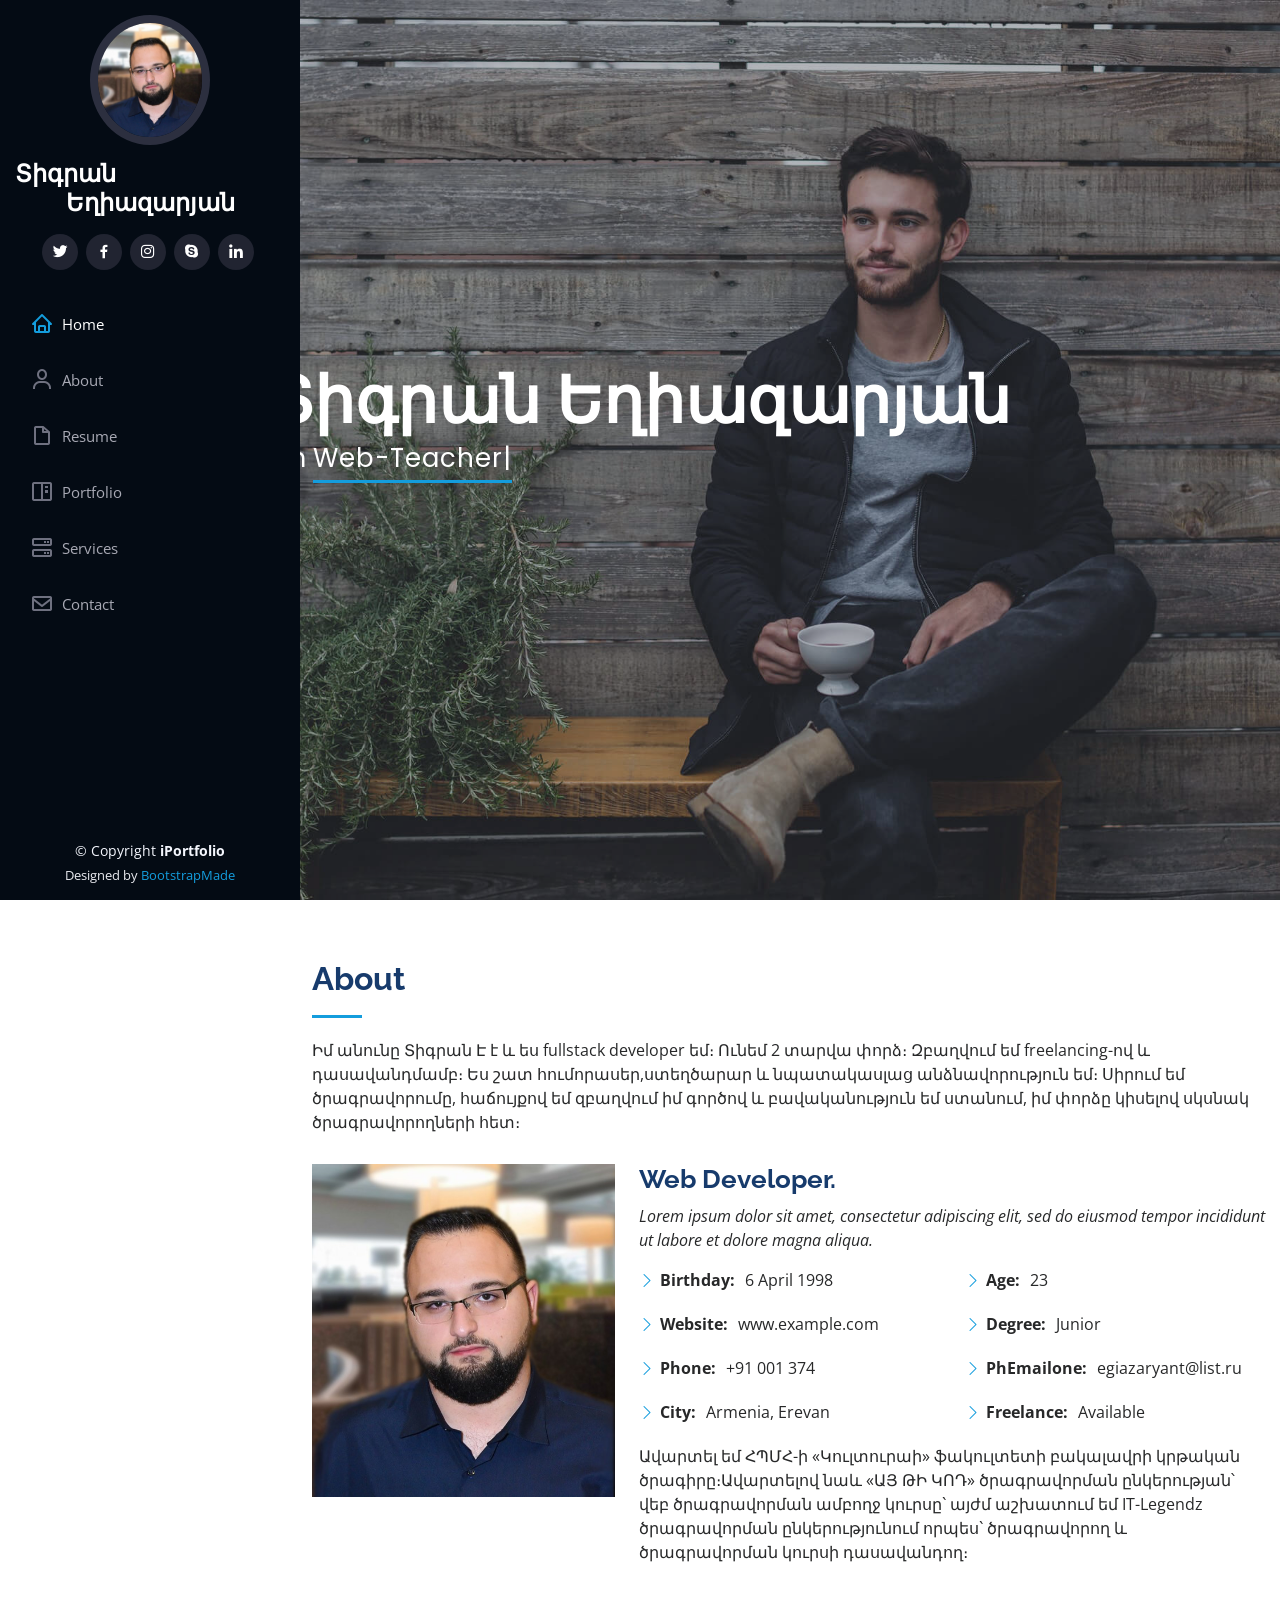
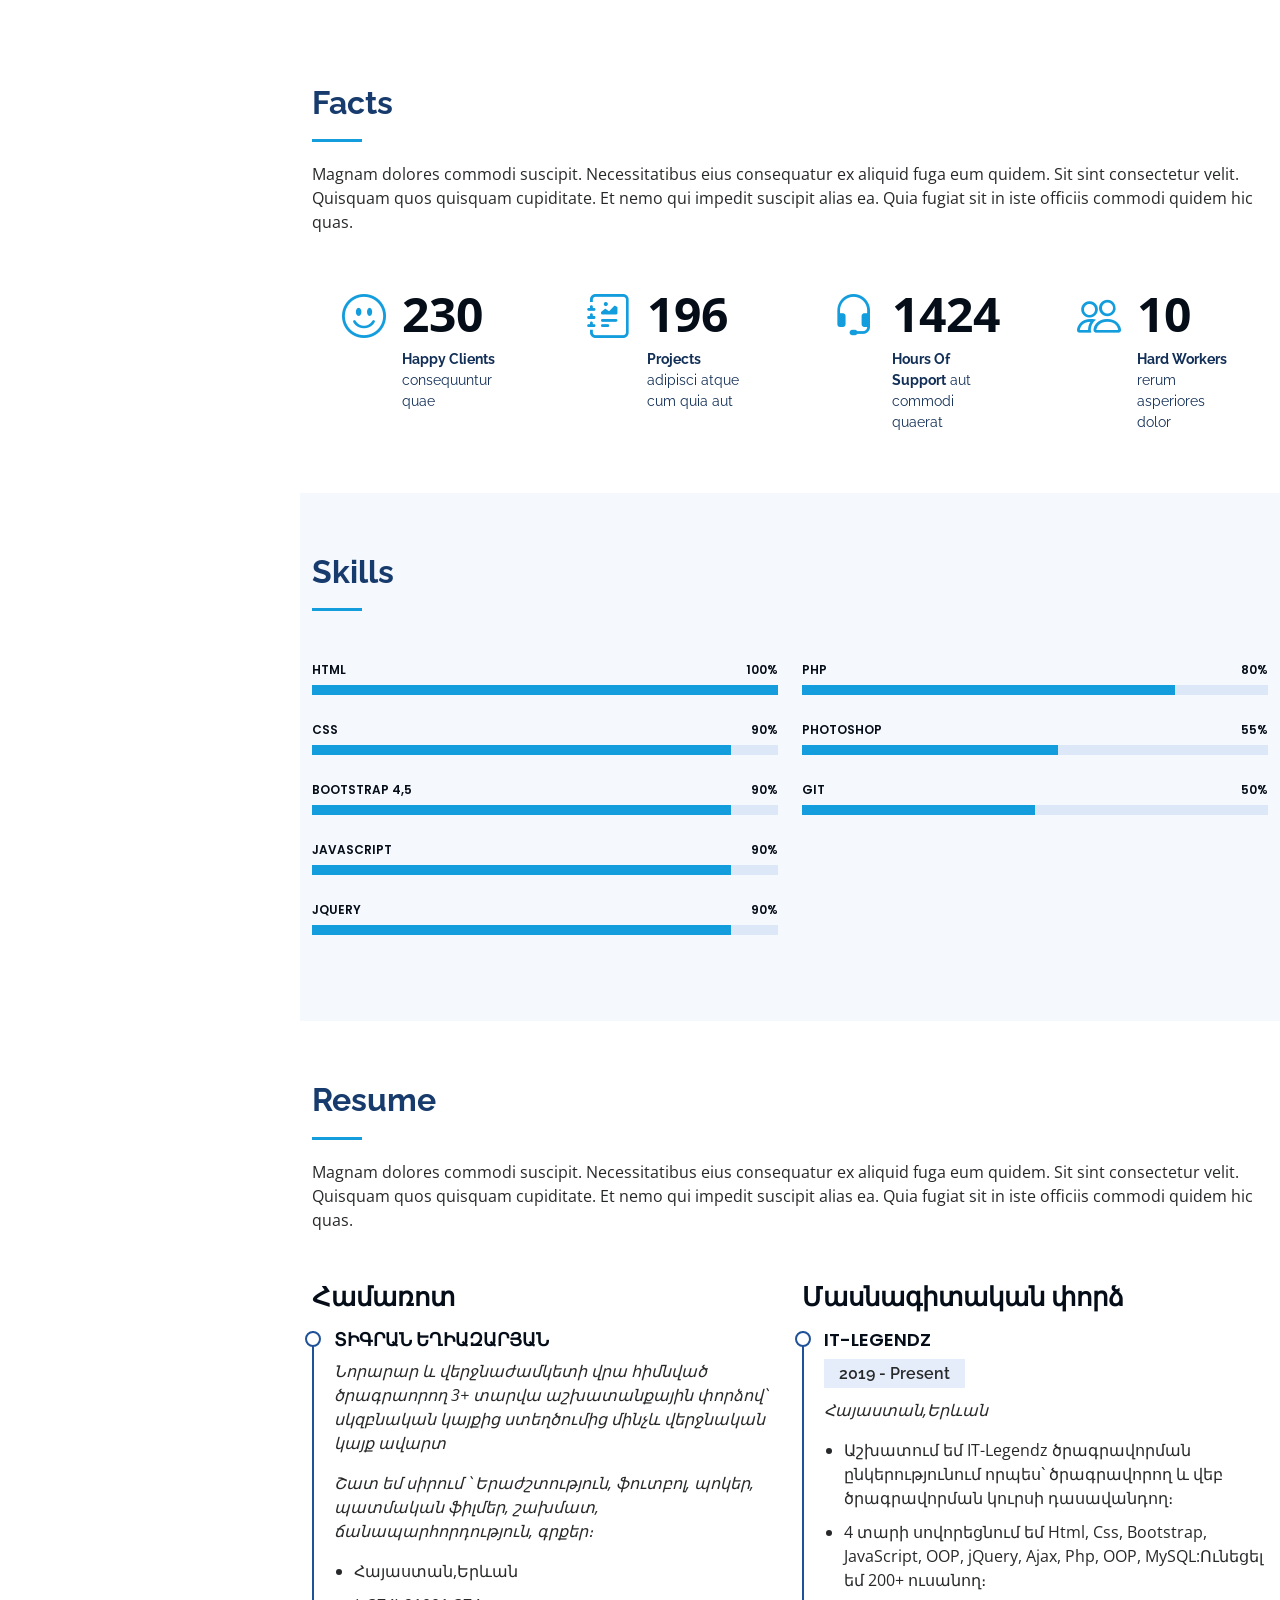
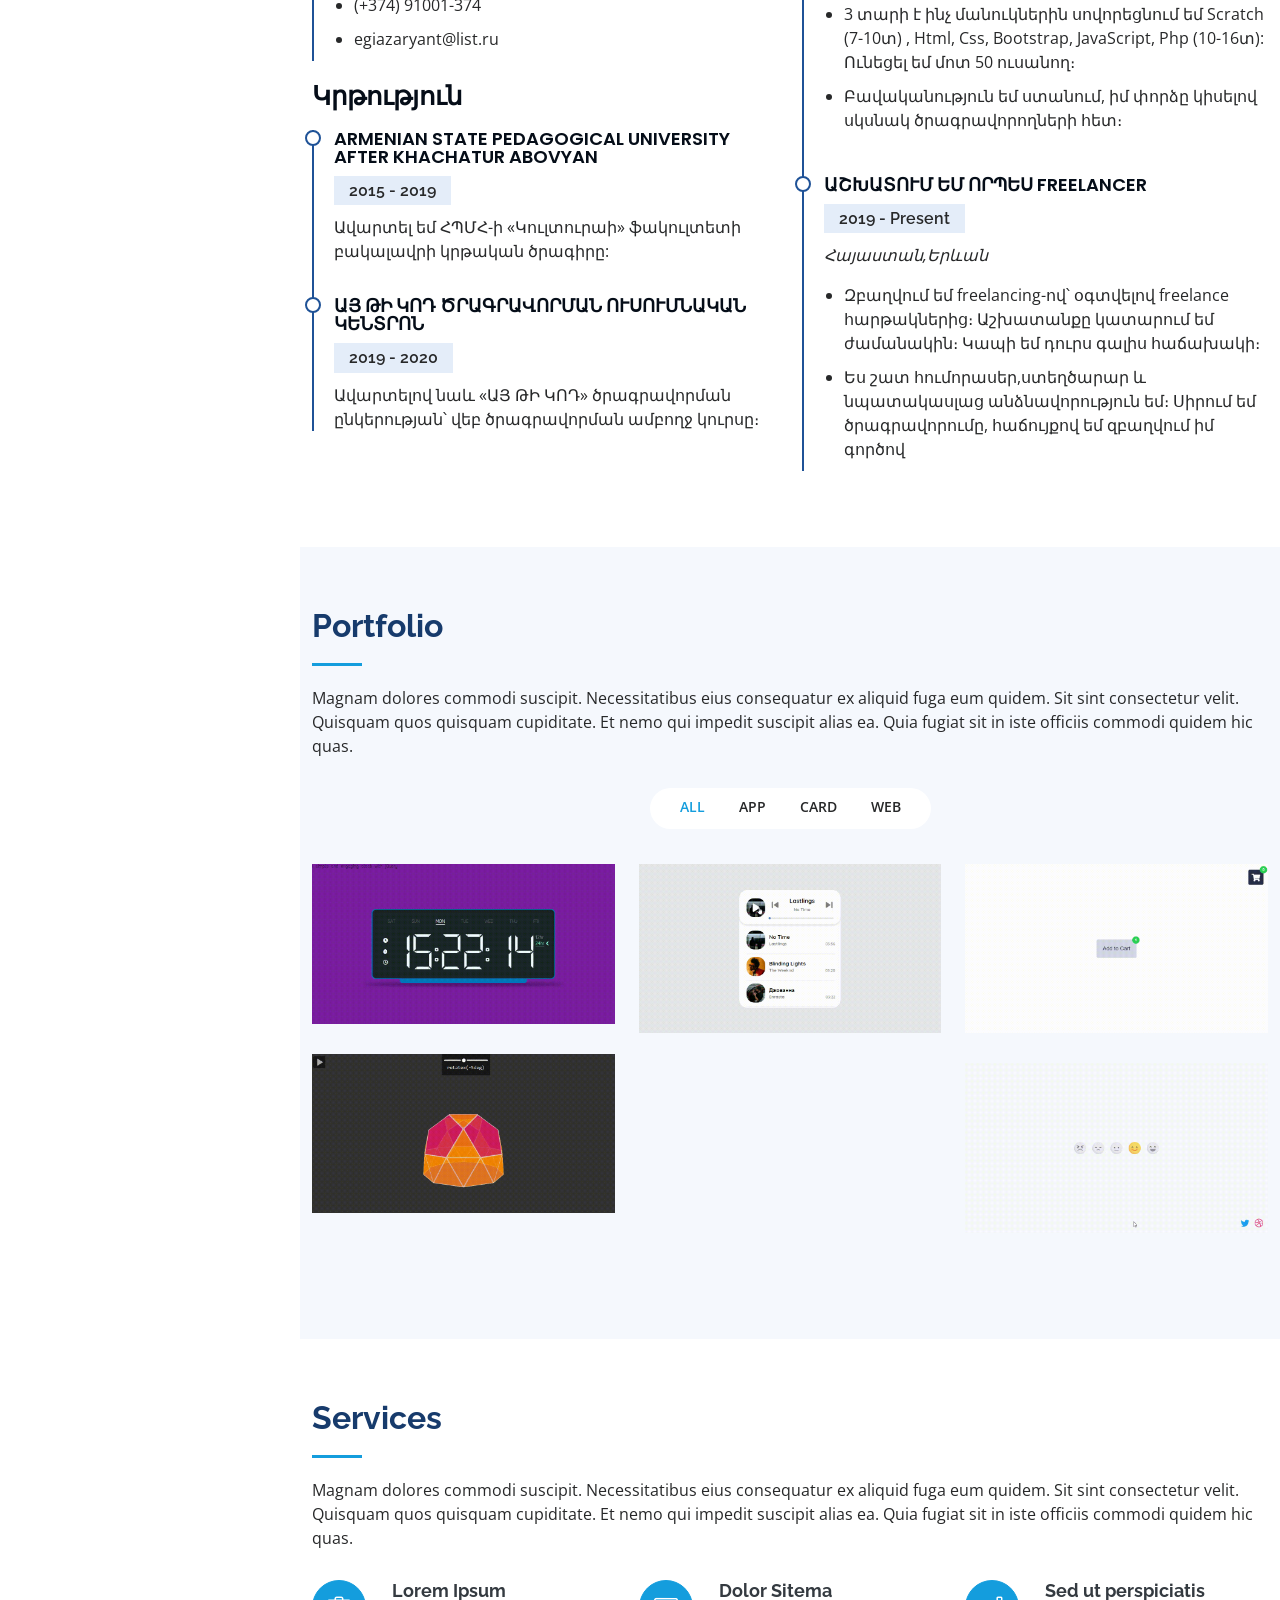
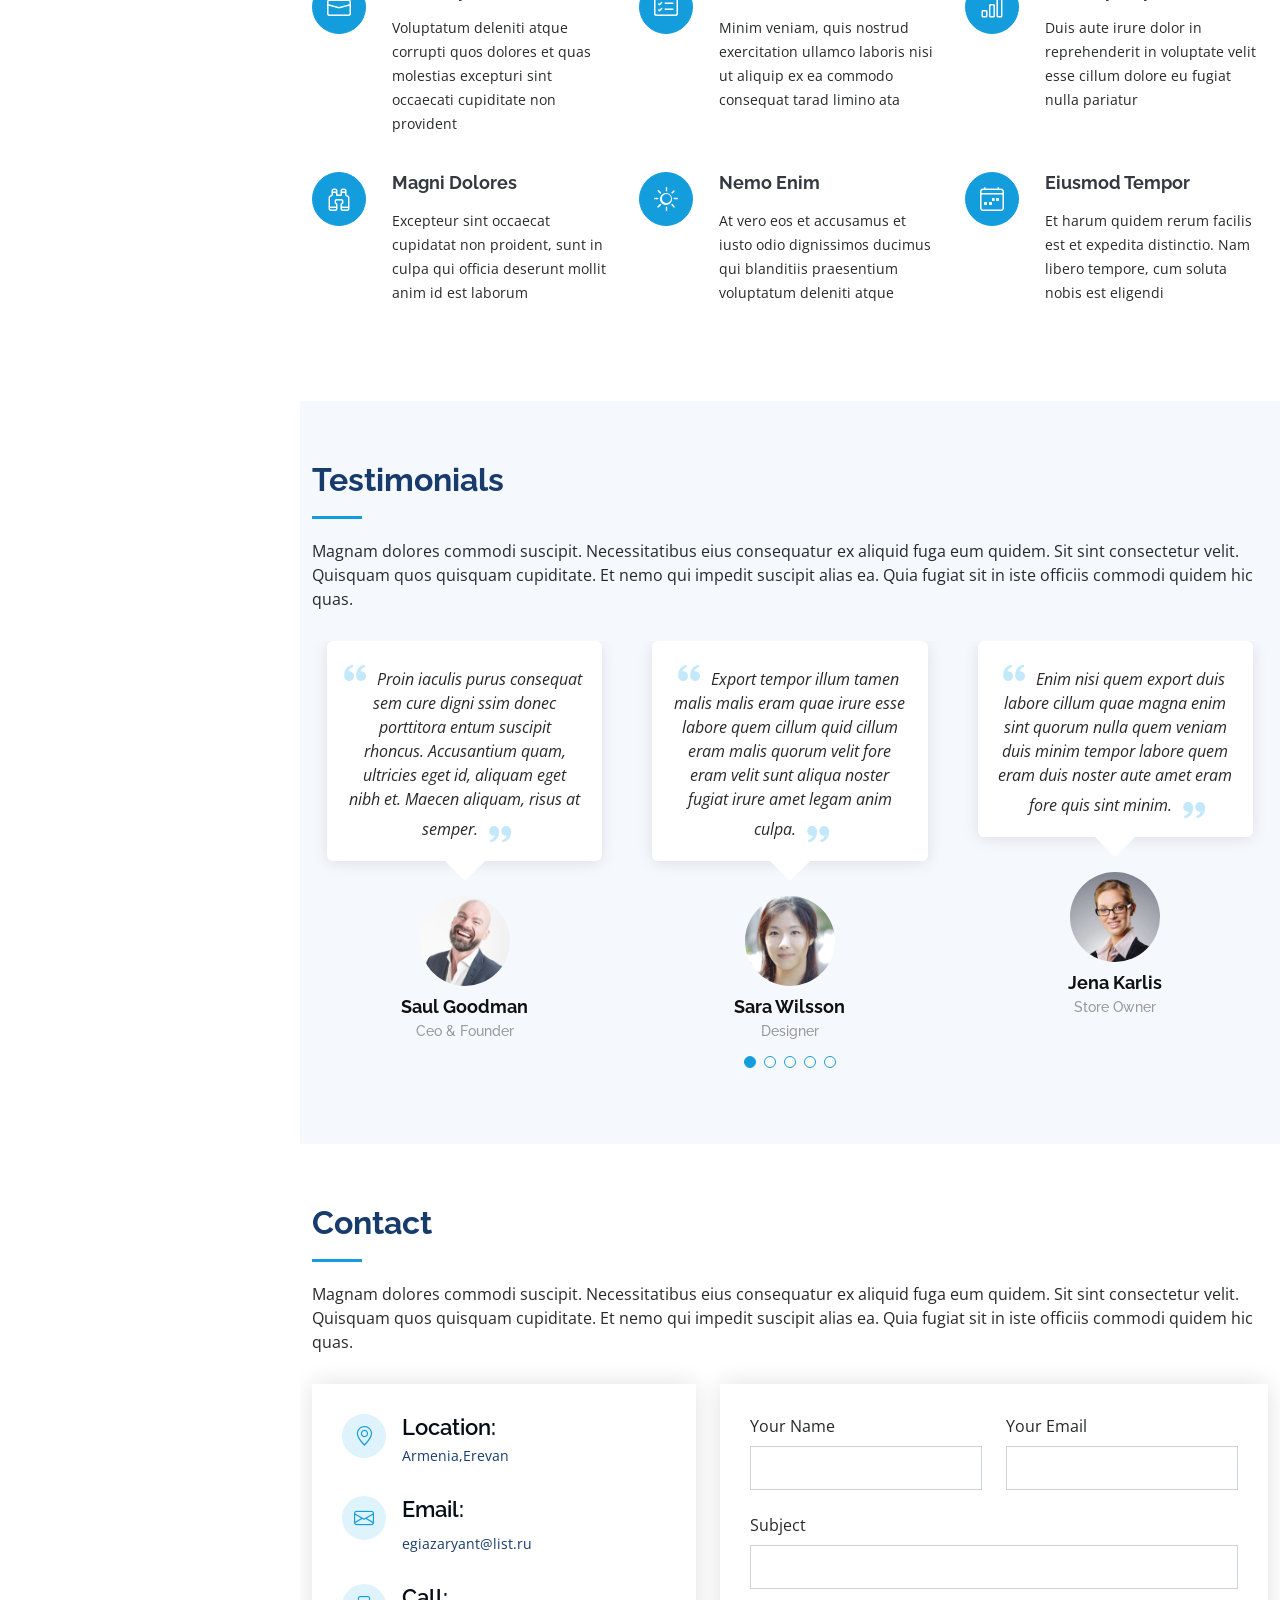
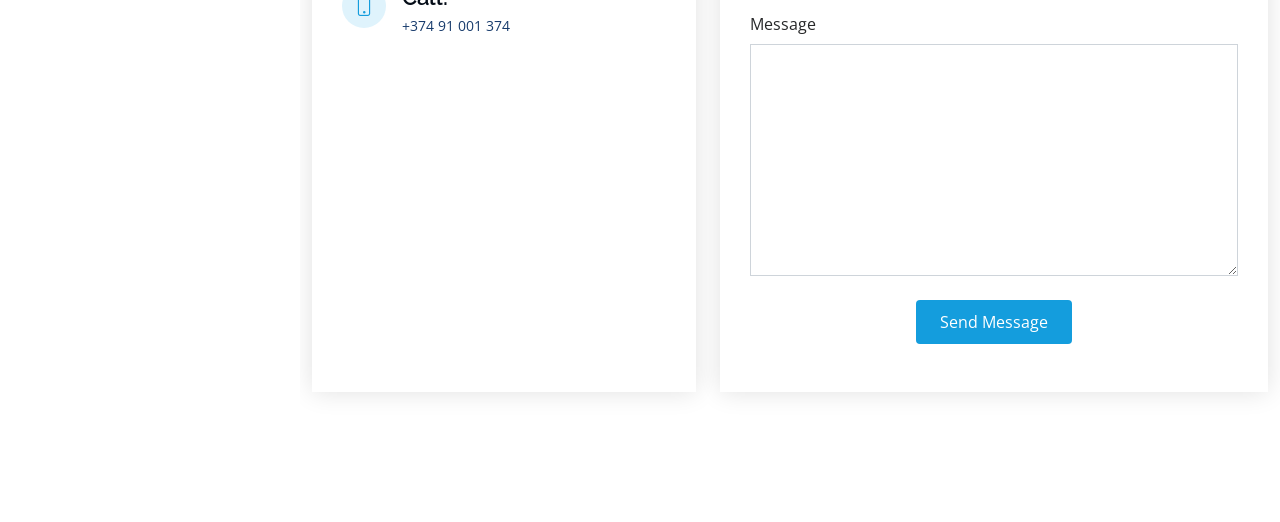
==== index.html @ 4b7f9ff1 "amenahin dzevy vor sarqel em mech kompov" ====
<!DOCTYPE html>
<html lang="en">

<head>
  <meta charset="utf-8">
  <meta content="width=device-width, initial-scale=1.0" name="viewport">

  <title>Տիգրան Եղիազարյան</title>
  <meta content="" name="description">
  <meta content="" name="keywords">

  <!-- Favicons -->
  <link href="assets/img/logo.png" rel="icon">
  <link href="assets/img/logo.png" rel="apple-touch-icon">

  <!-- Google Fonts -->
  <link href="https://fonts.googleapis.com/css?family=Open+Sans:300,300i,400,400i,600,600i,700,700i|Raleway:300,300i,400,400i,500,500i,600,600i,700,700i|Poppins:300,300i,400,400i,500,500i,600,600i,700,700i" rel="stylesheet">

  <!-- Vendor CSS Files -->
  <link href="assets/vendor/aos/aos.css" rel="stylesheet">
  <link href="assets/vendor/bootstrap/css/bootstrap.min.css" rel="stylesheet">
  <link rel="stylesheet" href="https://cdn.jsdelivr.net/npm/bootstrap-icons@1.7.1/font/bootstrap-icons.css">
  <link href="assets/vendor/boxicons/css/boxicons.min.css" rel="stylesheet">
  <link href="assets/vendor/glightbox/css/glightbox.min.css" rel="stylesheet">
  <link href="assets/vendor/swiper/swiper-bundle.min.css" rel="stylesheet">

  <!-- Template Main CSS File -->
  <link href="assets/css/style.css" rel="stylesheet">

  <!-- =======================================================
  * Template Name: iPortfolio - v3.6.0
  * Template URL: https://bootstrapmade.com/iportfolio-bootstrap-portfolio-websites-template/
  * Author: BootstrapMade.com
  * License: https://bootstrapmade.com/license/
  ======================================================== -->
</head>

<body>

  <!-- ======= Mobile nav toggle button ======= -->
  <i class="bi bi-list mobile-nav-toggle d-xl-none"></i>

  <!-- ======= Header ======= -->
  <header id="header">
    <div class="d-flex flex-column">

      <div class="profile">
        <img src="assets/img/profile-img.jpg" alt="" class="img-fluid rounded-circle">
        <h1 class="text-light"><a href="index.html">Տիգրան Եղիազարյան</a></h1>
        <div class="social-links mt-3 text-center">
          <a href="#" class="twitter"><i class="bx bxl-twitter"></i></a>
          <a href="#" class="facebook"><i class="bx bxl-facebook"></i></a>
          <a href="#" class="instagram"><i class="bx bxl-instagram"></i></a>
          <a href="#" class="google-plus"><i class="bx bxl-skype"></i></a>
          <a href="#" class="linkedin"><i class="bx bxl-linkedin"></i></a>
        </div>
      </div>

      <nav id="navbar" class="nav-menu navbar">
        <ul>
          <li><a href="#hero" class="nav-link scrollto active"><i class="bx bx-home"></i> <span>Home</span></a></li>
          <li><a href="#about" class="nav-link scrollto"><i class="bx bx-user"></i> <span>About</span></a></li>
          <li><a href="#resume" class="nav-link scrollto"><i class="bx bx-file-blank"></i> <span>Resume</span></a></li>
          <li><a href="#portfolio" class="nav-link scrollto"><i class="bx bx-book-content"></i> <span>Portfolio</span></a></li>
          <li><a href="#services" class="nav-link scrollto"><i class="bx bx-server"></i> <span>Services</span></a></li>
          <li><a href="#contact" class="nav-link scrollto"><i class="bx bx-envelope"></i> <span>Contact</span></a></li>
        </ul>
      </nav><!-- .nav-menu -->
    </div>
  </header><!-- End Header -->

  <!-- ======= Hero Section ======= -->
  <section id="hero" class="d-flex flex-column justify-content-center align-items-center">
    <div class="hero-container" data-aos="fade-in">
      <h1>Տիգրան Եղիազարյան</h1>
      <p>I'm <span class="typed" data-typed-items="Web-Teacher, Developer, Freelancer, Photographer"></span></p>
    </div>
  </section><!-- End Hero -->

  <main id="main">

    <!-- ======= About Section ======= -->
    <section id="about" class="about">
      <div class="container">

        <div class="section-title">
          <h2>About</h2>
          <p>
            Իմ անունը Տիգրան Է է և ես fullstack developer եմ։ Ունեմ 2 տարվա փորձ։ Զբաղվում եմ freelancing-ով և դասավանդմամբ։ Ես շատ հումորասեր,ստեղծարար և նպատակասլաց անձնավորություն եմ։ Սիրում եմ ծրագրավորումը, հաճույքով եմ զբաղվում իմ գործով և բավականություն եմ ստանում, իմ փորձը կիսելով սկսնակ ծրագրավորողների հետ։</p>
        </div>

        <div class="row">
          <div class="col-lg-4" data-aos="fade-right">
            <img src="assets/img/profile-img.jpg" class="img-fluid" alt="">
          </div>
          <div class="col-lg-8 pt-4 pt-lg-0 content" data-aos="fade-left">
            <h3>Web Developer.</h3>
            <p class="fst-italic">
              Lorem ipsum dolor sit amet, consectetur adipiscing elit, sed do eiusmod tempor incididunt ut labore et dolore
              magna aliqua.
            </p>
            <div class="row">
              <div class="col-lg-6">
                <ul>
                  <li><i class="bi bi-chevron-right"></i> <strong>Birthday:</strong> <span>6 April 1998</span></li>
                  <li><i class="bi bi-chevron-right"></i> <strong>Website:</strong> <span>www.example.com</span></li>
                  <li><i class="bi bi-chevron-right"></i> <strong>Phone:</strong> <span>+91 001 374</span></li>
                  <li><i class="bi bi-chevron-right"></i> <strong>City:</strong> <span>Armenia, Erevan</span></li>
                </ul>
              </div>
              <div class="col-lg-6">
                <ul>
                  <li><i class="bi bi-chevron-right"></i> <strong>Age:</strong> <span>23</span></li>
                  <li><i class="bi bi-chevron-right"></i> <strong>Degree:</strong> <span>Junior</span></li>
                  <li><i class="bi bi-chevron-right"></i> <strong>PhEmailone:</strong> <span>egiazaryant@list.ru</span></li>
                  <li><i class="bi bi-chevron-right"></i> <strong>Freelance:</strong> <span>Available</span></li>
                </ul>
              </div>
            </div>
            <p>
              Ավարտել եմ ՀՊՄՀ-ի &#171;Կուլտուրաի&#187; ֆակուլտետի բակալավրի կրթական ծրագիրը։Ավարտելով նաև &#171;ԱՅ ԹԻ ԿՈԴ&#187;
              ծրագրավորման ընկերության՝ վեբ ծրագրավորման ամբողջ կուրսը` այժմ աշխատում եմ IT-Legendz ծրագրավորման ընկերությունում որպես` ծրագրավորող
              և ծրագրավորման կուրսի դասավանդող։
            </p>
          </div>
        </div>

      </div>
    </section><!-- End About Section -->

    <!-- ======= Facts Section ======= -->
    <section id="facts" class="facts">
      <div class="container">

        <div class="section-title">
          <h2>Facts</h2>
          <p>Magnam dolores commodi suscipit. Necessitatibus eius consequatur ex aliquid fuga eum quidem. Sit sint consectetur velit. Quisquam quos quisquam cupiditate. Et nemo qui impedit suscipit alias ea. Quia fugiat sit in iste officiis commodi quidem hic quas.</p>
        </div>

        <div class="row no-gutters">

          <div class="col-lg-3 col-md-6 d-md-flex align-items-md-stretch" data-aos="fade-up">
            <div class="count-box">
              <i class="bi bi-emoji-smile"></i>
              <span data-purecounter-start="0" data-purecounter-end="230" data-purecounter-duration="1" class="purecounter"></span>
              <p><strong>Happy Clients</strong> consequuntur quae</p>
            </div>
          </div>

          <div class="col-lg-3 col-md-6 d-md-flex align-items-md-stretch" data-aos="fade-up" data-aos-delay="100">
            <div class="count-box">
              <i class="bi bi-journal-richtext"></i>
              <span data-purecounter-start="0" data-purecounter-end="200" data-purecounter-duration="1" class="purecounter"></span>
              <p><strong>Projects</strong> adipisci atque cum quia aut</p>
            </div>
          </div>

          <div class="col-lg-3 col-md-6 d-md-flex align-items-md-stretch" data-aos="fade-up" data-aos-delay="200">
            <div class="count-box">
              <i class="bi bi-headset"></i>
              <span data-purecounter-start="0" data-purecounter-end="1453" data-purecounter-duration="1" class="purecounter"></span>
              <p><strong>Hours Of Support</strong> aut commodi quaerat</p>
            </div>
          </div>

          <div class="col-lg-3 col-md-6 d-md-flex align-items-md-stretch" data-aos="fade-up" data-aos-delay="300">
            <div class="count-box">
              <i class="bi bi-people"></i>
              <span data-purecounter-start="0" data-purecounter-end="10" data-purecounter-duration="1" class="purecounter"></span>
              <p><strong>Hard Workers</strong> rerum asperiores dolor</p>
            </div>
          </div>

        </div>

      </div>
    </section><!-- End Facts Section -->

    <!-- ======= Skills Section ======= -->
    <section id="skills" class="skills section-bg">
      <div class="container">

        <div class="section-title">
          <h2>Skills</h2>
          <!-- <p>Magnam dolores commodi suscipit. Necessitatibus eius consequatur ex aliquid fuga eum quidem. Sit sint consectetur velit. Quisquam quos quisquam cupiditate. Et nemo qui impedit suscipit alias ea. Quia fugiat sit in iste officiis commodi quidem hic quas.</p> -->
        </div>

        <div class="row skills-content">

          <div class="col-lg-6" data-aos="fade-up">

            <div class="progress">
              <span class="skill">HTML <i class="val">100%</i></span>
              <div class="progress-bar-wrap">
                <div class="progress-bar" role="progressbar" aria-valuenow="100" aria-valuemin="0" aria-valuemax="100"></div>
              </div>
            </div>

            <div class="progress">
              <span class="skill">CSS <i class="val">90%</i></span>
              <div class="progress-bar-wrap">
                <div class="progress-bar" role="progressbar" aria-valuenow="90" aria-valuemin="0" aria-valuemax="100"></div>
              </div>
            </div>

            <div class="progress">
              <span class="skill">Bootstrap 4,5<i class="val">90%</i></span>
              <div class="progress-bar-wrap">
                <div class="progress-bar" role="progressbar" aria-valuenow="90" aria-valuemin="0" aria-valuemax="100"></div>
              </div>
            </div>

            <div class="progress">
              <span class="skill">JavaScript <i class="val">90%</i></span>
              <div class="progress-bar-wrap">
                <div class="progress-bar" role="progressbar" aria-valuenow="90" aria-valuemin="0" aria-valuemax="100"></div>
              </div>
            </div>

            <div class="progress">
              <span class="skill">JQuery<i class="val">90%</i></span>
              <div class="progress-bar-wrap">
                <div class="progress-bar" role="progressbar" aria-valuenow="90" aria-valuemin="0" aria-valuemax="100"></div>
              </div>
            </div>

          </div>

          <div class="col-lg-6" data-aos="fade-up" data-aos-delay="100">

            <div class="progress">
              <span class="skill">PHP <i class="val">80%</i></span>
              <div class="progress-bar-wrap">
                <div class="progress-bar" role="progressbar" aria-valuenow="80" aria-valuemin="0" aria-valuemax="100"></div>
              </div>
            </div>

            <!-- <div class="progress">
              <span class="skill">WordPress/CMS <i class="val">90%</i></span>
              <div class="progress-bar-wrap">
                <div class="progress-bar" role="progressbar" aria-valuenow="90" aria-valuemin="0" aria-valuemax="100"></div>
              </div>
            </div> -->

            <div class="progress">
              <span class="skill">Photoshop <i class="val">55%</i></span>
              <div class="progress-bar-wrap">
                <div class="progress-bar" role="progressbar" aria-valuenow="55" aria-valuemin="0" aria-valuemax="100"></div>
              </div>
            </div>

            <div class="progress">
              <span class="skill">GIT <i class="val">50%</i></span>
              <div class="progress-bar-wrap">
                <div class="progress-bar" role="progressbar" aria-valuenow="50" aria-valuemin="0" aria-valuemax="100"></div>
              </div>
            </div>

          </div>

        </div>

      </div>
    </section><!-- End Skills Section -->

    <!-- ======= Resume Section ======= -->
    <section id="resume" class="resume">
      <div class="container">

        <div class="section-title">
          <h2>Resume</h2>
          <p>Magnam dolores commodi suscipit. Necessitatibus eius consequatur ex aliquid fuga eum quidem. Sit sint consectetur velit. Quisquam quos quisquam cupiditate. Et nemo qui impedit suscipit alias ea. Quia fugiat sit in iste officiis commodi quidem hic quas.</p>
        </div>

        <div class="row">
          <div class="col-lg-6" data-aos="fade-up">
            <h3 class="resume-title">Համառոտ</h3>
            <div class="resume-item pb-0">
              <h4>Տիգրան Եղիազարյան</h4>
              <p><em>Նորարար և վերջնաժամկետի վրա հիմնված ծրագրաորող 3+ տարվա աշխատանքային փորձով՝ սկզբնական կայքից ստեղծումից մինչև վերջնական կայք ավարտ</em></p>
              <p><em>Շատ եմ սիրում ՝ Երաժշտություն, ֆուտբոլ, պոկեր, պատմական ֆիլմեր, շախմատ, ճանապարհորդություն, գրքեր։</em></p>
              
              <ul>
                <li>Հայաստան,Երևան</li>
                <li>(+374) 91001-374</li>
                <li>egiazaryant@list.ru</li>
              </ul>
            </div>

            <h3 class="resume-title">Կրթություն</h3>
            <div class="resume-item">
              <h4>ARMENIAN STATE PEDAGOGICAL UNIVERSITY AFTER KHACHATUR ABOVYAN</h4>
              <h5>2015 - 2019</h5>
              <p>Ավարտել եմ ՀՊՄՀ-ի &laquo;Կուլտուրաի&raquo; ֆակուլտետի բակալավրի կրթական ծրագիրը:</p>
            </div>
            <div class="resume-item">
              <h4>ԱՅ ԹԻ ԿՈԴ Ծրագրավորման ուսումնական կենտրոն</h4>
              <h5>2019 - 2020</h5>
              <p>Ավարտելով նաև &laquo;ԱՅ ԹԻ ԿՈԴ&raquo; ծրագրավորման ընկերության՝ վեբ ծրագրավորման ամբողջ կուրսը։</p>
            </div>
          </div>
          <div class="col-lg-6" data-aos="fade-up" data-aos-delay="100">
            <h3 class="resume-title">Մասնագիտական փորձ</h3>
            <div class="resume-item">
              <h4>IT-Legendz</h4>
              <h5>2019 - Present</h5>
              <p><em>Հայաստան,Երևան</em></p>
              <ul>
                <li>Աշխատում եմ IT-Legendz ծրագրավորման ընկերությունում որպես` ծրագրավորող և վեբ ծրագրավորման կուրսի դասավանդող։</li>
                <li>4 տարի սովորեցնում եմ Html, Css, Bootstrap, JavaScript, OOP, jQuery, Ajax, Php, OOP, MySQL:Ունեցել եմ 200+ ուսանող։ </li>
                <li>3 տարի է ինչ մանուկներին սովորեցնում եմ Scratch (7-10տ) , Html, Css, Bootstrap, JavaScript, Php (10-16տ): Ունեցել եմ մոտ 50 ուսանող։</li>
                <li>Բավականություն եմ ստանում, իմ փորձը կիսելով սկսնակ ծրագրավորողների հետ։</li>
              </ul>
            </div>
            <div class="resume-item">
              <h4>Աշխատում եմ որպես Freelancer</h4>
              <h5>2019 - Present</h5>
              <p><em>Հայաստան,Երևան</em></p>
              <ul>
                <li>Զբաղվում եմ freelancing-ով՝ օգտվելով freelance հարթակներից։ Աշխատանքը կատարում եմ ժամանակին։ Կապի եմ դուրս գալիս հաճախակի։</li>
                <li>Ես շատ հումորասեր,ստեղծարար և նպատակասլաց անձնավորություն եմ։ Սիրում եմ ծրագրավորումը, հաճույքով եմ զբաղվում իմ գործով</li>
              </ul>
            </div>
          </div>
        </div>

      </div>
    </section><!-- End Resume Section -->

    <!-- ======= Portfolio Section ======= -->
    <section id="portfolio" class="portfolio section-bg">
      <div class="container">

        <div class="section-title">
          <h2>Portfolio</h2>
          <p>Magnam dolores commodi suscipit. Necessitatibus eius consequatur ex aliquid fuga eum quidem. Sit sint consectetur velit. Quisquam quos quisquam cupiditate. Et nemo qui impedit suscipit alias ea. Quia fugiat sit in iste officiis commodi quidem hic quas.</p>
        </div>

        <div class="row" data-aos="fade-up">
          <div class="col-lg-12 d-flex justify-content-center">
            <ul id="portfolio-flters">
              <li data-filter="*" class="filter-active">All</li>
              <li data-filter=".filter-app">App</li>
              <li data-filter=".filter-card">Card</li>
              <li data-filter=".filter-web">Web</li>
            </ul>
          </div>
        </div>

        <div class="row portfolio-container" data-aos="fade-up" data-aos-delay="100">

          <div class="col-lg-4 col-md-6 portfolio-item filter-app">
            <div class="portfolio-wrap">
              <img src="assets/img/portfolio/video.gif" class="img-fluid" alt="">
              <div class="portfolio-links">
                <a href="assets/img/portfolio/portfolio-1.jpg" data-gallery="portfolioGallery" class="portfolio-lightbox" title="App 1"><i class="bx bx-plus"></i></a>
                <a href="portfolio-details.html" title="More Details"><i class="bx bx-link"></i></a>
              </div>
            </div>
          </div>

          <div class="col-lg-4 col-md-6 portfolio-item filter-web">
            <div class="portfolio-wrap">
              <img src="assets/img/portfolio/pleyer.gif" class="img-fluid" alt="">
              <div class="portfolio-links">
                <a href="assets/img/portfolio/portfolio-2.jpg" data-gallery="portfolioGallery" class="portfolio-lightbox" title="Web 3"><i class="bx bx-plus"></i></a>
                <a href="portfolio-details.html" title="More Details"><i class="bx bx-link"></i></a>
              </div>
            </div>
          </div>

          <div class="col-lg-4 col-md-6 portfolio-item filter-app">
            <div class="portfolio-wrap">
              <img src="assets/img/portfolio/add card.gif" class="img-fluid" alt="">
              <div class="portfolio-links">
                <a href="assets/img/portfolio/portfolio-3.jpg" data-gallery="portfolioGallery" class="portfolio-lightbox" title="App 2"><i class="bx bx-plus"></i></a>
                <a href="portfolio-details.html" title="More Details"><i class="bx bx-link"></i></a>
              </div>
            </div>
          </div>

          <div class="col-lg-4 col-md-6 portfolio-item filter-card">
            <div class="portfolio-wrap">
              <img src="assets/img/portfolio/shape .gif" class="img-fluid" alt="">
              <div class="portfolio-links">
                <a href="assets/img/portfolio/portfolio-4.jpg" data-gallery="portfolioGallery" class="portfolio-lightbox" title="Card 2"><i class="bx bx-plus"></i></a>
                <a href="portfolio-details.html" title="More Details"><i class="bx bx-link"></i></a>
              </div>
            </div>
          </div>

          <div class="col-lg-4 col-md-6 portfolio-item filter-web">
            <div class="portfolio-wrap">
              <img src="assets/img/portfolio/cursor.gif" class="img-fluid" alt="">
              <div class="portfolio-links">
                <a href="assets/img/portfolio/portfolio-5.jpg" data-gallery="portfolioGallery" class="portfolio-lightbox" title="Web 2"><i class="bx bx-plus"></i></a>
                <a href="portfolio-details.html" title="More Details"><i class="bx bx-link"></i></a>
              </div>
            </div>
          </div>

          <div class="col-lg-4 col-md-6 portfolio-item filter-app">
            <div class="portfolio-wrap">
              <img src="assets/img/portfolio/reaction .gif" class="img-fluid" alt="">
              <div class="portfolio-links">
                <a href="assets/img/portfolio/portfolio-6.jpg" data-gallery="portfolioGallery" class="portfolio-lightbox" title="App 3"><i class="bx bx-plus"></i></a>
                <a href="portfolio-details.html" title="More Details"><i class="bx bx-link"></i></a>
              </div>
            </div>
          </div>

          <div class="col-lg-4 col-md-6 portfolio-item filter-card">
            <div class="portfolio-wrap">
              <img src="assets/img/portfolio/portfolio-7.jpg" class="img-fluid" alt="">
              <div class="portfolio-links">
                <a href="assets/img/portfolio/portfolio-7.jpg" data-gallery="portfolioGallery" class="portfolio-lightbox" title="Card 1"><i class="bx bx-plus"></i></a>
                <a href="portfolio-details.html" title="More Details"><i class="bx bx-link"></i></a>
              </div>
            </div>
          </div>

          <div class="col-lg-4 col-md-6 portfolio-item filter-card">
            <div class="portfolio-wrap">
              <img src="assets/img/portfolio/portfolio-8.jpg" class="img-fluid" alt="">
              <div class="portfolio-links">
                <a href="assets/img/portfolio/portfolio-8.jpg" data-gallery="portfolioGallery" class="portfolio-lightbox" title="Card 3"><i class="bx bx-plus"></i></a>
                <a href="portfolio-details.html" title="More Details"><i class="bx bx-link"></i></a>
              </div>
            </div>
          </div>

          <div class="col-lg-4 col-md-6 portfolio-item filter-web">
            <div class="portfolio-wrap">
              <img src="assets/img/portfolio/portfolio-9.jpg" class="img-fluid" alt="">
              <div class="portfolio-links">
                <a href="assets/img/portfolio/portfolio-9.jpg" data-gallery="portfolioGallery" class="portfolio-lightbox" title="Web 3"><i class="bx bx-plus"></i></a>
                <a href="portfolio-details.html" title="More Details"><i class="bx bx-link"></i></a>
              </div>
            </div>
          </div>

        </div>

      </div>
    </section><!-- End Portfolio Section -->

    <!-- ======= Services Section ======= -->
    <section id="services" class="services">
      <div class="container">

        <div class="section-title">
          <h2>Services</h2>
          <p>Magnam dolores commodi suscipit. Necessitatibus eius consequatur ex aliquid fuga eum quidem. Sit sint consectetur velit. Quisquam quos quisquam cupiditate. Et nemo qui impedit suscipit alias ea. Quia fugiat sit in iste officiis commodi quidem hic quas.</p>
        </div>

        <div class="row">
          <div class="col-lg-4 col-md-6 icon-box" data-aos="fade-up">
            <div class="icon"><i class="bi bi-briefcase"></i></div>
            <h4 class="title"><a href="">Lorem Ipsum</a></h4>
            <p class="description">Voluptatum deleniti atque corrupti quos dolores et quas molestias excepturi sint occaecati cupiditate non provident</p>
          </div>
          <div class="col-lg-4 col-md-6 icon-box" data-aos="fade-up" data-aos-delay="100">
            <div class="icon"><i class="bi bi-card-checklist"></i></div>
            <h4 class="title"><a href="">Dolor Sitema</a></h4>
            <p class="description">Minim veniam, quis nostrud exercitation ullamco laboris nisi ut aliquip ex ea commodo consequat tarad limino ata</p>
          </div>
          <div class="col-lg-4 col-md-6 icon-box" data-aos="fade-up" data-aos-delay="200">
            <div class="icon"><i class="bi bi-bar-chart"></i></div>
            <h4 class="title"><a href="">Sed ut perspiciatis</a></h4>
            <p class="description">Duis aute irure dolor in reprehenderit in voluptate velit esse cillum dolore eu fugiat nulla pariatur</p>
          </div>
          <div class="col-lg-4 col-md-6 icon-box" data-aos="fade-up" data-aos-delay="300">
            <div class="icon"><i class="bi bi-binoculars"></i></div>
            <h4 class="title"><a href="">Magni Dolores</a></h4>
            <p class="description">Excepteur sint occaecat cupidatat non proident, sunt in culpa qui officia deserunt mollit anim id est laborum</p>
          </div>
          <div class="col-lg-4 col-md-6 icon-box" data-aos="fade-up" data-aos-delay="400">
            <div class="icon"><i class="bi bi-brightness-high"></i></div>
            <h4 class="title"><a href="">Nemo Enim</a></h4>
            <p class="description">At vero eos et accusamus et iusto odio dignissimos ducimus qui blanditiis praesentium voluptatum deleniti atque</p>
          </div>
          <div class="col-lg-4 col-md-6 icon-box" data-aos="fade-up" data-aos-delay="500">
            <div class="icon"><i class="bi bi-calendar4-week"></i></div>
            <h4 class="title"><a href="">Eiusmod Tempor</a></h4>
            <p class="description">Et harum quidem rerum facilis est et expedita distinctio. Nam libero tempore, cum soluta nobis est eligendi</p>
          </div>
        </div>

      </div>
    </section><!-- End Services Section -->

    <!-- ======= Testimonials Section ======= -->
    <section id="testimonials" class="testimonials section-bg">
      <div class="container">

        <div class="section-title">
          <h2>Testimonials</h2>
          <p>Magnam dolores commodi suscipit. Necessitatibus eius consequatur ex aliquid fuga eum quidem. Sit sint consectetur velit. Quisquam quos quisquam cupiditate. Et nemo qui impedit suscipit alias ea. Quia fugiat sit in iste officiis commodi quidem hic quas.</p>
        </div>

        <div class="testimonials-slider swiper" data-aos="fade-up" data-aos-delay="100">
          <div class="swiper-wrapper">

            <div class="swiper-slide">
              <div class="testimonial-item" data-aos="fade-up">
                <p>
                  <i class="bx bxs-quote-alt-left quote-icon-left"></i>
                  Proin iaculis purus consequat sem cure digni ssim donec porttitora entum suscipit rhoncus. Accusantium quam, ultricies eget id, aliquam eget nibh et. Maecen aliquam, risus at semper.
                  <i class="bx bxs-quote-alt-right quote-icon-right"></i>
                </p>
                <img src="assets/img/testimonials/testimonials-1.jpg" class="testimonial-img" alt="">
                <h3>Saul Goodman</h3>
                <h4>Ceo &amp; Founder</h4>
              </div>
            </div><!-- End testimonial item -->

            <div class="swiper-slide">
              <div class="testimonial-item" data-aos="fade-up" data-aos-delay="100">
                <p>
                  <i class="bx bxs-quote-alt-left quote-icon-left"></i>
                  Export tempor illum tamen malis malis eram quae irure esse labore quem cillum quid cillum eram malis quorum velit fore eram velit sunt aliqua noster fugiat irure amet legam anim culpa.
                  <i class="bx bxs-quote-alt-right quote-icon-right"></i>
                </p>
                <img src="assets/img/testimonials/testimonials-2.jpg" class="testimonial-img" alt="">
                <h3>Sara Wilsson</h3>
                <h4>Designer</h4>
              </div>
            </div><!-- End testimonial item -->

            <div class="swiper-slide">
              <div class="testimonial-item" data-aos="fade-up" data-aos-delay="200">
                <p>
                  <i class="bx bxs-quote-alt-left quote-icon-left"></i>
                  Enim nisi quem export duis labore cillum quae magna enim sint quorum nulla quem veniam duis minim tempor labore quem eram duis noster aute amet eram fore quis sint minim.
                  <i class="bx bxs-quote-alt-right quote-icon-right"></i>
                </p>
                <img src="assets/img/testimonials/testimonials-3.jpg" class="testimonial-img" alt="">
                <h3>Jena Karlis</h3>
                <h4>Store Owner</h4>
              </div>
            </div><!-- End testimonial item -->

            <div class="swiper-slide">
              <div class="testimonial-item" data-aos="fade-up" data-aos-delay="300">
                <p>
                  <i class="bx bxs-quote-alt-left quote-icon-left"></i>
                  Fugiat enim eram quae cillum dolore dolor amet nulla culpa multos export minim fugiat minim velit minim dolor enim duis veniam ipsum anim magna sunt elit fore quem dolore labore illum veniam.
                  <i class="bx bxs-quote-alt-right quote-icon-right"></i>
                </p>
                <img src="assets/img/testimonials/testimonials-4.jpg" class="testimonial-img" alt="">
                <h3>Matt Brandon</h3>
                <h4>Freelancer</h4>
              </div>
            </div><!-- End testimonial item -->

            <div class="swiper-slide">
              <div class="testimonial-item" data-aos="fade-up" data-aos-delay="400">
                <p>
                  <i class="bx bxs-quote-alt-left quote-icon-left"></i>
                  Quis quorum aliqua sint quem legam fore sunt eram irure aliqua veniam tempor noster veniam enim culpa labore duis sunt culpa nulla illum cillum fugiat legam esse veniam culpa fore nisi cillum quid.
                  <i class="bx bxs-quote-alt-right quote-icon-right"></i>
                </p>
                <img src="assets/img/testimonials/testimonials-5.jpg" class="testimonial-img" alt="">
                <h3>John Larson</h3>
                <h4>Entrepreneur</h4>
              </div>
            </div><!-- End testimonial item -->

          </div>
          <div class="swiper-pagination"></div>
        </div>

      </div>
    </section><!-- End Testimonials Section -->

    <!-- ======= Contact Section ======= -->
    <section id="contact" class="contact">
      <div class="container">

        <div class="section-title">
          <h2>Contact</h2>
          <p>Magnam dolores commodi suscipit. Necessitatibus eius consequatur ex aliquid fuga eum quidem. Sit sint consectetur velit. Quisquam quos quisquam cupiditate. Et nemo qui impedit suscipit alias ea. Quia fugiat sit in iste officiis commodi quidem hic quas.</p>
        </div>

        <div class="row" data-aos="fade-in">

          <div class="col-lg-5 d-flex align-items-stretch">
            <div class="info">
              <div class="address">
                <i class="bi bi-geo-alt"></i>
                <h4>Location:</h4>
                <p>Armenia,Erevan</p>
              </div>

              <div class="email">
                <i class="bi bi-envelope"></i>
                <h4>Email:</h4>
                <p>egiazaryant@list.ru</p>
              </div>

              <div class="phone">
                <i class="bi bi-phone"></i>
                <h4>Call:</h4>
                <p>+374 91 001 374</p>
              </div>

              <iframe src="https://www.google.com/maps/embed?pb=!1m14!1m8!1m3!1d12097.433213460943!2d-74.0062269!3d40.7101282!3m2!1i1024!2i768!4f13.1!3m3!1m2!1s0x0%3A0xb89d1fe6bc499443!2sDowntown+Conference+Center!5e0!3m2!1smk!2sbg!4v1539943755621" frameborder="0" style="border:0; width: 100%; height: 290px;" allowfullscreen></iframe>
            </div>

          </div>

          <div class="col-lg-7 mt-5 mt-lg-0 d-flex align-items-stretch">
            <form action="forms/contact.php" method="post" role="form" class="php-email-form">
              <div class="row">
                <div class="form-group col-md-6">
                  <label for="name">Your Name</label>
                  <input type="text" name="name" class="form-control" id="name" required>
                </div>
                <div class="form-group col-md-6">
                  <label for="name">Your Email</label>
                  <input type="email" class="form-control" name="email" id="email" required>
                </div>
              </div>
              <div class="form-group">
                <label for="name">Subject</label>
                <input type="text" class="form-control" name="subject" id="subject" required>
              </div>
              <div class="form-group">
                <label for="name">Message</label>
                <textarea class="form-control" name="message" rows="10" required></textarea>
              </div>
              <div class="my-3">
                <div class="loading">Loading</div>
                <div class="error-message"></div>
                <div class="sent-message">Your message has been sent. Thank you!</div>
              </div>
              <div class="text-center"><button type="submit">Send Message</button></div>
            </form>
          </div>

        </div>

      </div>
    </section><!-- End Contact Section -->

  </main><!-- End #main -->

  <!-- ======= Footer ======= -->
  <footer id="footer">
    <div class="container">
      <div class="copyright">
        &copy; Copyright <strong><span>iPortfolio</span></strong>
      </div>
      <div class="credits">
        <!-- All the links in the footer should remain intact. -->
        <!-- You can delete the links only if you purchased the pro version. -->
        <!-- Licensing information: https://bootstrapmade.com/license/ -->
        <!-- Purchase the pro version with working PHP/AJAX contact form: https://bootstrapmade.com/iportfolio-bootstrap-portfolio-websites-template/ -->
        Designed by <a href="https://bootstrapmade.com/">BootstrapMade</a>
      </div>
    </div>
  </footer><!-- End  Footer -->

  <a href="#" class="back-to-top d-flex align-items-center justify-content-center"><i class="bi bi-arrow-up-short"></i></a>

  <!-- Vendor JS Files -->
  <script src="assets/vendor/aos/aos.js"></script>
  <script src="assets/vendor/bootstrap/js/bootstrap.bundle.min.js"></script>
  <script src="assets/vendor/glightbox/js/glightbox.min.js"></script>
  <script src="assets/vendor/isotope-layout/isotope.pkgd.min.js"></script>
  <script src="assets/vendor/php-email-form/validate.js"></script>
  <script src="assets/vendor/purecounter/purecounter.js"></script>
  <script src="assets/vendor/swiper/swiper-bundle.min.js"></script>
  <script src="assets/vendor/typed.js/typed.min.js"></script>
  <script src="assets/vendor/waypoints/noframework.waypoints.js"></script>

  <!-- Template Main JS File -->
  <script src="assets/js/main.js"></script>

</body>

</html>
---- assets/css/style.css ----
/**
* Template Name: iPortfolio - v3.6.0
* Template URL: https://bootstrapmade.com/iportfolio-bootstrap-portfolio-websites-template/
* Author: BootstrapMade.com
* License: https://bootstrapmade.com/license/
*/

/*--------------------------------------------------------------
# General
--------------------------------------------------------------*/
body {
  font-family: "Open Sans", sans-serif;
  color: #272829;
}

a {
  color: #149ddd;
  text-decoration: none;
}

a:hover {
  color: #37b3ed;
  text-decoration: none;
}

h1, h2, h3, h4, h5, h6 {
  font-family: "Raleway", sans-serif;
}

/*--------------------------------------------------------------
# Back to top button
--------------------------------------------------------------*/
.back-to-top {
  position: fixed;
  visibility: hidden;
  opacity: 0;
  right: 15px;
  bottom: 15px;
  z-index: 996;
  background: #149ddd;
  width: 40px;
  height: 40px;
  border-radius: 50px;
  transition: all 0.4s;
}
.back-to-top i {
  font-size: 28px;
  color: #fff;
  line-height: 0;
}
.back-to-top:hover {
  background: #2eafec;
  color: #fff;
}
.back-to-top.active {
  visibility: visible;
  opacity: 1;
}

/*--------------------------------------------------------------
# Header
--------------------------------------------------------------*/
#header {
  position: fixed;
  top: 0;
  left: 0;
  bottom: 0;
  width: 300px;
  transition: all ease-in-out 0.5s;
  z-index: 9997;
  transition: all 0.5s;
  padding: 0 15px;
  background: #040b14;
  overflow-y: auto;
}
#header .profile img {
  margin: 15px auto;
  display: block;
  width: 120px;
  border: 8px solid #2c2f3f;
}
#header .profile h1 {
  font-size: 24px;
  margin: 0;
  padding: 0;
  font-weight: 600;
  -moz-text-align-last: center;
  text-align-last: center;
  font-family: "Poppins", sans-serif;
}
#header .profile h1 a, #header .profile h1 a:hover {
  color: #fff;
  text-decoration: none;
}
#header .profile .social-links a {
  font-size: 18px;
  display: inline-block;
  background: #212431;
  color: #fff;
  line-height: 1;
  padding: 8px 0;
  margin-right: 4px;
  border-radius: 50%;
  text-align: center;
  width: 36px;
  height: 36px;
  transition: 0.3s;
}
#header .profile .social-links a:hover {
  background: #149ddd;
  color: #fff;
  text-decoration: none;
}

#main {
  margin-left: 300px;
}

@media (max-width: 1199px) {
  #header {
    left: -300px;
  }

  #main {
    margin-left: 0;
  }
}
/*--------------------------------------------------------------
# Navigation Menu
--------------------------------------------------------------*/
/* Desktop Navigation */
.nav-menu {
  padding: 30px 0 0 0;
}
.nav-menu * {
  margin: 0;
  padding: 0;
  list-style: none;
}
.nav-menu > ul > li {
  position: relative;
  white-space: nowrap;
}
.nav-menu a, .nav-menu a:focus {
  display: flex;
  align-items: center;
  color: #a8a9b4;
  padding: 12px 15px;
  margin-bottom: 8px;
  transition: 0.3s;
  font-size: 15px;
}
.nav-menu a i, .nav-menu a:focus i {
  font-size: 24px;
  padding-right: 8px;
  color: #6f7180;
}
.nav-menu a:hover, .nav-menu .active, .nav-menu .active:focus, .nav-menu li:hover > a {
  text-decoration: none;
  color: #fff;
}
.nav-menu a:hover i, .nav-menu .active i, .nav-menu .active:focus i, .nav-menu li:hover > a i {
  color: #149ddd;
}

/* Mobile Navigation */
.mobile-nav-toggle {
  position: fixed;
  right: 15px;
  top: 15px;
  z-index: 9998;
  border: 0;
  font-size: 24px;
  transition: all 0.4s;
  outline: none !important;
  background-color: #149ddd;
  color: #fff;
  width: 40px;
  height: 40px;
  display: inline-flex;
  align-items: center;
  justify-content: center;
  line-height: 0;
  border-radius: 50px;
  cursor: pointer;
}

.mobile-nav-active {
  overflow: hidden;
}
.mobile-nav-active #header {
  left: 0;
}

/*--------------------------------------------------------------
# Hero Section
--------------------------------------------------------------*/
#hero {
  width: 100%;
  height: 100vh;
  background: url("../img/hero-bg.jpg") top center;
  background-size: cover;
}
#hero:before {
  content: "";
  background: rgba(5, 13, 24, 0.3);
  position: absolute;
  bottom: 0;
  top: 0;
  left: 0;
  right: 0;
  z-index: 1;
}
#hero .hero-container {
  position: relative;
  z-index: 2;
  min-width: 300px;
}
#hero h1 {
  margin: 0 0 10px 0;
  font-size: 64px;
  font-weight: 700;
  line-height: 56px;
  color: #fff;
}
#hero p {
  color: #fff;
  margin-bottom: 50px;
  font-size: 26px;
  font-family: "Poppins", sans-serif;
}
#hero p span {
  color: #fff;
  padding-bottom: 4px;
  letter-spacing: 1px;
  border-bottom: 3px solid #149ddd;
}
@media (min-width: 1024px) {
  #hero {
    background-attachment: fixed;
  }
}
@media (max-width: 768px) {
  #hero h1 {
    font-size: 28px;
    line-height: 36px;
  }
  #hero h2 {
    font-size: 18px;
    line-height: 24px;
    margin-bottom: 30px;
  }
}

/*--------------------------------------------------------------
# Sections General
--------------------------------------------------------------*/
section {
  padding: 60px 0;
  overflow: hidden;
}

.section-bg {
  background: #f5f8fd;
}

.section-title {
  padding-bottom: 30px;
}
.section-title h2 {
  font-size: 32px;
  font-weight: bold;
  margin-bottom: 20px;
  padding-bottom: 20px;
  position: relative;
  color: #173b6c;
}
.section-title h2::after {
  content: "";
  position: absolute;
  display: block;
  width: 50px;
  height: 3px;
  background: #149ddd;
  bottom: 0;
  left: 0;
}
.section-title p {
  margin-bottom: 0;
}

/*--------------------------------------------------------------
# About
--------------------------------------------------------------*/
.about .content h3 {
  font-weight: 700;
  font-size: 26px;
  color: #173b6c;
}
.about .content ul {
  list-style: none;
  padding: 0;
}
.about .content ul li {
  margin-bottom: 20px;
  display: flex;
  align-items: center;
}
.about .content ul strong {
  margin-right: 10px;
}
.about .content ul i {
  font-size: 16px;
  margin-right: 5px;
  color: #149ddd;
  line-height: 0;
}
.about .content p:last-child {
  margin-bottom: 0;
}

/*--------------------------------------------------------------
# Facts
--------------------------------------------------------------*/
.facts {
  padding-bottom: 30px;
}
.facts .count-box {
  padding: 30px;
  width: 100%;
}
.facts .count-box i {
  display: block;
  font-size: 44px;
  color: #149ddd;
  float: left;
  line-height: 0;
}
.facts .count-box span {
  font-size: 48px;
  line-height: 40px;
  display: block;
  font-weight: 700;
  color: #050d18;
  margin-left: 60px;
}
.facts .count-box p {
  padding: 15px 0 0 0;
  margin: 0 0 0 60px;
  font-family: "Raleway", sans-serif;
  font-size: 14px;
  color: #122f57;
}
.facts .count-box a {
  font-weight: 600;
  display: block;
  margin-top: 20px;
  color: #122f57;
  font-size: 15px;
  font-family: "Poppins", sans-serif;
  transition: ease-in-out 0.3s;
}
.facts .count-box a:hover {
  color: #1f5297;
}

/*--------------------------------------------------------------
# Akills
--------------------------------------------------------------*/
.skills .progress {
  height: 60px;
  display: block;
  background: none;
  border-radius: 0;
}
.skills .progress .skill {
  padding: 0;
  margin: 0 0 6px 0;
  text-transform: uppercase;
  display: block;
  font-weight: 600;
  font-family: "Poppins", sans-serif;
  color: #050d18;
}
.skills .progress .skill .val {
  float: right;
  font-style: normal;
}
.skills .progress-bar-wrap {
  background: #dce8f8;
  height: 10px;
}
.skills .progress-bar {
  width: 1px;
  height: 10px;
  transition: 0.9s;
  background-color: #149ddd;
}

/*--------------------------------------------------------------
# Resume
--------------------------------------------------------------*/
.resume .resume-title {
  font-size: 26px;
  font-weight: 700;
  margin-top: 20px;
  margin-bottom: 20px;
  color: #050d18;
}
.resume .resume-item {
  padding: 0 0 20px 20px;
  margin-top: -2px;
  border-left: 2px solid #1f5297;
  position: relative;
}
.resume .resume-item h4 {
  line-height: 18px;
  font-size: 18px;
  font-weight: 600;
  text-transform: uppercase;
  font-family: "Poppins", sans-serif;
  color: #050d18;
  margin-bottom: 10px;
}
.resume .resume-item h5 {
  font-size: 16px;
  background: #e4edf9;
  padding: 5px 15px;
  display: inline-block;
  font-weight: 600;
  margin-bottom: 10px;
}
.resume .resume-item ul {
  padding-left: 20px;
}
.resume .resume-item ul li {
  padding-bottom: 10px;
}
.resume .resume-item:last-child {
  padding-bottom: 0;
}
.resume .resume-item::before {
  content: "";
  position: absolute;
  width: 16px;
  height: 16px;
  border-radius: 50px;
  left: -9px;
  top: 0;
  background: #fff;
  border: 2px solid #1f5297;
}

/*--------------------------------------------------------------
# Portfolio
--------------------------------------------------------------*/
.portfolio .portfolio-item {
  margin-bottom: 30px;
}
.portfolio #portfolio-flters {
  padding: 0;
  margin: 0 auto 35px auto;
  list-style: none;
  text-align: center;
  background: #fff;
  border-radius: 50px;
  padding: 2px 15px;
}
.portfolio #portfolio-flters li {
  cursor: pointer;
  display: inline-block;
  padding: 10px 15px 8px 15px;
  font-size: 14px;
  font-weight: 600;
  line-height: 1;
  text-transform: uppercase;
  color: #272829;
  margin-bottom: 5px;
  transition: all 0.3s ease-in-out;
}
.portfolio #portfolio-flters li:hover, .portfolio #portfolio-flters li.filter-active {
  color: #149ddd;
}
.portfolio #portfolio-flters li:last-child {
  margin-right: 0;
}
.portfolio .portfolio-wrap {
  transition: 0.3s;
  position: relative;
  overflow: hidden;
  z-index: 1;
}
.portfolio .portfolio-wrap::before {
  content: "";
  background: rgba(255, 255, 255, 0.5);
  position: absolute;
  left: 0;
  right: 0;
  top: 0;
  bottom: 0;
  transition: all ease-in-out 0.3s;
  z-index: 2;
  opacity: 0;
}
.portfolio .portfolio-wrap .portfolio-links {
  opacity: 1;
  left: 0;
  right: 0;
  bottom: -60px;
  z-index: 3;
  position: absolute;
  transition: all ease-in-out 0.3s;
  display: flex;
  justify-content: center;
}
.portfolio .portfolio-wrap .portfolio-links a {
  color: #fff;
  font-size: 28px;
  text-align: center;
  background: rgba(20, 157, 221, 0.75);
  transition: 0.3s;
  width: 50%;
}
.portfolio .portfolio-wrap .portfolio-links a:hover {
  background: rgba(20, 157, 221, 0.95);
}
.portfolio .portfolio-wrap .portfolio-links a + a {
  border-left: 1px solid #37b3ed;
}
.portfolio .portfolio-wrap:hover::before {
  top: 0;
  left: 0;
  right: 0;
  bottom: 0;
  opacity: 1;
}
.portfolio .portfolio-wrap:hover .portfolio-links {
  opacity: 1;
  bottom: 0;
}

/*--------------------------------------------------------------
# Portfolio Details
--------------------------------------------------------------*/
.portfolio-details {
  padding-top: 40px;
}
.portfolio-details .portfolio-details-slider img {
  width: 100%;
}
.portfolio-details .portfolio-details-slider .swiper-pagination {
  margin-top: 20px;
  position: relative;
}
.portfolio-details .portfolio-details-slider .swiper-pagination .swiper-pagination-bullet {
  width: 12px;
  height: 12px;
  background-color: #fff;
  opacity: 1;
  border: 1px solid #149ddd;
}
.portfolio-details .portfolio-details-slider .swiper-pagination .swiper-pagination-bullet-active {
  background-color: #149ddd;
}
.portfolio-details .portfolio-info {
  padding: 30px;
  box-shadow: 0px 0 30px rgba(5, 13, 24, 0.08);
}
.portfolio-details .portfolio-info h3 {
  font-size: 22px;
  font-weight: 700;
  margin-bottom: 20px;
  padding-bottom: 20px;
  border-bottom: 1px solid #eee;
}
.portfolio-details .portfolio-info ul {
  list-style: none;
  padding: 0;
  font-size: 15px;
}
.portfolio-details .portfolio-info ul li + li {
  margin-top: 10px;
}
.portfolio-details .portfolio-description {
  padding-top: 30px;
}
.portfolio-details .portfolio-description h2 {
  font-size: 26px;
  font-weight: 700;
  margin-bottom: 20px;
}
.portfolio-details .portfolio-description p {
  padding: 0;
}

/*--------------------------------------------------------------
# Services
--------------------------------------------------------------*/
.services .icon-box {
  margin-bottom: 20px;
}
.services .icon {
  float: left;
  display: flex;
  align-items: center;
  justify-content: center;
  width: 54px;
  height: 54px;
  background: #149ddd;
  border-radius: 50%;
  transition: 0.5s;
  border: 1px solid #149ddd;
}
.services .icon i {
  color: #fff;
  font-size: 24px;
  line-height: 0;
}
.services .icon-box:hover .icon {
  background: #fff;
}
.services .icon-box:hover .icon i {
  color: #149ddd;
}
.services .title {
  margin-left: 80px;
  font-weight: 700;
  margin-bottom: 15px;
  font-size: 18px;
}
.services .title a {
  color: #343a40;
}
.services .title a:hover {
  color: #149ddd;
}
.services .description {
  margin-left: 80px;
  line-height: 24px;
  font-size: 14px;
}

/*--------------------------------------------------------------
# Testimonials
--------------------------------------------------------------*/
.testimonials .testimonials-carousel, .testimonials .testimonials-slider {
  overflow: hidden;
}
.testimonials .testimonial-item {
  box-sizing: content-box;
  text-align: center;
  min-height: 320px;
}
.testimonials .testimonial-item .testimonial-img {
  width: 90px;
  border-radius: 50%;
  margin: 0 auto;
}
.testimonials .testimonial-item h3 {
  font-size: 18px;
  font-weight: bold;
  margin: 10px 0 5px 0;
  color: #111;
}
.testimonials .testimonial-item h4 {
  font-size: 14px;
  color: #999;
  margin: 0;
}
.testimonials .testimonial-item .quote-icon-left, .testimonials .testimonial-item .quote-icon-right {
  color: #c3e8fa;
  font-size: 26px;
}
.testimonials .testimonial-item .quote-icon-left {
  display: inline-block;
  left: -5px;
  position: relative;
}
.testimonials .testimonial-item .quote-icon-right {
  display: inline-block;
  right: -5px;
  position: relative;
  top: 10px;
}
.testimonials .testimonial-item p {
  font-style: italic;
  margin: 0 15px 15px 15px;
  padding: 20px;
  background: #fff;
  position: relative;
  margin-bottom: 35px;
  border-radius: 6px;
  box-shadow: 0px 2px 15px rgba(0, 0, 0, 0.1);
}
.testimonials .testimonial-item p::after {
  content: "";
  width: 0;
  height: 0;
  border-top: 20px solid #fff;
  border-right: 20px solid transparent;
  border-left: 20px solid transparent;
  position: absolute;
  bottom: -20px;
  left: calc(50% - 20px);
}
.testimonials .swiper-pagination {
  margin-top: 20px;
  position: relative;
}
.testimonials .swiper-pagination .swiper-pagination-bullet {
  width: 12px;
  height: 12px;
  background-color: #fff;
  opacity: 1;
  border: 1px solid #149ddd;
}
.testimonials .swiper-pagination .swiper-pagination-bullet-active {
  background-color: #149ddd;
}

/*--------------------------------------------------------------
# Contact
--------------------------------------------------------------*/
.contact {
  padding-bottom: 130px;
}
.contact .info {
  padding: 30px;
  background: #fff;
  width: 100%;
  box-shadow: 0 0 24px 0 rgba(0, 0, 0, 0.12);
}
.contact .info i {
  font-size: 20px;
  color: #149ddd;
  float: left;
  width: 44px;
  height: 44px;
  background: #dff3fc;
  display: flex;
  justify-content: center;
  align-items: center;
  border-radius: 50px;
  transition: all 0.3s ease-in-out;
}
.contact .info h4 {
  padding: 0 0 0 60px;
  font-size: 22px;
  font-weight: 600;
  margin-bottom: 5px;
  color: #050d18;
}
.contact .info p {
  padding: 0 0 10px 60px;
  margin-bottom: 20px;
  font-size: 14px;
  color: #173b6c;
}
.contact .info .email p {
  padding-top: 5px;
}
.contact .info .social-links {
  padding-left: 60px;
}
.contact .info .social-links a {
  font-size: 18px;
  display: inline-block;
  background: #333;
  color: #fff;
  line-height: 1;
  padding: 8px 0;
  border-radius: 50%;
  text-align: center;
  width: 36px;
  height: 36px;
  transition: 0.3s;
  margin-right: 10px;
}
.contact .info .social-links a:hover {
  background: #149ddd;
  color: #fff;
}
.contact .info .email:hover i, .contact .info .address:hover i, .contact .info .phone:hover i {
  background: #149ddd;
  color: #fff;
}
.contact .php-email-form {
  width: 100%;
  padding: 30px;
  background: #fff;
  box-shadow: 0 0 24px 0 rgba(0, 0, 0, 0.12);
}
.contact .php-email-form .form-group {
  padding-bottom: 8px;
}
.contact .php-email-form .validate {
  display: none;
  color: red;
  margin: 0 0 15px 0;
  font-weight: 400;
  font-size: 13px;
}
.contact .php-email-form .error-message {
  display: none;
  color: #fff;
  background: #ed3c0d;
  text-align: left;
  padding: 15px;
  font-weight: 600;
}
.contact .php-email-form .error-message br + br {
  margin-top: 25px;
}
.contact .php-email-form .sent-message {
  display: none;
  color: #fff;
  background: #18d26e;
  text-align: center;
  padding: 15px;
  font-weight: 600;
}
.contact .php-email-form .loading {
  display: none;
  background: #fff;
  text-align: center;
  padding: 15px;
}
.contact .php-email-form .loading:before {
  content: "";
  display: inline-block;
  border-radius: 50%;
  width: 24px;
  height: 24px;
  margin: 0 10px -6px 0;
  border: 3px solid #18d26e;
  border-top-color: #eee;
  -webkit-animation: animate-loading 1s linear infinite;
  animation: animate-loading 1s linear infinite;
}
.contact .php-email-form .form-group {
  margin-bottom: 15px;
}
.contact .php-email-form label {
  padding-bottom: 8px;
}
.contact .php-email-form input, .contact .php-email-form textarea {
  border-radius: 0;
  box-shadow: none;
  font-size: 14px;
}
.contact .php-email-form input {
  height: 44px;
}
.contact .php-email-form textarea {
  padding: 10px 15px;
}
.contact .php-email-form button[type=submit] {
  background: #149ddd;
  border: 0;
  padding: 10px 24px;
  color: #fff;
  transition: 0.4s;
  border-radius: 4px;
}
.contact .php-email-form button[type=submit]:hover {
  background: #37b3ed;
}
@-webkit-keyframes animate-loading {
  0% {
    transform: rotate(0deg);
  }
  100% {
    transform: rotate(360deg);
  }
}
@keyframes animate-loading {
  0% {
    transform: rotate(0deg);
  }
  100% {
    transform: rotate(360deg);
  }
}

/*--------------------------------------------------------------
# Breadcrumbs
--------------------------------------------------------------*/
.breadcrumbs {
  padding: 20px 0;
  background: #f9f9f9;
}
.breadcrumbs h2 {
  font-size: 26px;
  font-weight: 300;
}
.breadcrumbs ol {
  display: flex;
  flex-wrap: wrap;
  list-style: none;
  padding: 0;
  margin: 0;
  font-size: 15px;
}
.breadcrumbs ol li + li {
  padding-left: 10px;
}
.breadcrumbs ol li + li::before {
  display: inline-block;
  padding-right: 10px;
  color: #0e2442;
  content: "/";
}
@media (max-width: 768px) {
  .breadcrumbs .d-flex {
    display: block !important;
  }
  .breadcrumbs ol {
    display: block;
  }
  .breadcrumbs ol li {
    display: inline-block;
  }
}

/*--------------------------------------------------------------
# Footer
--------------------------------------------------------------*/
#footer {
  padding: 15px;
  color: #f4f6fd;
  font-size: 14px;
  position: fixed;
  left: 0;
  bottom: 0;
  width: 300px;
  z-index: 9999;
  background: #040b14;
}
#footer .copyright {
  text-align: center;
}
#footer .credits {
  padding-top: 5px;
  text-align: center;
  font-size: 13px;
  color: #eaebf0;
}
@media (max-width: 1199px) {
  #footer {
    position: static;
    width: auto;
    padding-right: 20px 15px;
  }
}
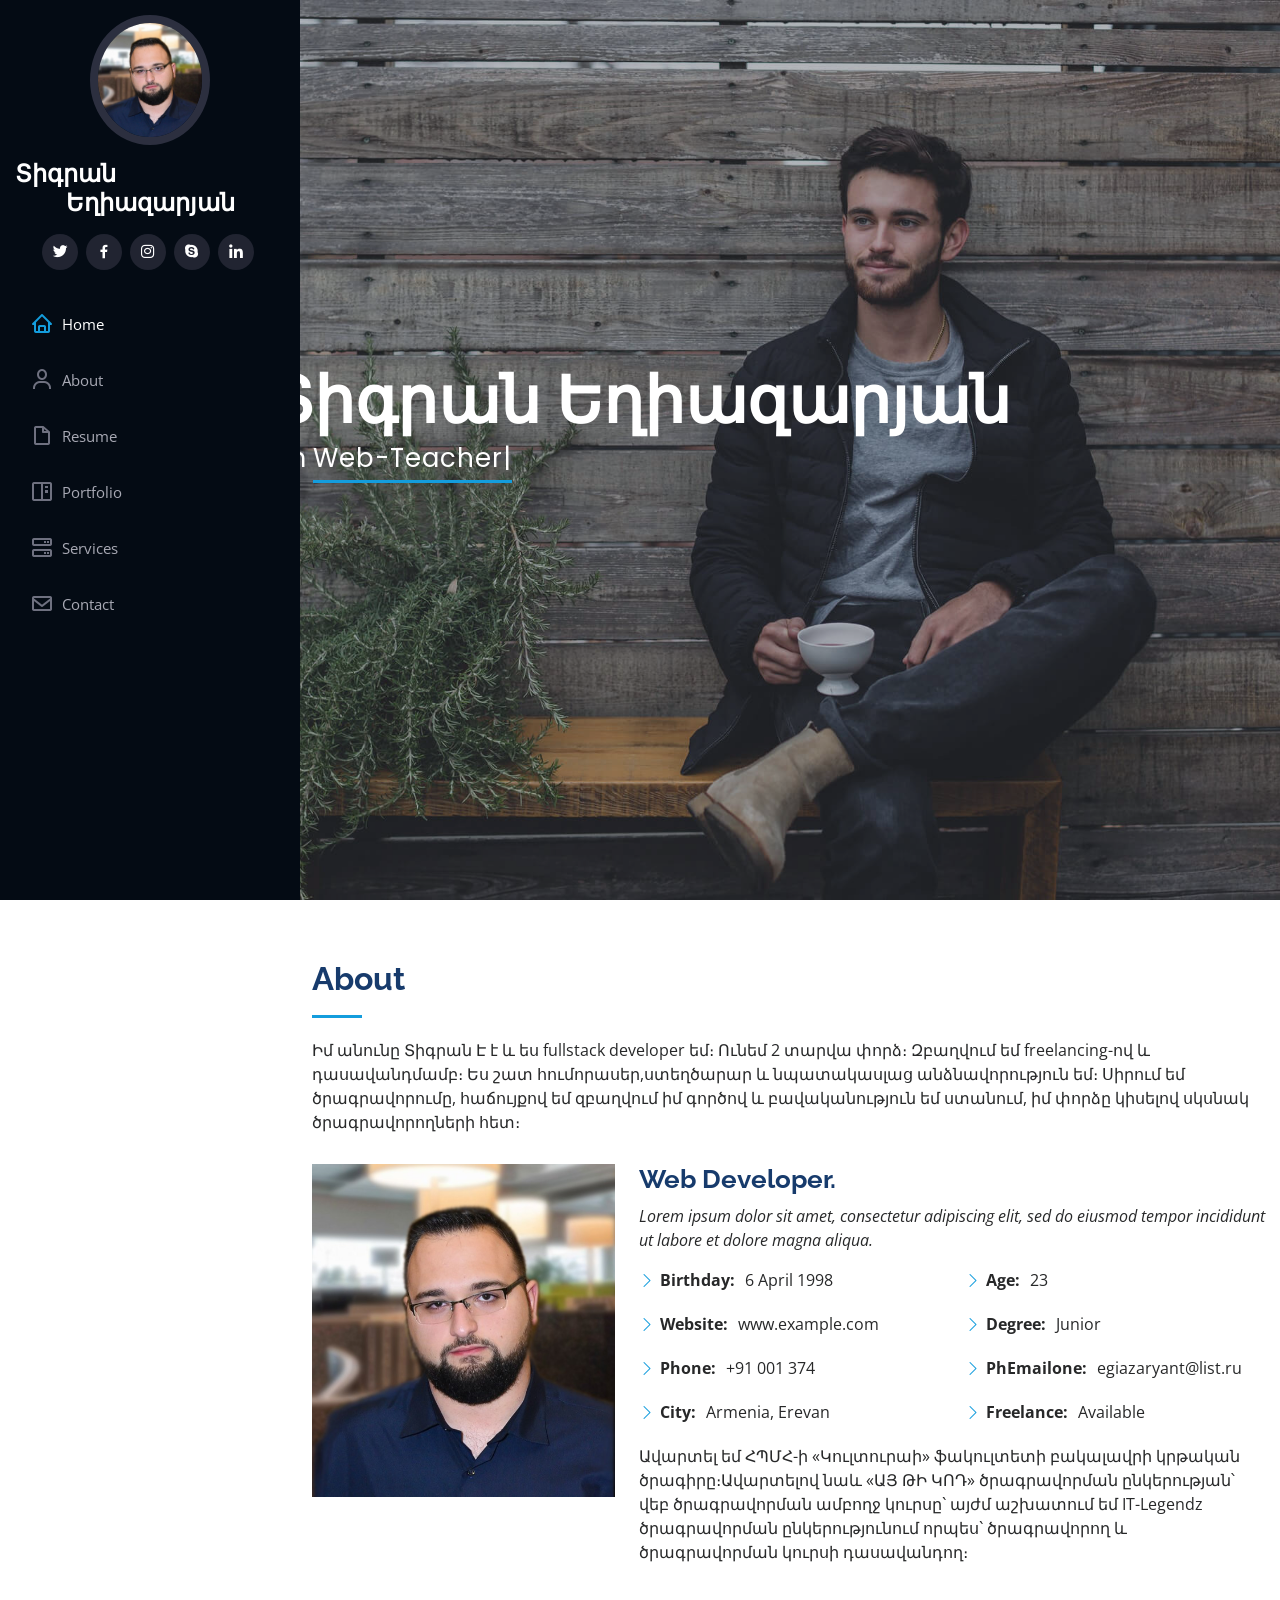
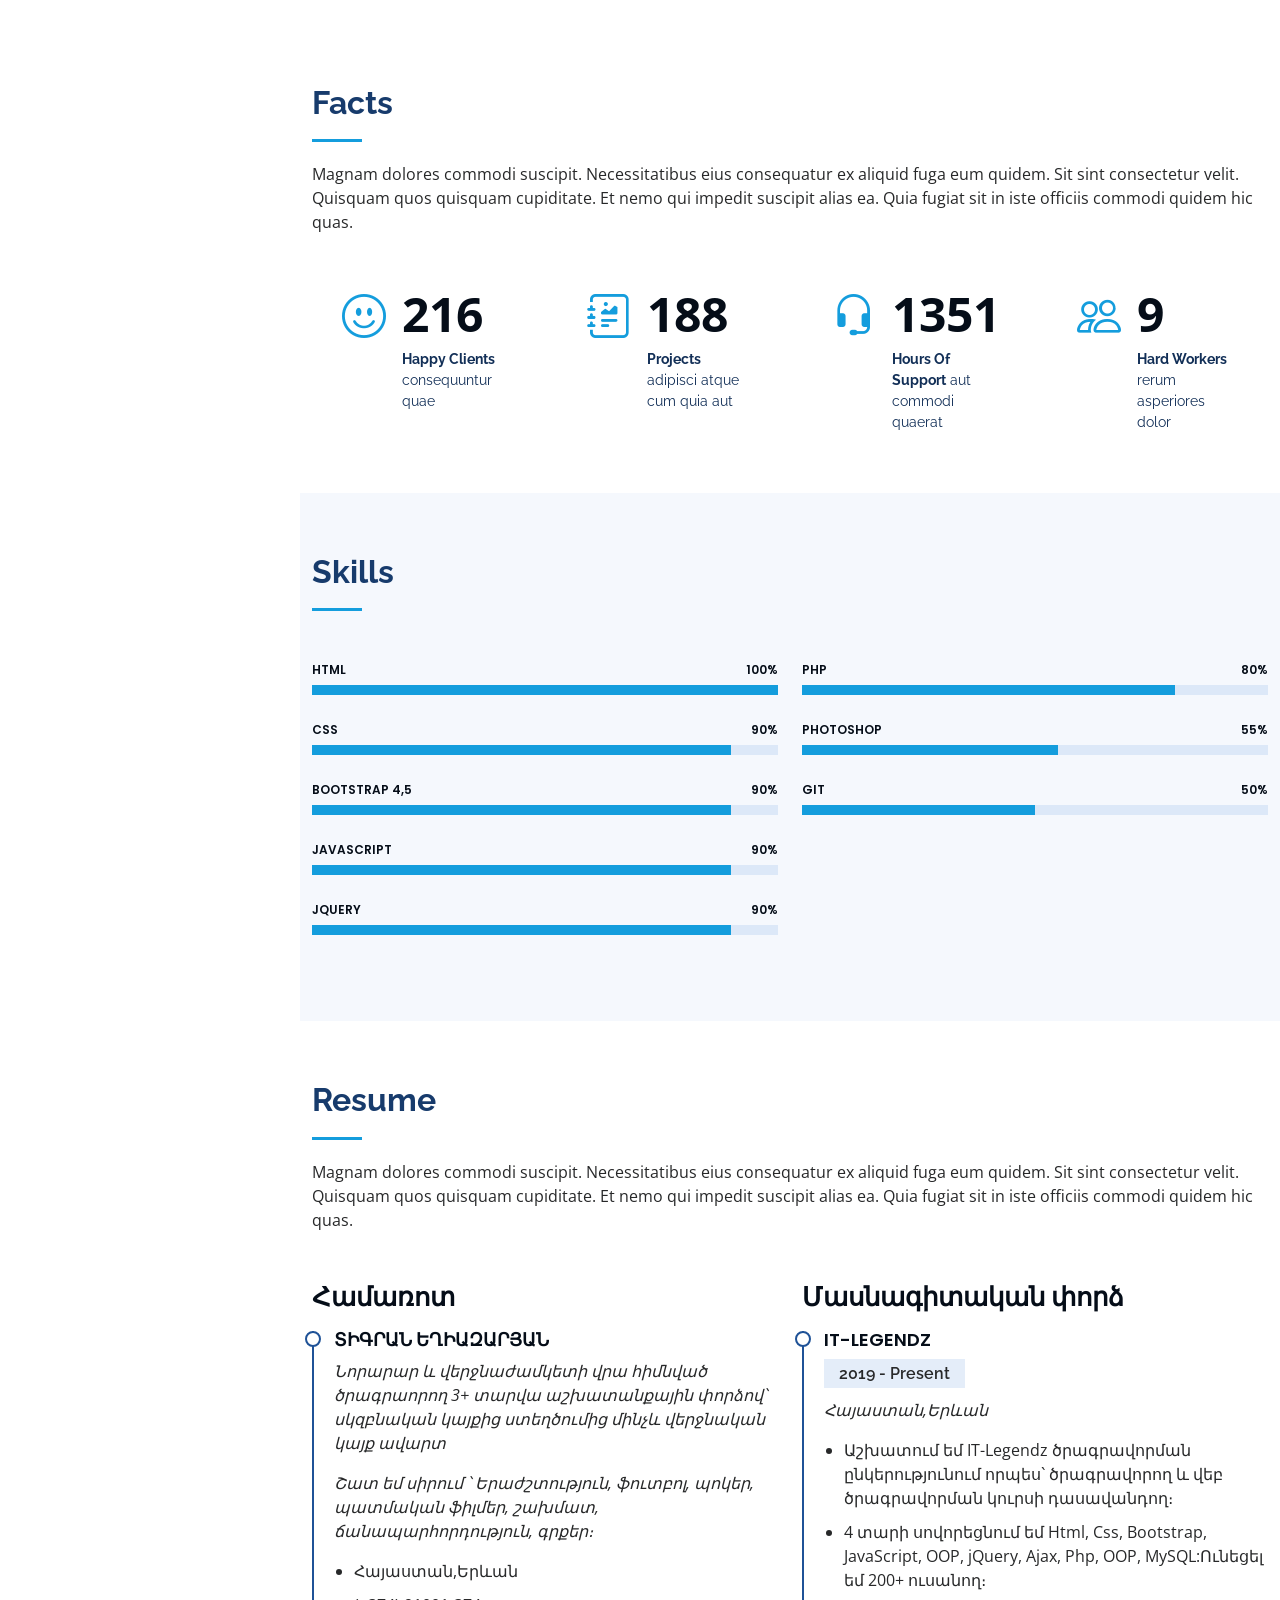
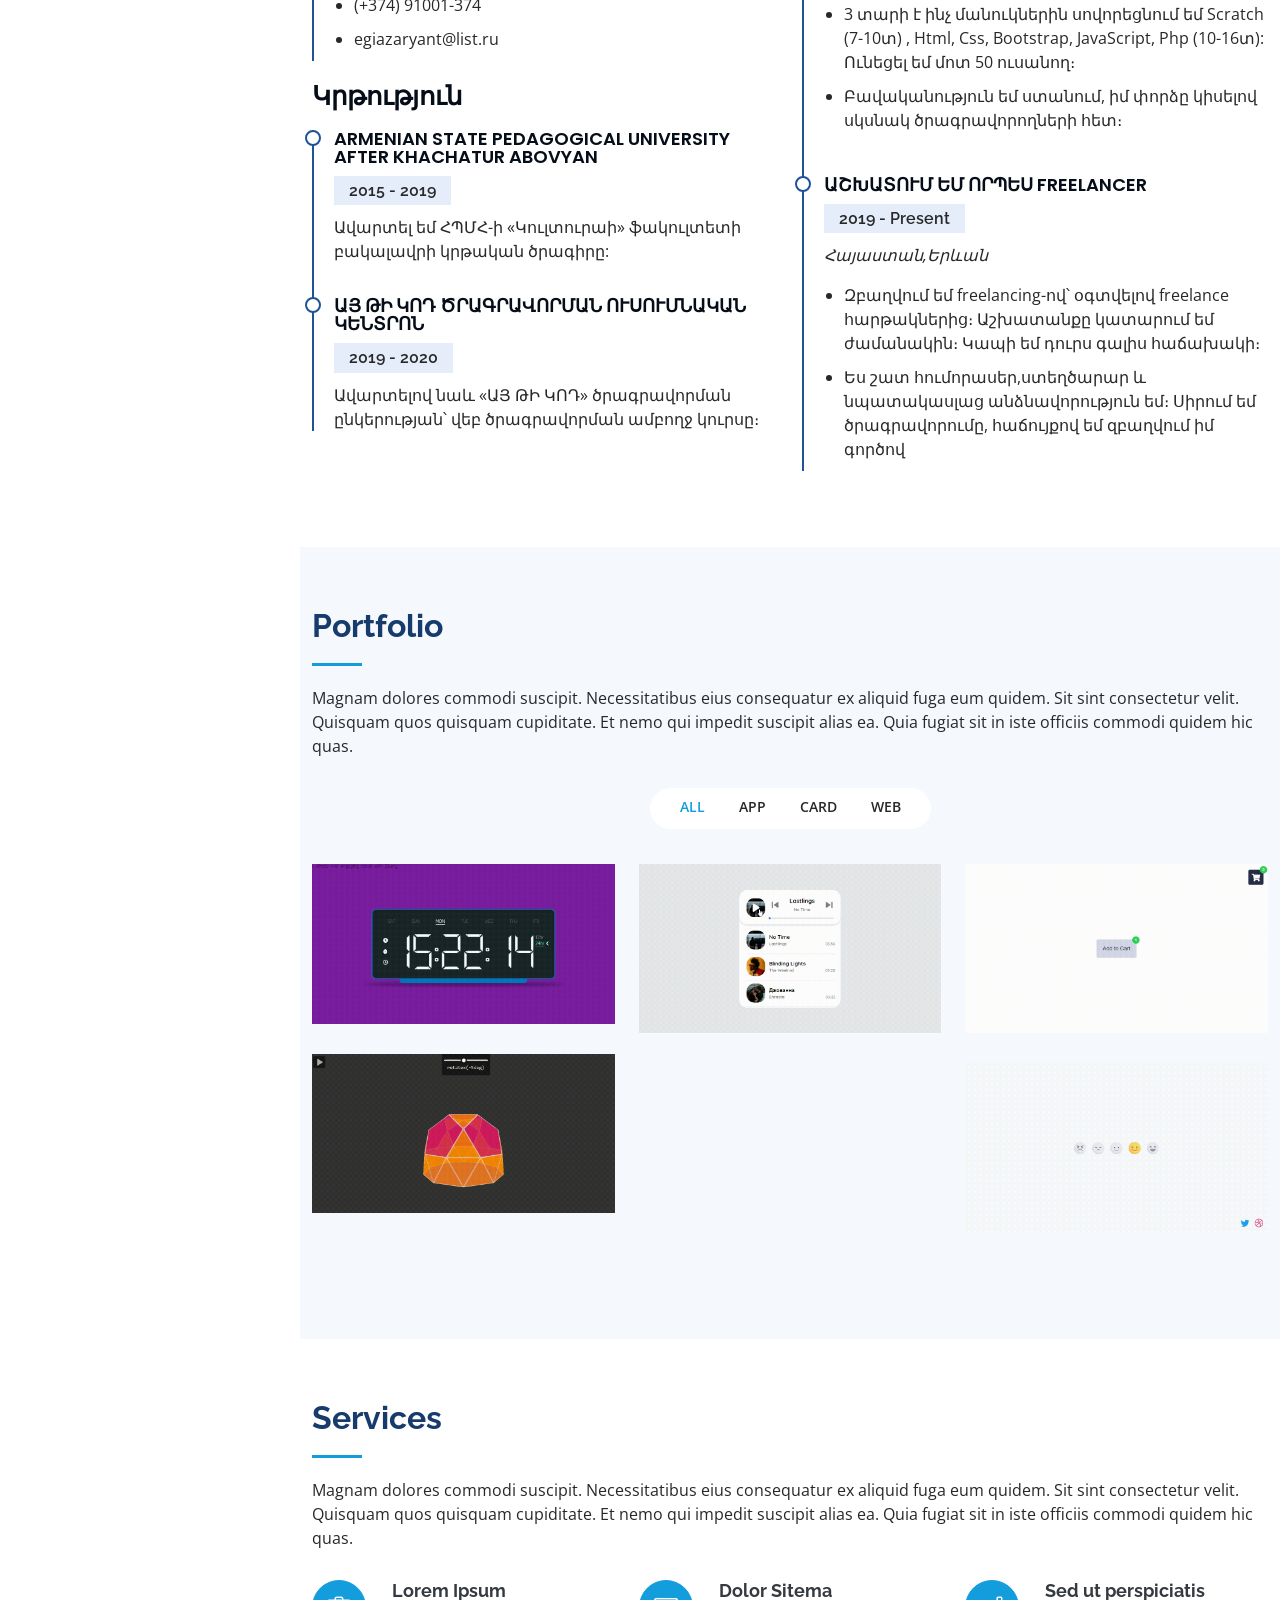
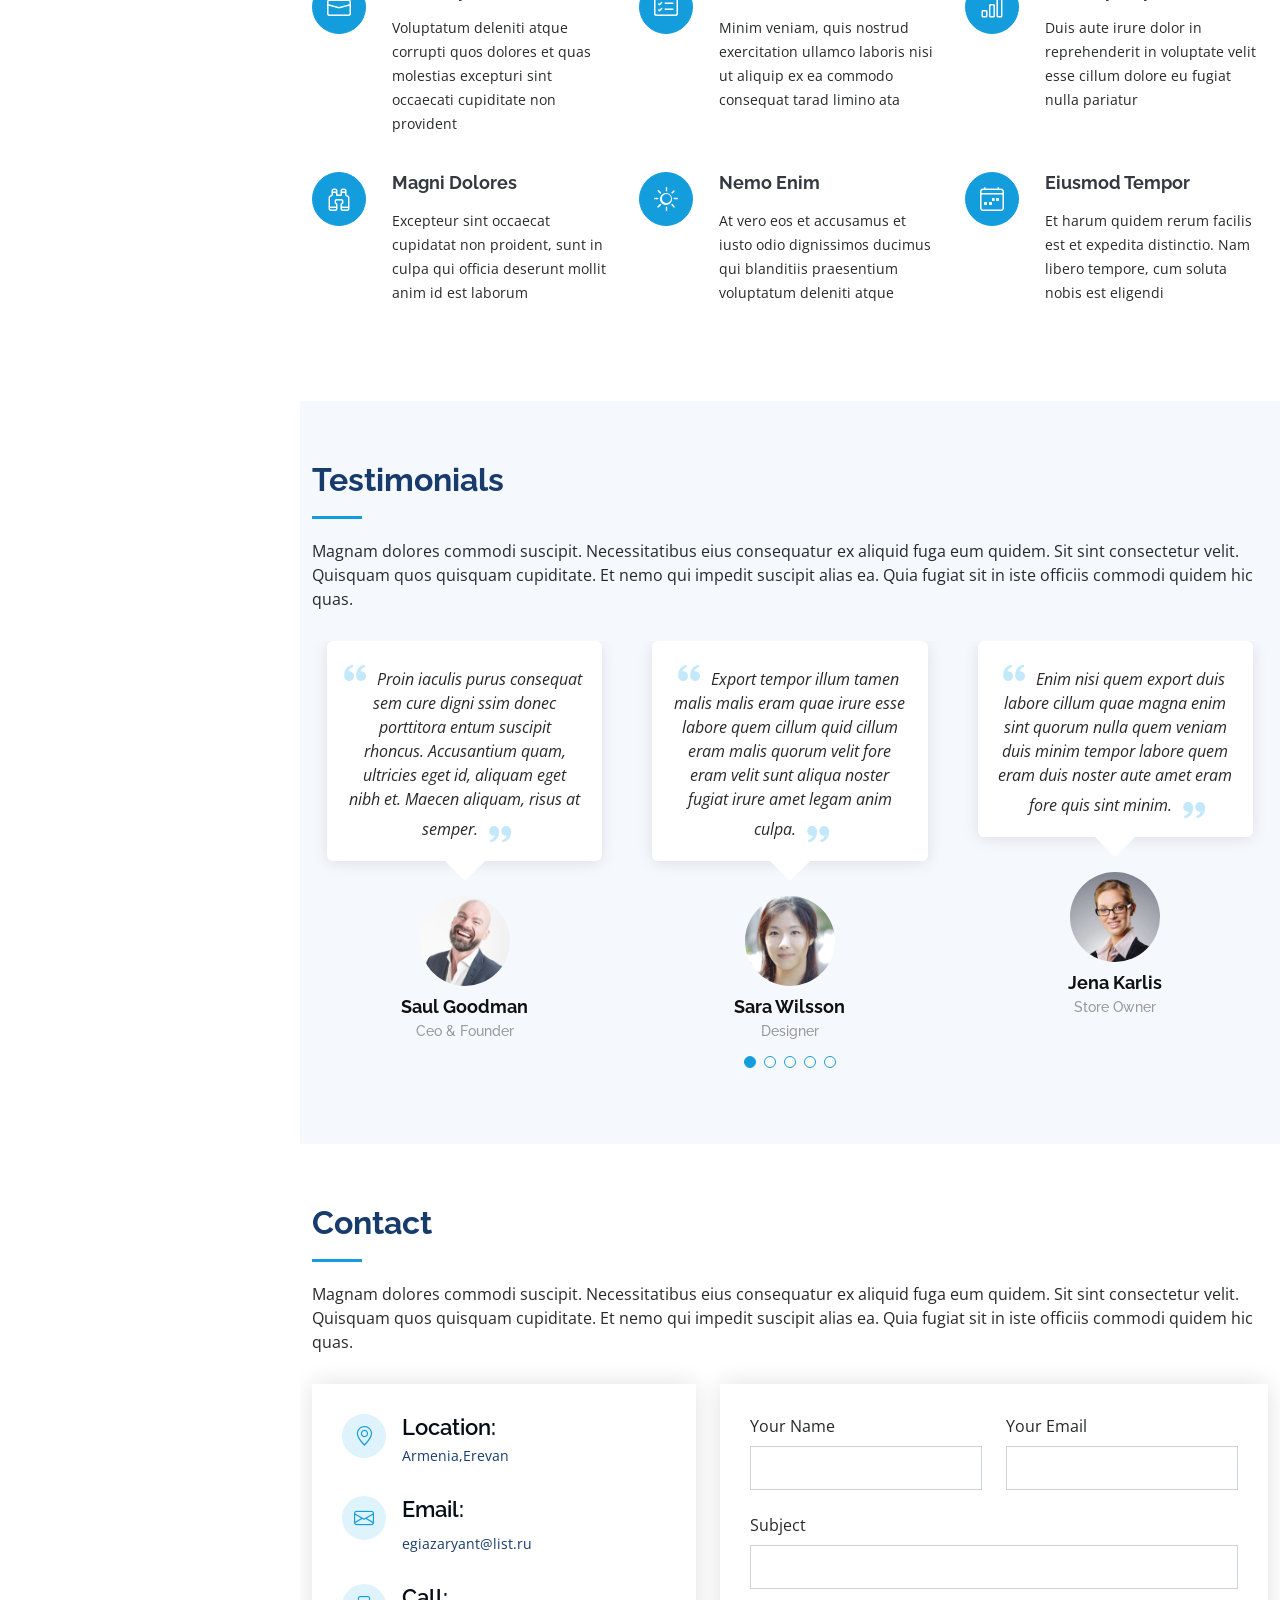
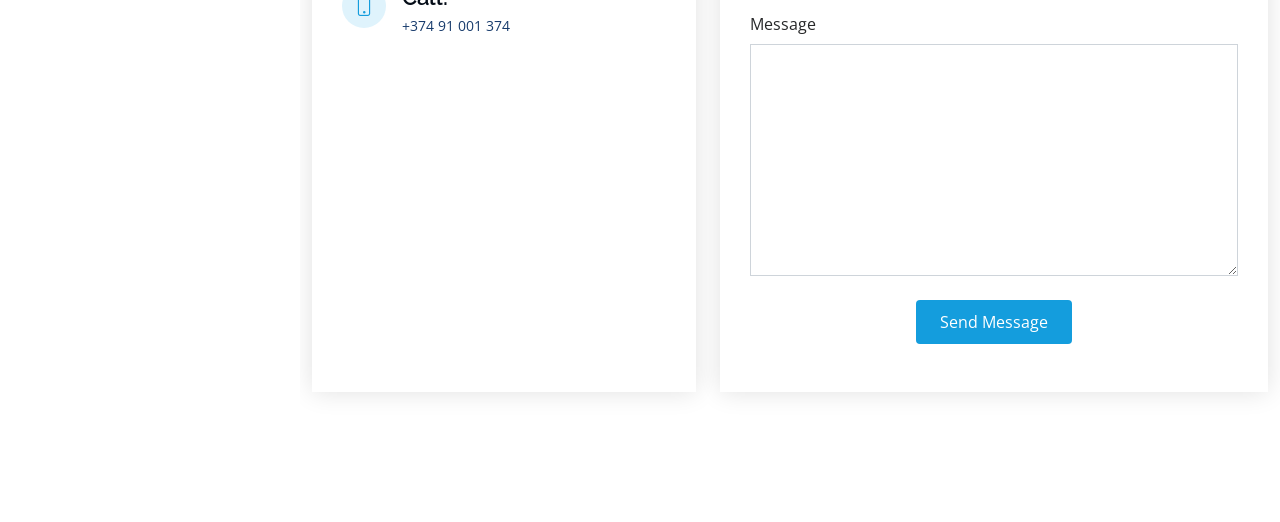
==== commit 6e079f22: "modified header" ====
--- a/index.html
+++ b/index.html
@@ -48,11 +48,11 @@
         <img src="assets/img/profile-img.jpg" alt="" class="img-fluid rounded-circle">
         <h1 class="text-light"><a href="index.html">Տիգրան Եղիազարյան</a></h1>
         <div class="social-links mt-3 text-center">
-          <a href="#" class="twitter"><i class="bx bxl-twitter"></i></a>
-          <a href="#" class="facebook"><i class="bx bxl-facebook"></i></a>
-          <a href="#" class="instagram"><i class="bx bxl-instagram"></i></a>
-          <a href="#" class="google-plus"><i class="bx bxl-skype"></i></a>
-          <a href="#" class="linkedin"><i class="bx bxl-linkedin"></i></a>
+          <a href="https://twitter.com/egiazaryant" class="twitter"><i class="bx bxl-twitter"></i></a>
+          <a href="https://www.facebook.com/tigran.egiazaryan" class="facebook"><i class="bx bxl-facebook"></i></a>
+          <a href="https://www.instagram.com/t1k_yeghiazaryan/" class="instagram"><i class="bx bxl-instagram"></i></a>
+          <a href="https://join.skype.com/invite/clPLRJf6btEG" class="google-plus"><i class="bx bxl-skype"></i></a>
+          <a href="https://www.linkedin.com/in/tik-e-yan-5424181b0/" class="linkedin"><i class="bx bxl-linkedin"></i></a>
         </div>
       </div>
 
@@ -645,21 +645,7 @@
 
   </main><!-- End #main -->
 
-  <!-- ======= Footer ======= -->
-  <footer id="footer">
-    <div class="container">
-      <div class="copyright">
-        &copy; Copyright <strong><span>iPortfolio</span></strong>
-      </div>
-      <div class="credits">
-        <!-- All the links in the footer should remain intact. -->
-        <!-- You can delete the links only if you purchased the pro version. -->
-        <!-- Licensing information: https://bootstrapmade.com/license/ -->
-        <!-- Purchase the pro version with working PHP/AJAX contact form: https://bootstrapmade.com/iportfolio-bootstrap-portfolio-websites-template/ -->
-        Designed by <a href="https://bootstrapmade.com/">BootstrapMade</a>
-      </div>
-    </div>
-  </footer><!-- End  Footer -->
+
 
   <a href="#" class="back-to-top d-flex align-items-center justify-content-center"><i class="bi bi-arrow-up-short"></i></a>
 
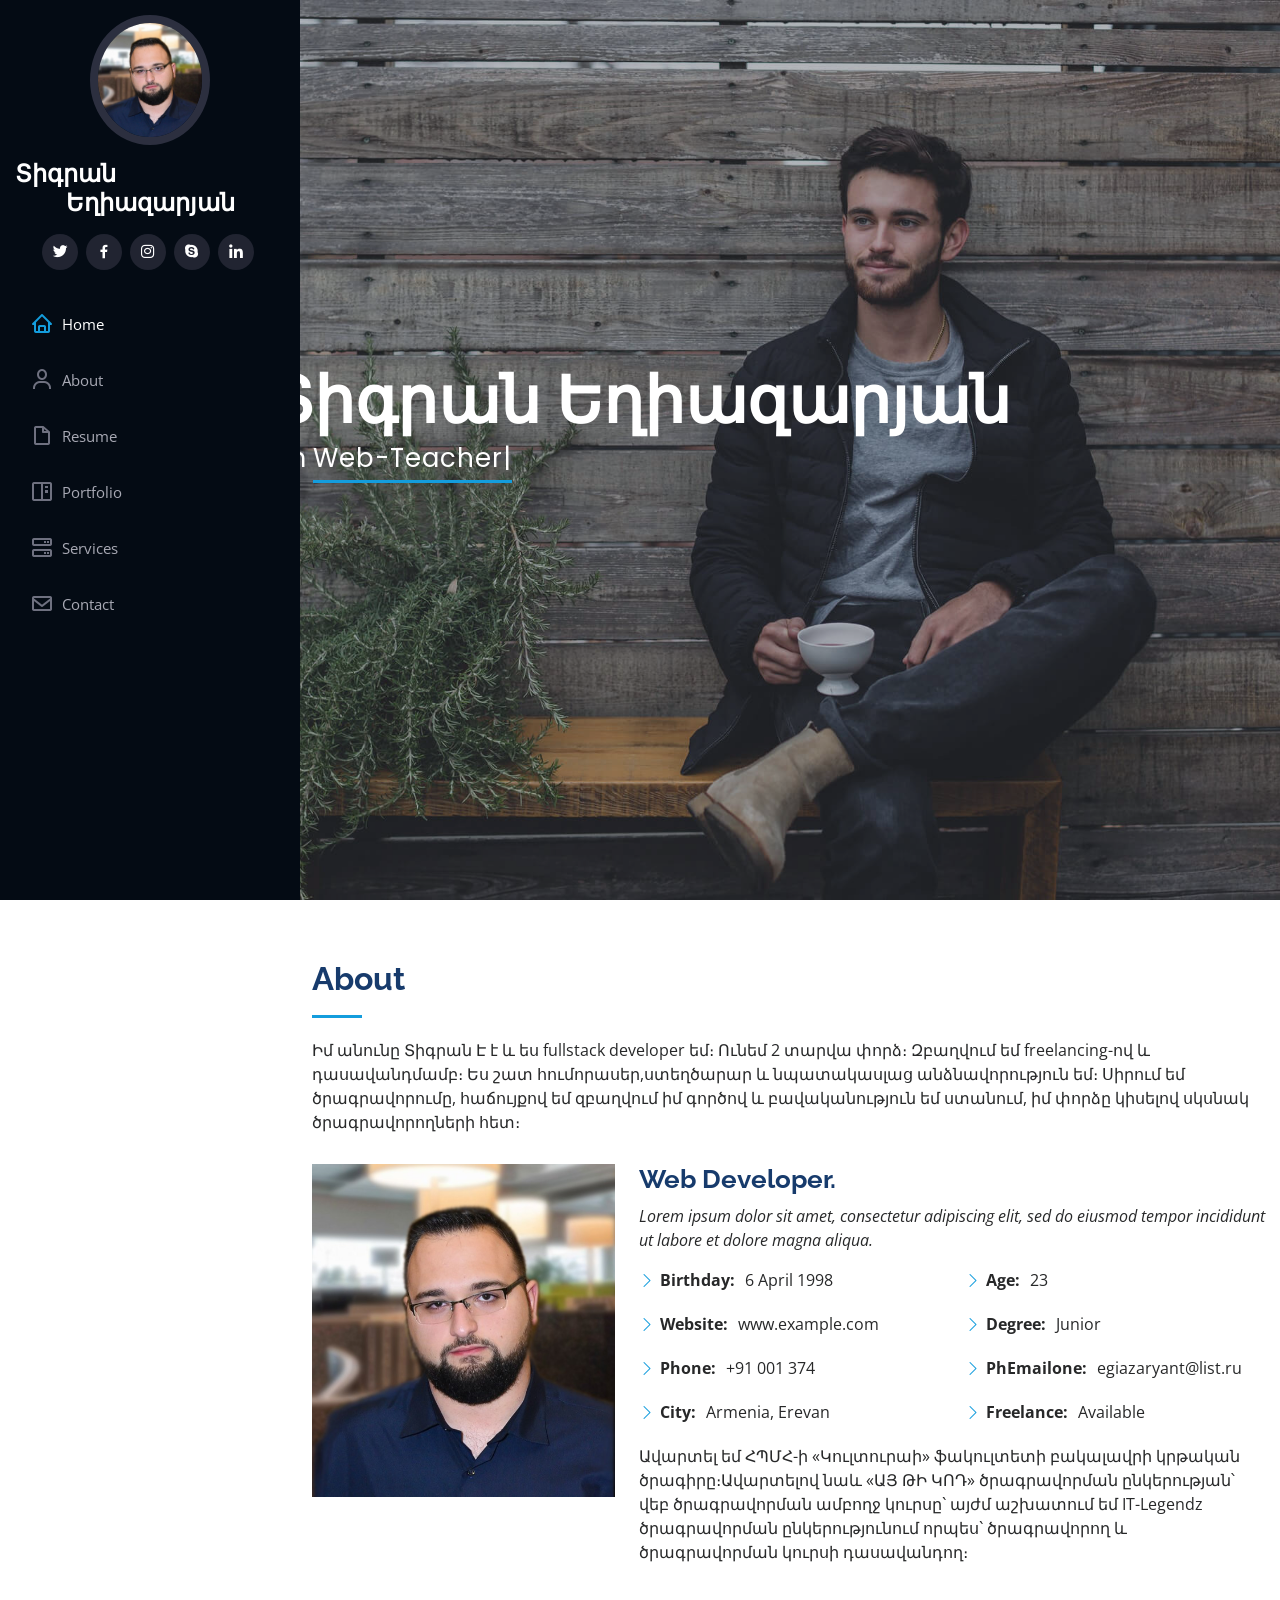
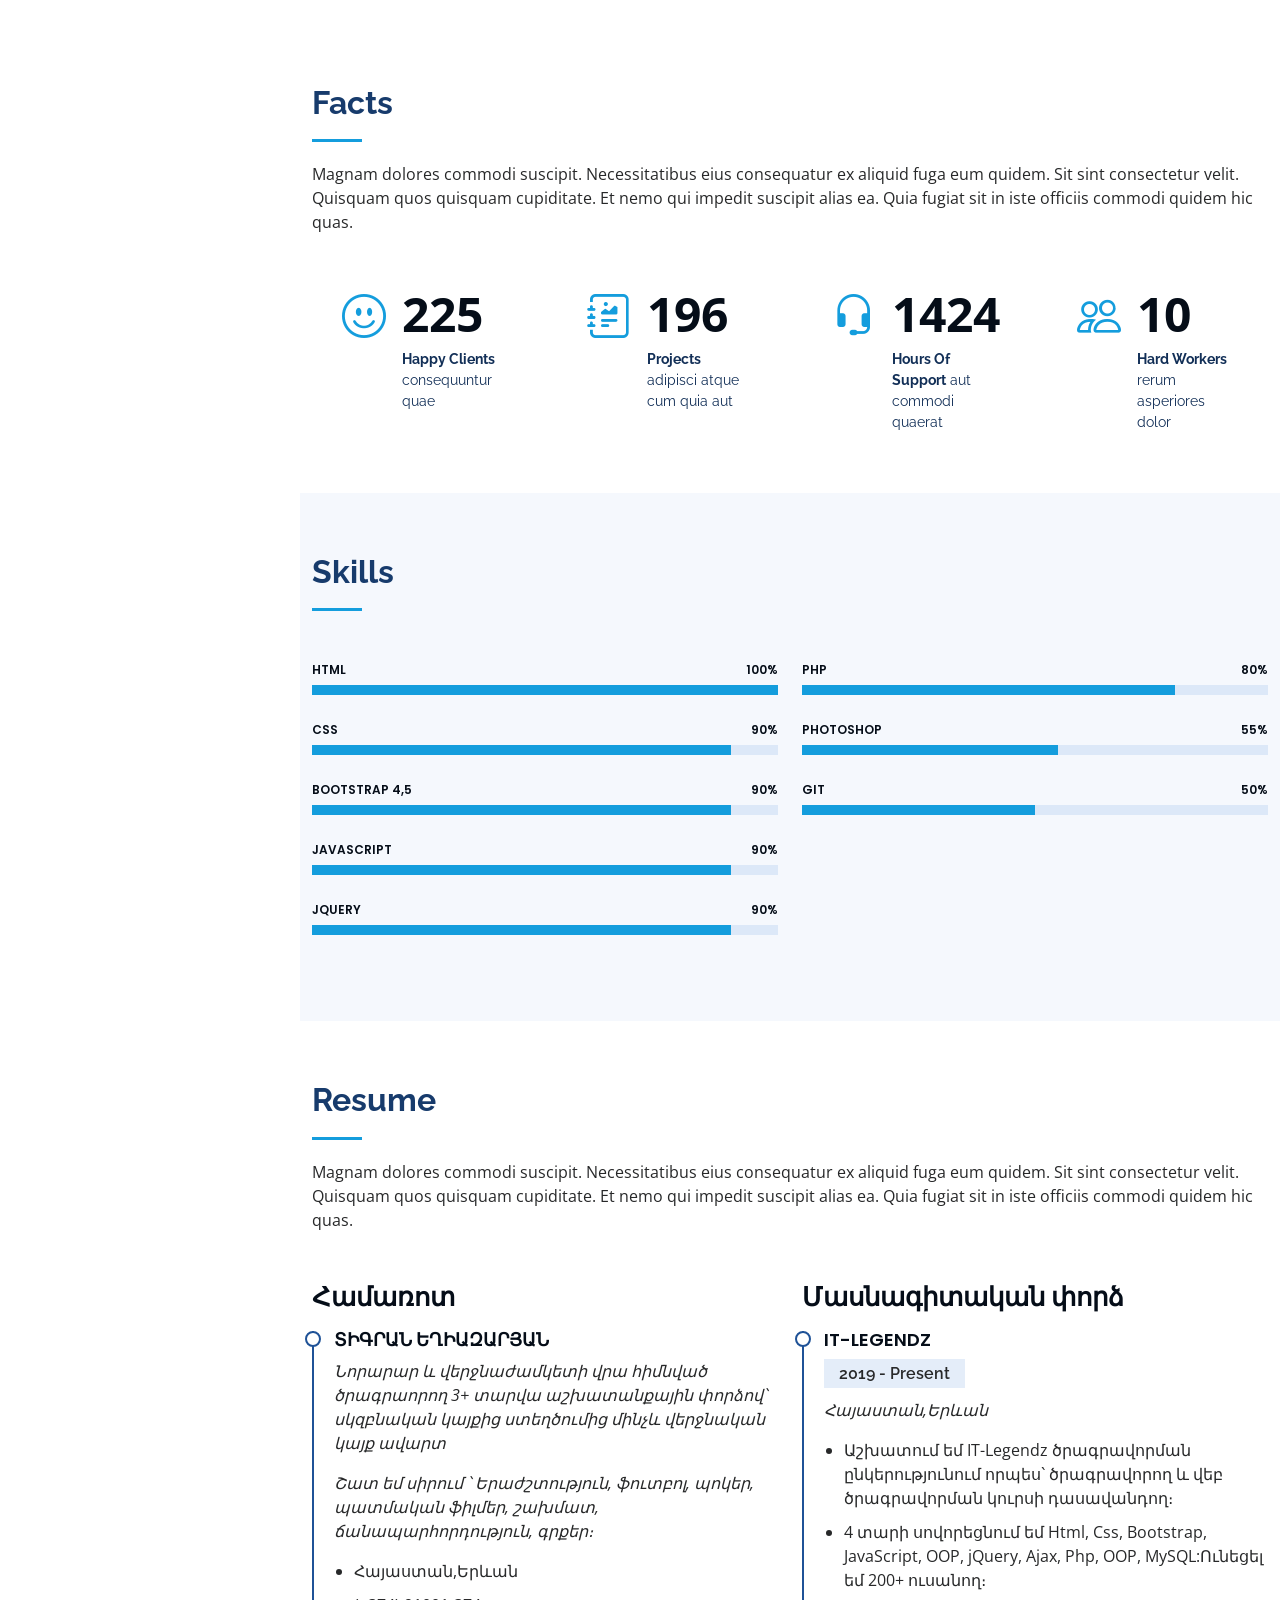
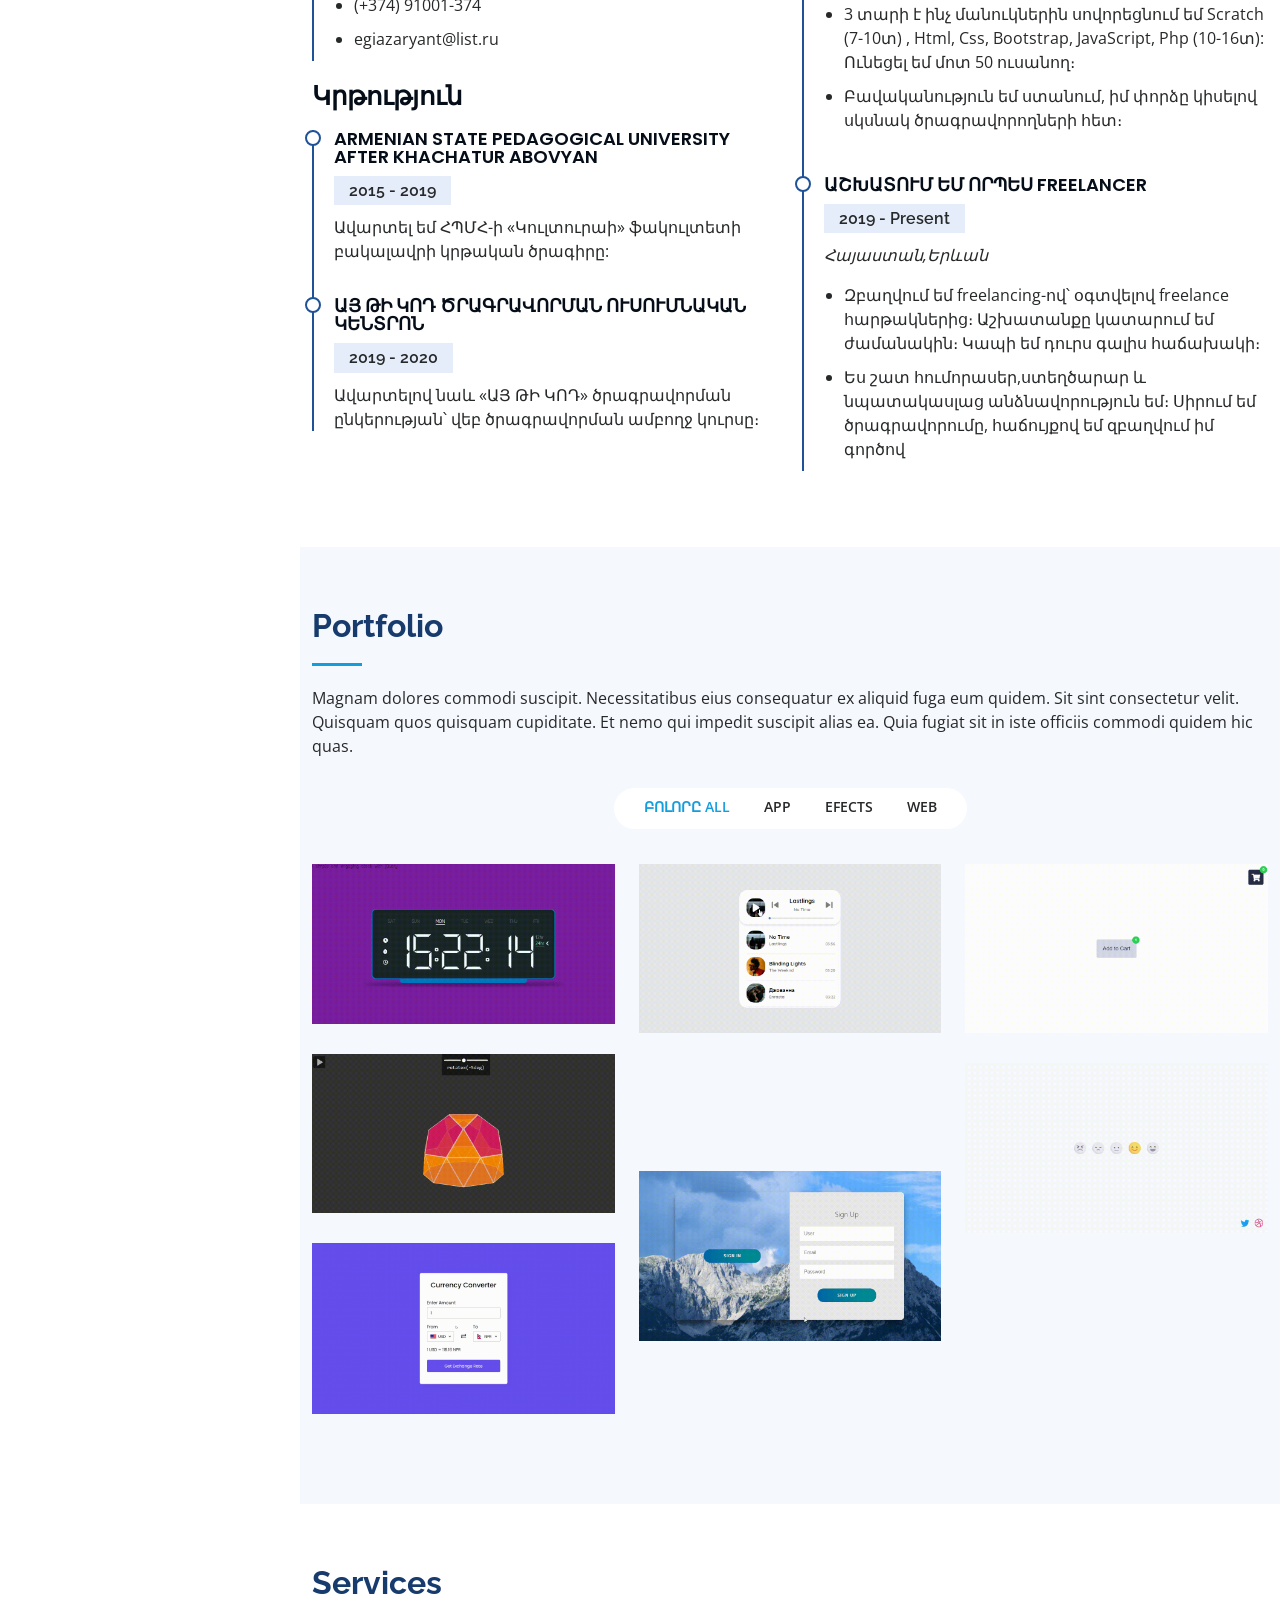
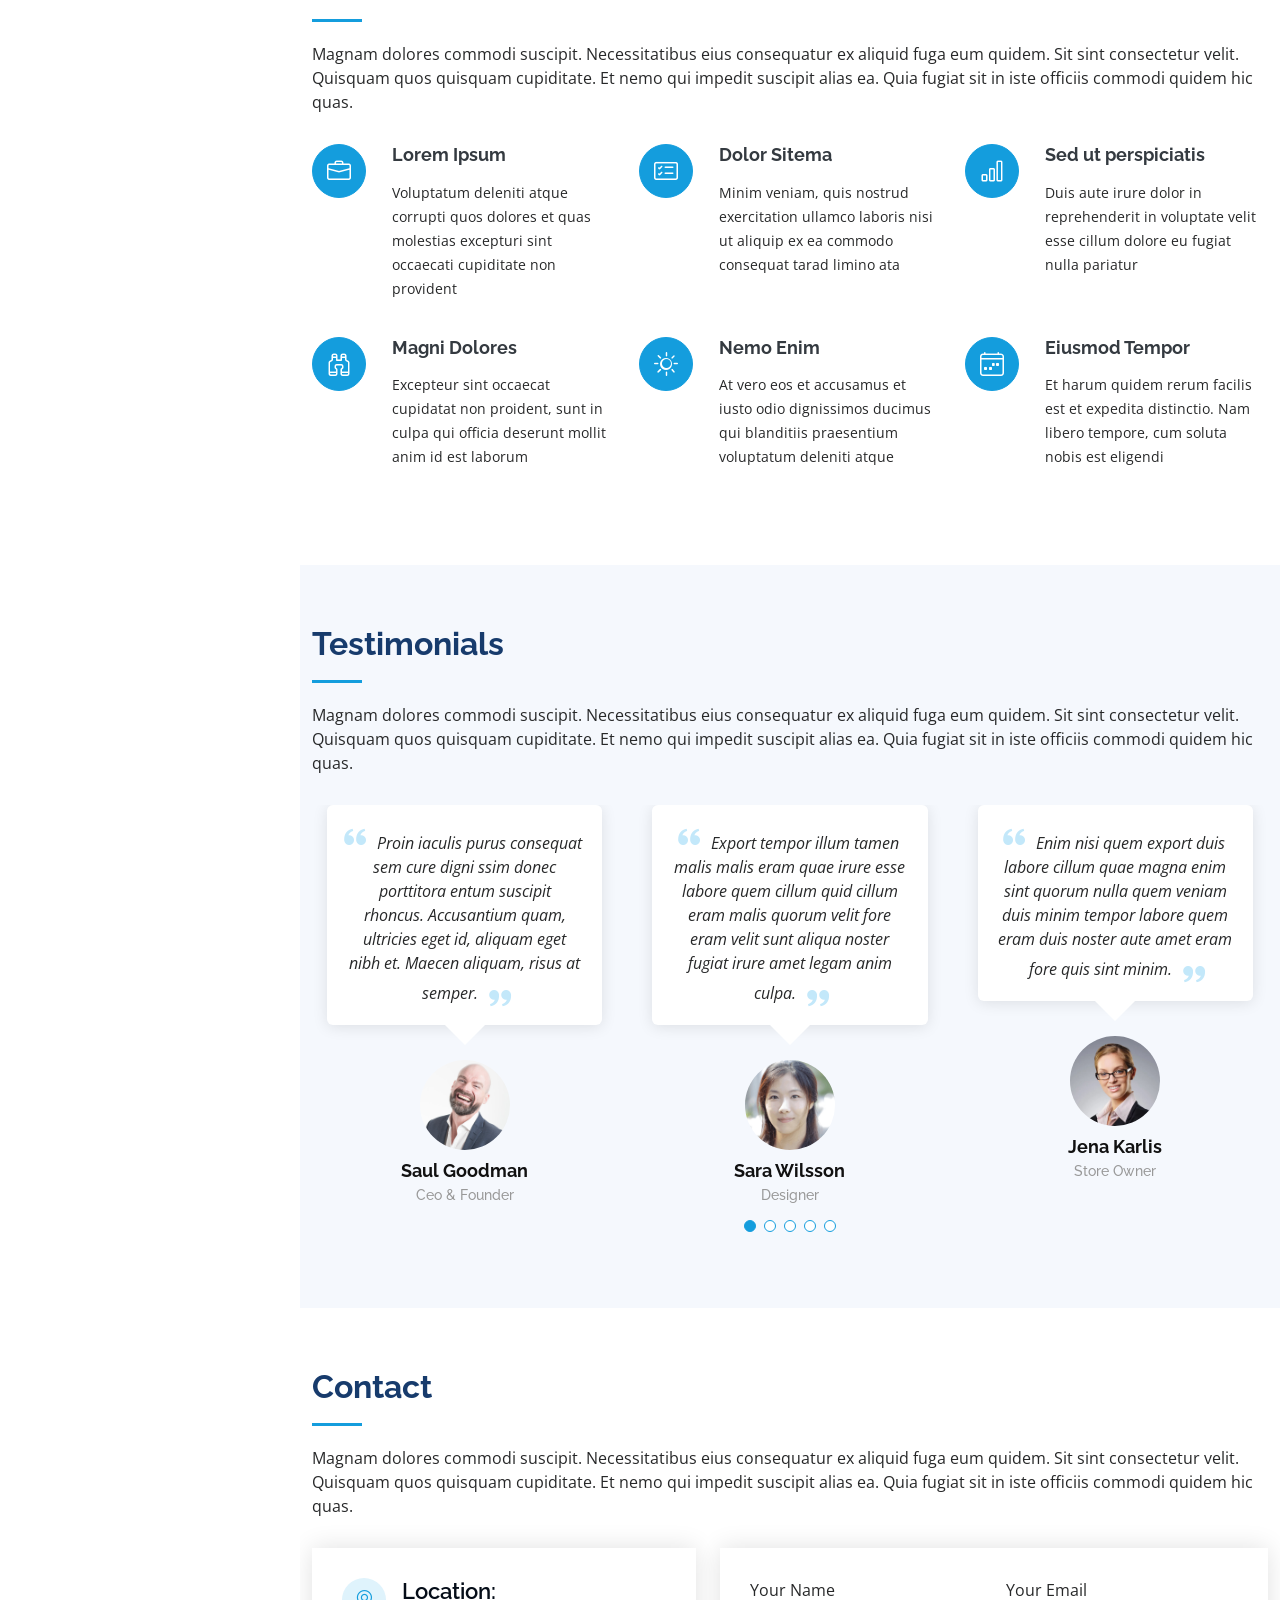
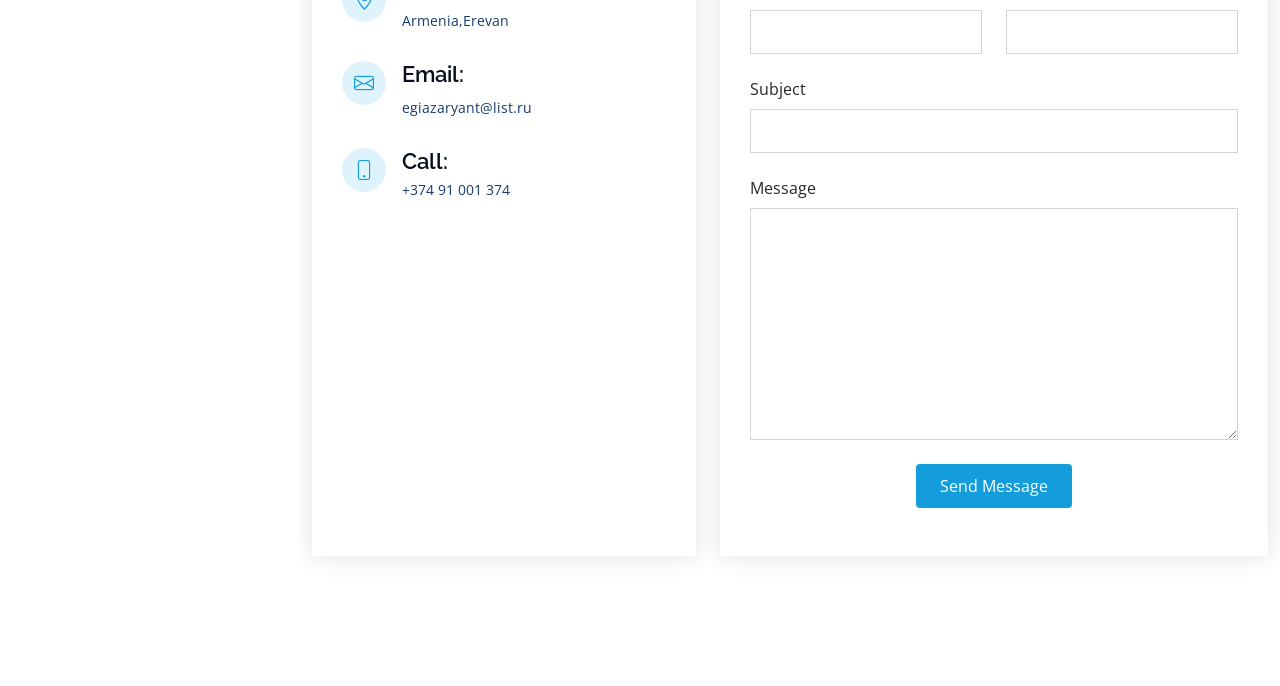
==== commit 2948b863: "changes portfolio" ====
--- a/index.html
+++ b/index.html
@@ -339,9 +339,9 @@
         <div class="row" data-aos="fade-up">
           <div class="col-lg-12 d-flex justify-content-center">
             <ul id="portfolio-flters">
-              <li data-filter="*" class="filter-active">All</li>
+              <li data-filter="*" class="filter-active">Բոլորը ALL</li>    
               <li data-filter=".filter-app">App</li>
-              <li data-filter=".filter-card">Card</li>
+              <li data-filter=".filter-card">Efects</li>
               <li data-filter=".filter-web">Web</li>
             </ul>
           </div>
@@ -359,11 +359,71 @@
             </div>
           </div>
 
+          <div class="col-lg-4 col-md-6 portfolio-item filter-app">
+            <div class="portfolio-wrap">
+              <img src="assets/img/portfolio/pleyer.gif" class="img-fluid" alt="">
+              <div class="portfolio-links">
+                <a href="assets/img/portfolio/portfolio-2.jpg" data-gallery="portfolioGallery" class="portfolio-lightbox" title="Web 3"><i class="bx bx-plus"></i></a>
+                <a href="portfolio-details.html" title="More Details"><i class="bx bx-link"></i></a>
+              </div>
+            </div>
+          </div>
+
           <div class="col-lg-4 col-md-6 portfolio-item filter-web">
             <div class="portfolio-wrap">
-              <img src="assets/img/portfolio/pleyer.gif" class="img-fluid" alt="">
-              <div class="portfolio-links">
-                <a href="assets/img/portfolio/portfolio-2.jpg" data-gallery="portfolioGallery" class="portfolio-lightbox" title="Web 3"><i class="bx bx-plus"></i></a>
+              <img src="assets/img/portfolio/add card.gif" class="img-fluid" alt="">
+              <div class="portfolio-links">
+                <a href="assets/img/portfolio/portfolio-3.jpg" data-gallery="portfolioGallery" class="portfolio-lightbox" title="App 2"><i class="bx bx-plus"></i></a>
+                <a href="portfolio-details.html" title="More Details"><i class="bx bx-link"></i></a>
+              </div>
+            </div>
+          </div>
+
+          <div class="col-lg-4 col-md-6 portfolio-item filter-card">
+            <div class="portfolio-wrap">
+              <img src="assets/img/portfolio/shape .gif" class="img-fluid" alt="">
+              <div class="portfolio-links">
+                <a href="assets/img/portfolio/portfolio-4.jpg" data-gallery="portfolioGallery" class="portfolio-lightbox" title="Card 2"><i class="bx bx-plus"></i></a>
+                <a href="portfolio-details.html" title="More Details"><i class="bx bx-link"></i></a>
+              </div>
+            </div>
+          </div>
+
+          <div class="col-lg-4 col-md-6 portfolio-item filter-web">
+            <div class="portfolio-wrap">
+              <img src="assets/img/portfolio/cursor.gif" class="img-fluid" alt="">
+              <div class="portfolio-links">
+                <a href="assets/img/portfolio/portfolio-5.jpg" data-gallery="portfolioGallery" class="portfolio-lightbox" title="Web 2"><i class="bx bx-plus"></i></a>
+                <a href="portfolio-details.html" title="More Details"><i class="bx bx-link"></i></a>
+              </div>
+            </div>
+          </div>
+
+          <div class="col-lg-4 col-md-6 portfolio-item filter-web">
+            <div class="portfolio-wrap">
+              <img src="assets/img/portfolio/reaction .gif" class="img-fluid" alt="">
+              <div class="portfolio-links">
+                <a href="assets/img/portfolio/portfolio-6.jpg" data-gallery="portfolioGallery" class="portfolio-lightbox" title="App 3"><i class="bx bx-plus"></i></a>
+                <a href="portfolio-details.html" title="More Details"><i class="bx bx-link"></i></a>
+              </div>
+            </div>
+          </div>
+
+          <div class="col-lg-4 col-md-6 portfolio-item filter-card">
+            <div class="portfolio-wrap">
+              <img src="assets/img/portfolio/SLIDE.gif" class="img-fluid" alt="">
+              <div class="portfolio-links">
+                <a href="assets/img/portfolio/portfolio-7.jpg" data-gallery="portfolioGallery" class="portfolio-lightbox" title="Card 1"><i class="bx bx-plus"></i></a>
+                <a href="portfolio-details.html" title="More Details"><i class="bx bx-link"></i></a>
+              </div>
+            </div>
+          </div>
+
+          <div class="col-lg-4 col-md-6 portfolio-item filter-card">
+            <div class="portfolio-wrap">
+              <img src="assets/img/portfolio/signup.gif" class="img-fluid" alt="">
+              <div class="portfolio-links">
+                <a href="assets/img/portfolio/portfolio-8.jpg" data-gallery="portfolioGallery" class="portfolio-lightbox" title="Card 3"><i class="bx bx-plus"></i></a>
                 <a href="portfolio-details.html" title="More Details"><i class="bx bx-link"></i></a>
               </div>
             </div>
@@ -371,67 +431,7 @@
 
           <div class="col-lg-4 col-md-6 portfolio-item filter-app">
             <div class="portfolio-wrap">
-              <img src="assets/img/portfolio/add card.gif" class="img-fluid" alt="">
-              <div class="portfolio-links">
-                <a href="assets/img/portfolio/portfolio-3.jpg" data-gallery="portfolioGallery" class="portfolio-lightbox" title="App 2"><i class="bx bx-plus"></i></a>
-                <a href="portfolio-details.html" title="More Details"><i class="bx bx-link"></i></a>
-              </div>
-            </div>
-          </div>
-
-          <div class="col-lg-4 col-md-6 portfolio-item filter-card">
-            <div class="portfolio-wrap">
-              <img src="assets/img/portfolio/shape .gif" class="img-fluid" alt="">
-              <div class="portfolio-links">
-                <a href="assets/img/portfolio/portfolio-4.jpg" data-gallery="portfolioGallery" class="portfolio-lightbox" title="Card 2"><i class="bx bx-plus"></i></a>
-                <a href="portfolio-details.html" title="More Details"><i class="bx bx-link"></i></a>
-              </div>
-            </div>
-          </div>
-
-          <div class="col-lg-4 col-md-6 portfolio-item filter-web">
-            <div class="portfolio-wrap">
-              <img src="assets/img/portfolio/cursor.gif" class="img-fluid" alt="">
-              <div class="portfolio-links">
-                <a href="assets/img/portfolio/portfolio-5.jpg" data-gallery="portfolioGallery" class="portfolio-lightbox" title="Web 2"><i class="bx bx-plus"></i></a>
-                <a href="portfolio-details.html" title="More Details"><i class="bx bx-link"></i></a>
-              </div>
-            </div>
-          </div>
-
-          <div class="col-lg-4 col-md-6 portfolio-item filter-app">
-            <div class="portfolio-wrap">
-              <img src="assets/img/portfolio/reaction .gif" class="img-fluid" alt="">
-              <div class="portfolio-links">
-                <a href="assets/img/portfolio/portfolio-6.jpg" data-gallery="portfolioGallery" class="portfolio-lightbox" title="App 3"><i class="bx bx-plus"></i></a>
-                <a href="portfolio-details.html" title="More Details"><i class="bx bx-link"></i></a>
-              </div>
-            </div>
-          </div>
-
-          <div class="col-lg-4 col-md-6 portfolio-item filter-card">
-            <div class="portfolio-wrap">
-              <img src="assets/img/portfolio/portfolio-7.jpg" class="img-fluid" alt="">
-              <div class="portfolio-links">
-                <a href="assets/img/portfolio/portfolio-7.jpg" data-gallery="portfolioGallery" class="portfolio-lightbox" title="Card 1"><i class="bx bx-plus"></i></a>
-                <a href="portfolio-details.html" title="More Details"><i class="bx bx-link"></i></a>
-              </div>
-            </div>
-          </div>
-
-          <div class="col-lg-4 col-md-6 portfolio-item filter-card">
-            <div class="portfolio-wrap">
-              <img src="assets/img/portfolio/portfolio-8.jpg" class="img-fluid" alt="">
-              <div class="portfolio-links">
-                <a href="assets/img/portfolio/portfolio-8.jpg" data-gallery="portfolioGallery" class="portfolio-lightbox" title="Card 3"><i class="bx bx-plus"></i></a>
-                <a href="portfolio-details.html" title="More Details"><i class="bx bx-link"></i></a>
-              </div>
-            </div>
-          </div>
-
-          <div class="col-lg-4 col-md-6 portfolio-item filter-web">
-            <div class="portfolio-wrap">
-              <img src="assets/img/portfolio/portfolio-9.jpg" class="img-fluid" alt="">
+              <img src="assets/img/portfolio/valute.gif" class="img-fluid" alt="">
               <div class="portfolio-links">
                 <a href="assets/img/portfolio/portfolio-9.jpg" data-gallery="portfolioGallery" class="portfolio-lightbox" title="Web 3"><i class="bx bx-plus"></i></a>
                 <a href="portfolio-details.html" title="More Details"><i class="bx bx-link"></i></a>
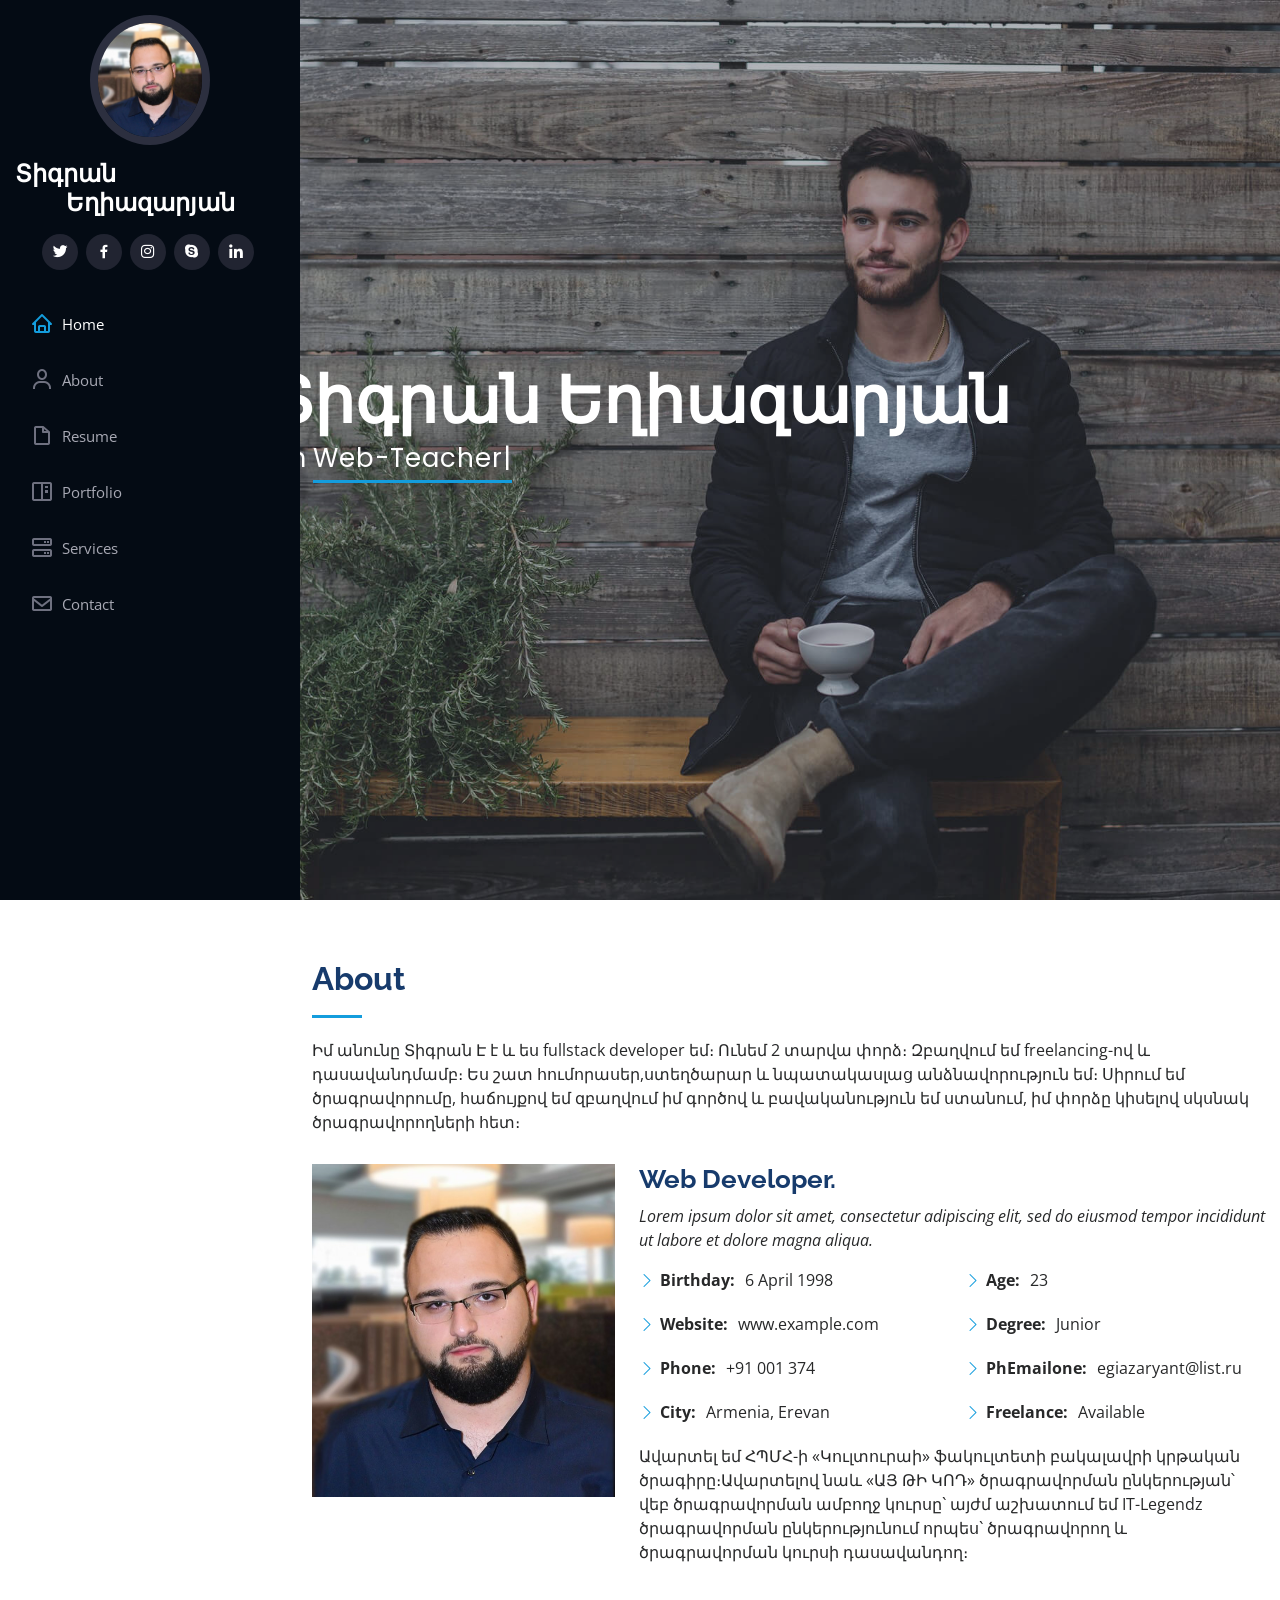
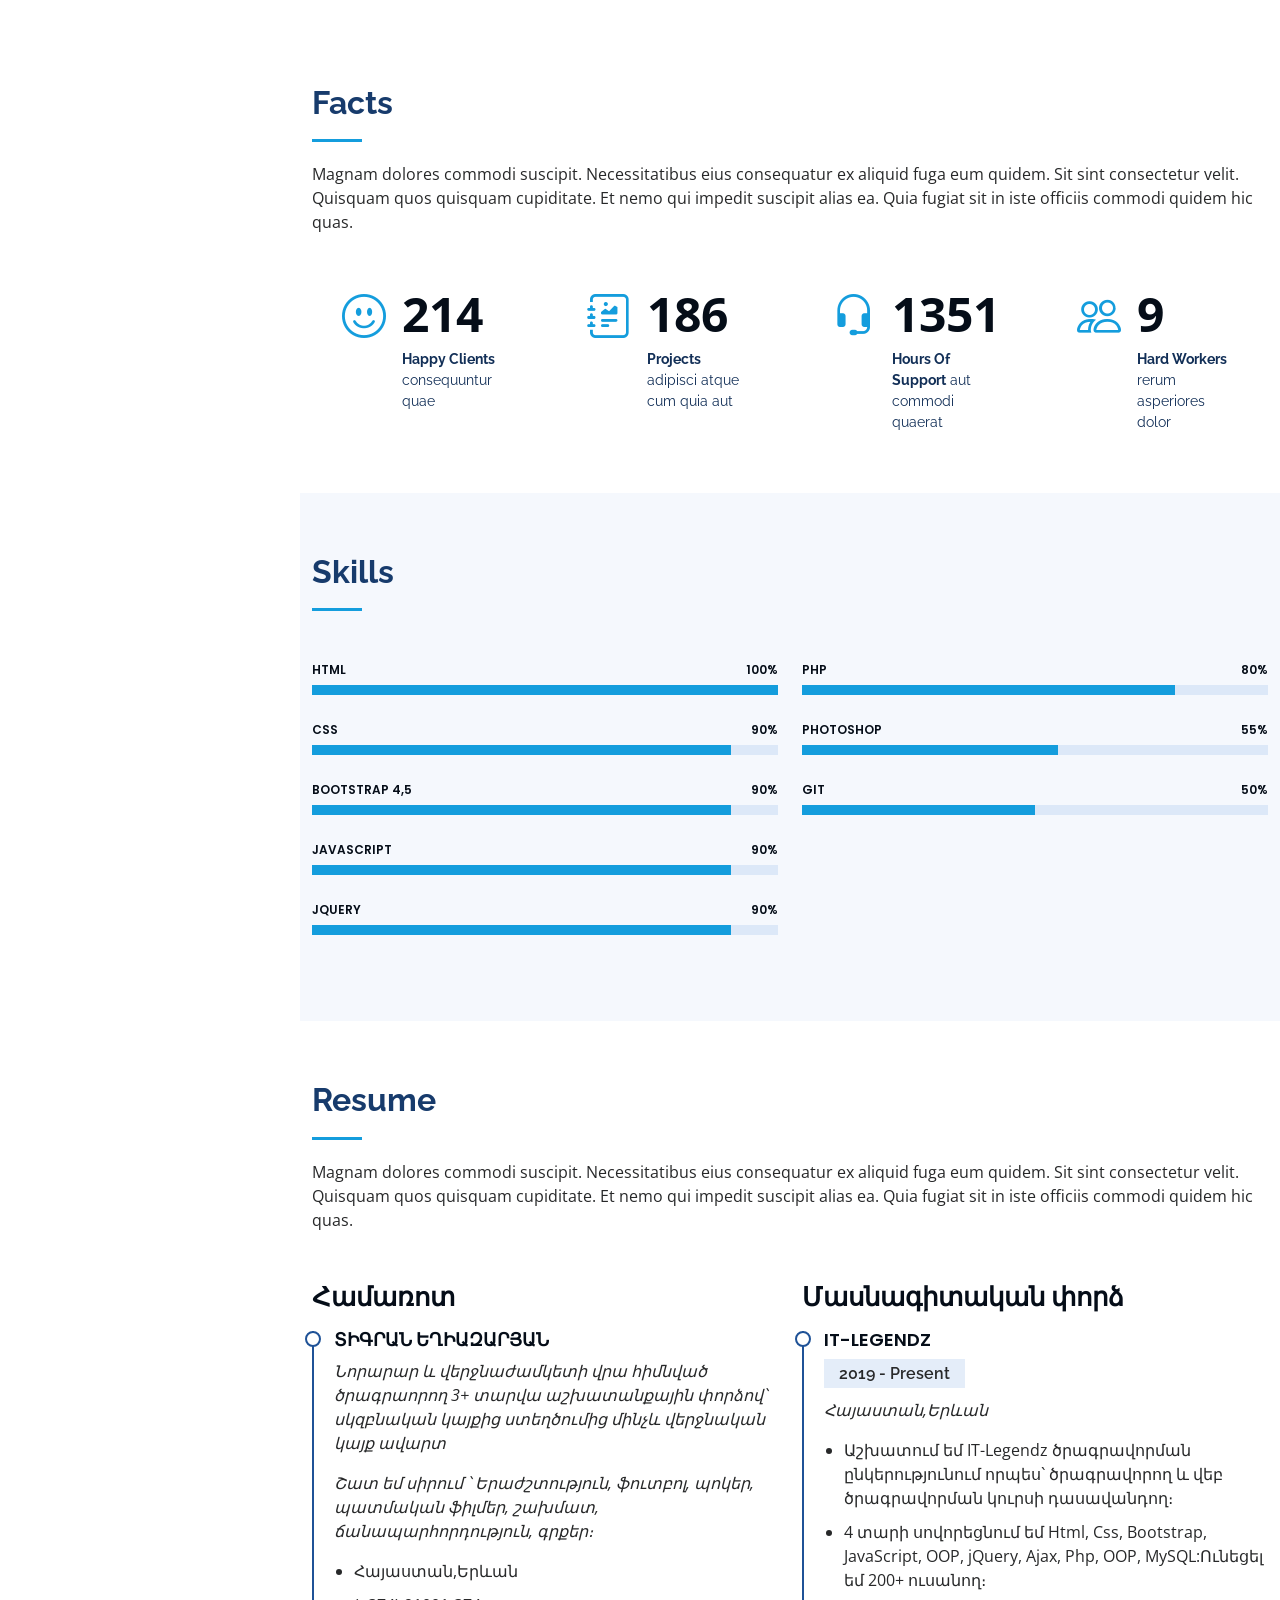
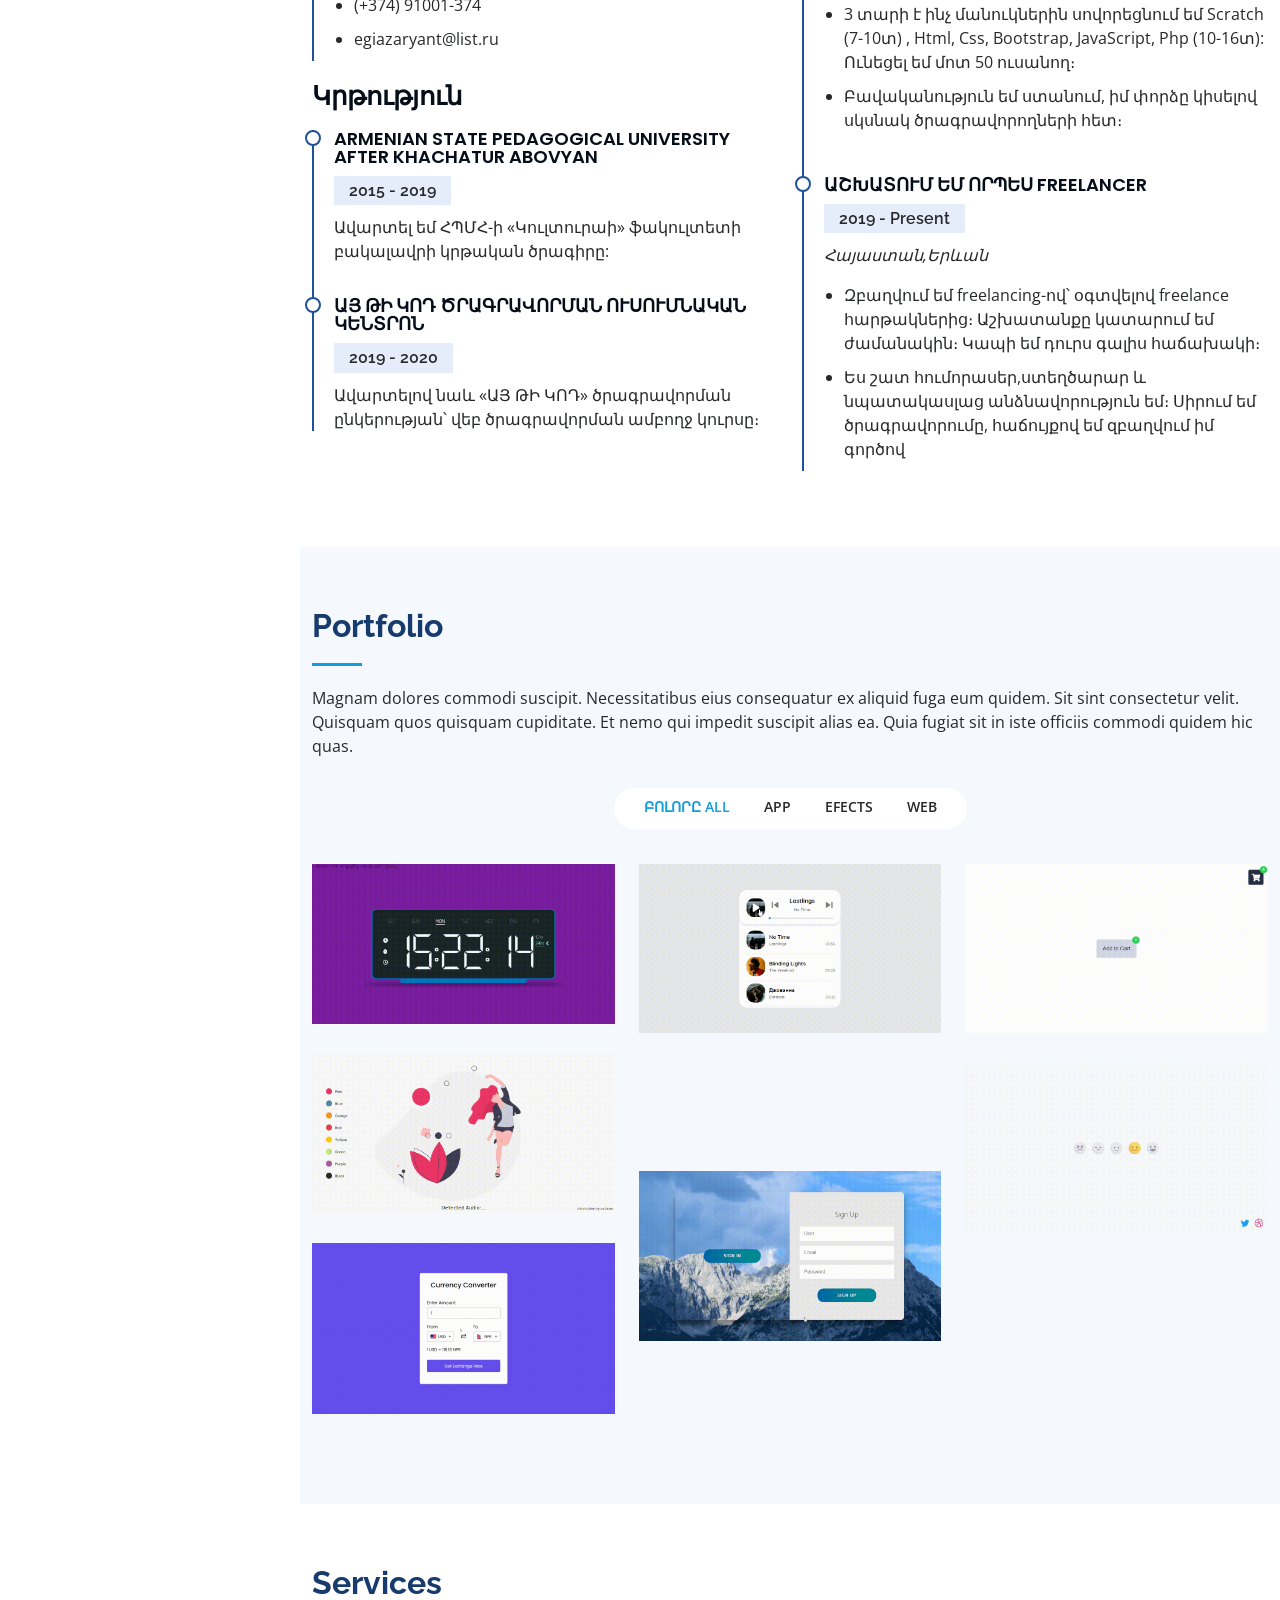
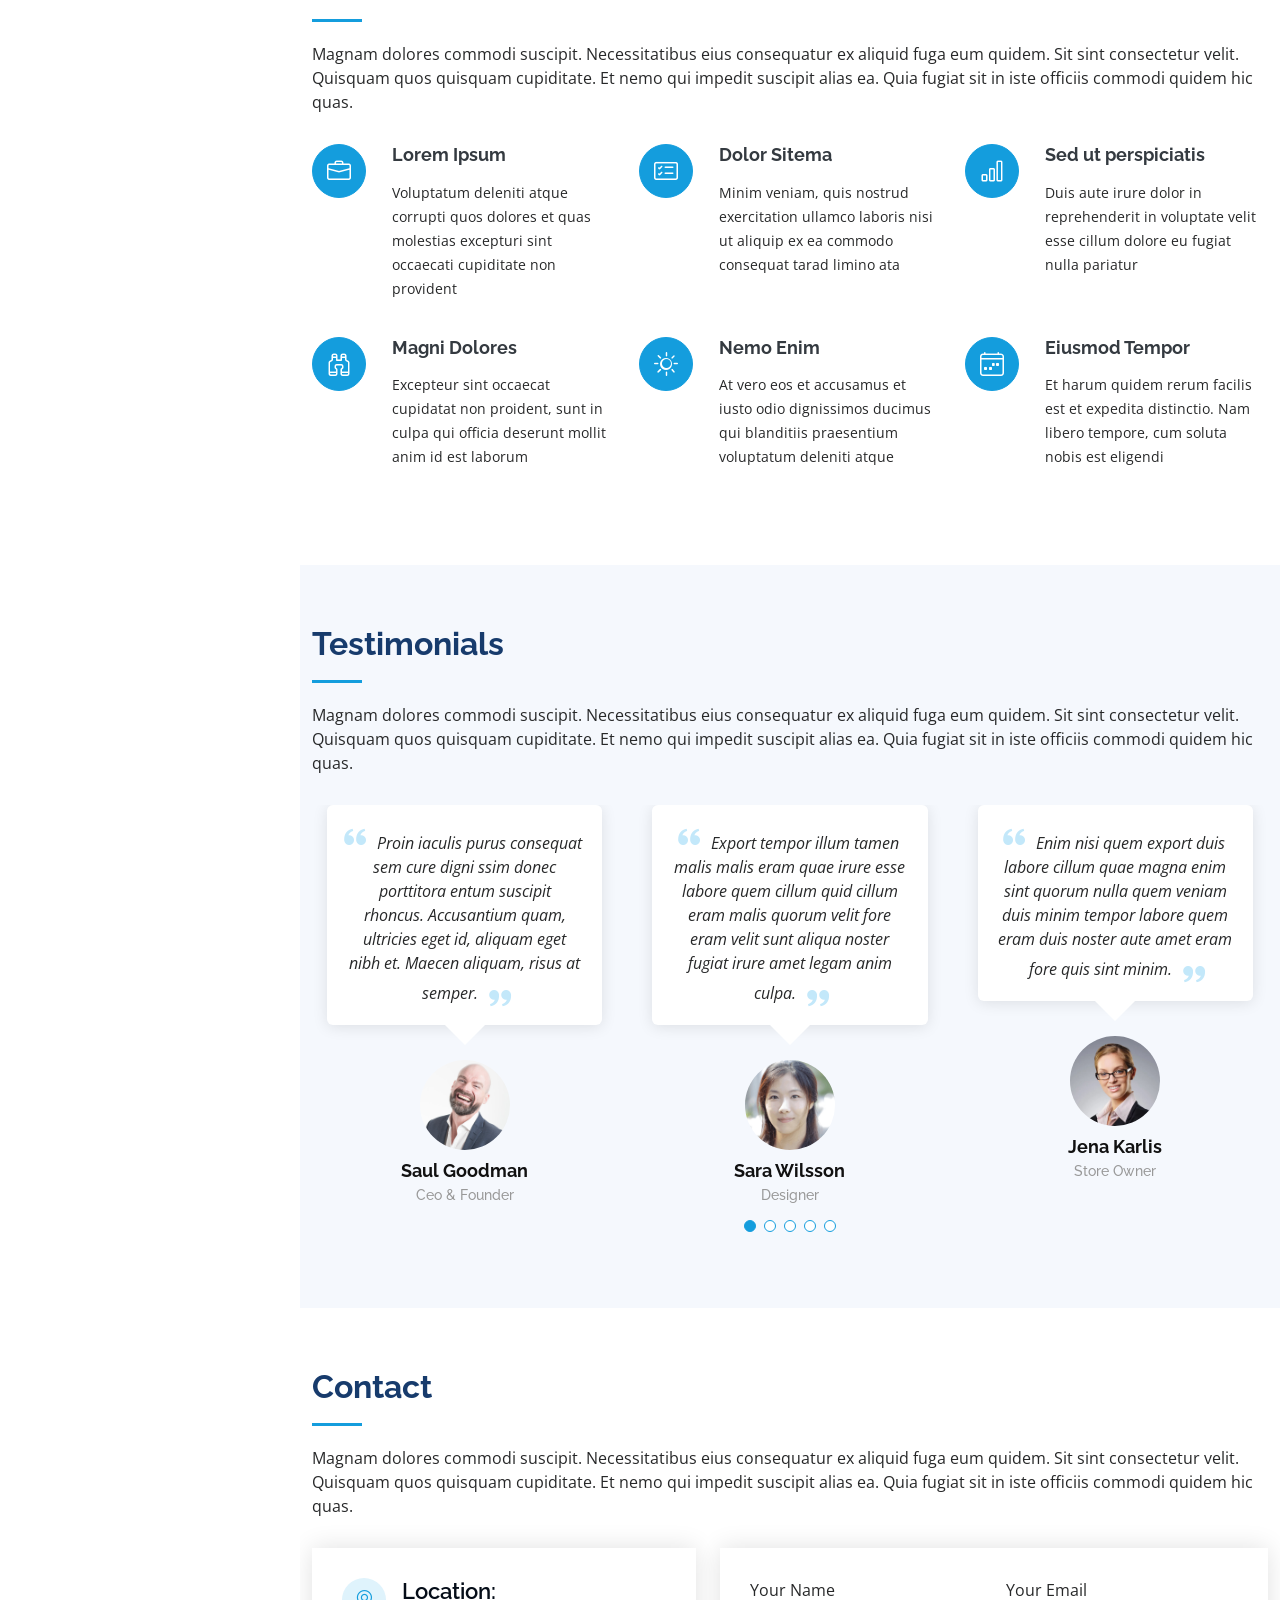
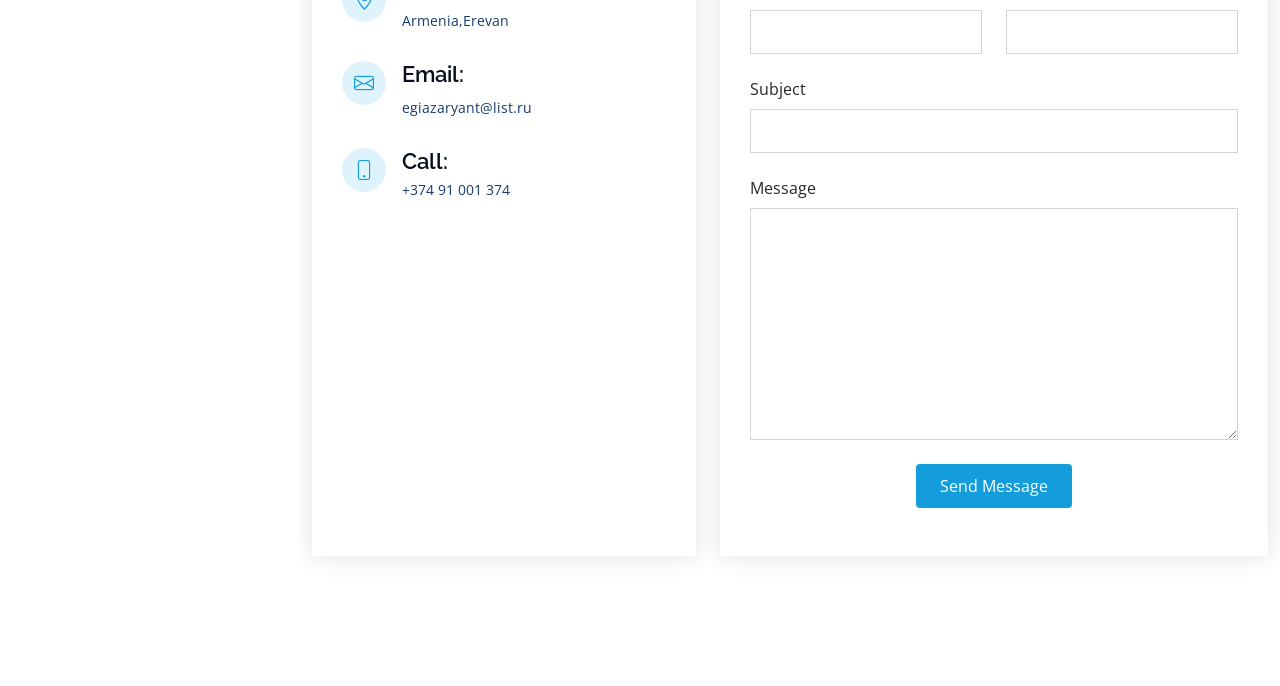
==== commit cdc4b662: "changes portfolio example 2" ====
--- a/index.html
+++ b/index.html
@@ -1,3 +1,177 @@
+<!--                                                                                                                 
+
+DDDDDDDDDDDDDDDDDDDDDDDDDDDDDDDDDDDDDDDD
+DDDDDDDDDDDDDDDDDDDDDDDDDDDDDDDDDDDDDDDD
+DDDDDDDDDDDDDDDDDDDDDDDDDDDDDDDDDDDDDDDD
+DDDDDDDDDDDDDDDDDDDDDDDDDDDDDDDDDDDDDDDD
+DDDDDDDDDDDDDDDDDD8888DDDDDDDDDDDDDDDDDD
+DDDDDDDDDDDDD8888888888888DDDDDDDDDDDDDD
+DDDDDDDDDDD88.O8888888888888DDDDDDDDDDDD
+DDDDDDDDDD888...Z888888888888DDDDDDDDDDD
+DDDDDDDDD8888.?8..$88888888888DDDDDDDDDD
+DDDDDDDD88888.?888. O8888888888DDDDDDDDD
+DDDDDDD888888.?8OOOO..8888888888DDDDDDDD
+DDDDDDD888888.?8OOOOOO$.O88888888DDDDDDD
+DDDDDD8888888.?OOOOOOOOOO88888888DDDDDDD
+DDDDDD8888888..OOOOOOOOOOO8888888DDDDDDD
+DDDDDD888888O.?..8OOOOOOOOO8888888DDDDDD
+DDDDD8888888O.?OO..OOOOOOOO8888888DDDDDD
+DDDDD8888888O.?OOOZ..OOOOOO8888888DDDDDD
+DDDDD8888888O.?OOOOOZ..OOOO8888888DDDDDD
+DDDDDD888888O.?OOOOOOOO..OO8888888DDDDDD
+DDDDDD8888888.?OOOOOOOOOOO8888888DDDDDDD
+DDDDDD8888888.?OOOOOOOOOOO8888888DDDDDDD
+DDDDDDD888888.88OOOOOOOOO88888888DDDDDDD
+DDDDDDD888888.88OOOOOOO888888888DDDDDDDD
+DDDDDDDD88888888888888888888888DDDDDDDDD
+DDDDDDDDD8888888888888888888888DDDDDDDDD
+DDDDDDDDDD8888888888888888888DDDDDDDDDDD
+DDDDDDDDDDD88888888888888888DDDDDDDDDDDD
+DDDDDDDDDDDDD8888888888888DDDDDDDDDDDDDD
+DDDDDDDDDDDDDDDDD88888DDDDDDDDDDDDDDDDDD
+DDDDDDDDDDDDDDDDDDDDDDDDDDDDDDDDDDDDDDDD
+DDDDDDDDDDDDDDDDDDDDDDDDDDDDDDDDDDDDDDDD
+DDDDDDDDDDDDDDDDDDODOOODODOOO8D8ODODDDDD
+DDDDDDDDDDDDDDDDDDDDDDDDDDDDDDDDDDDDDDDD
+DDDDDDDDDDDDDDDDDDDDDDDDDDDDDDDDDDDDDDDD
+
+........................................
+                                        
+        MMM              OM,            
+        MMM             MMMMI           
+........MMM...........MMMMM ............
+        MMM         ,MMMM.              
+        MMM        MMMMM                
+        MMM      MMMMM                  
+        MMM     MMMMZ                   
+        MMM   MMMMM.     .M             
+........MMM. MMMM.......OMMM~...........
+........MMMMMMMM.......MMMMI............
+........MMMMMM.......MMMMM..............
+........MMMMZ......:MMMM ...............
+........MMM ......MMMM= ................
+........MMM.....MMMMM ..................
+........MMM...:MMMM7....................
+........MMM..MMMMM......................
+........MMM MMMM........................
+........MMMMMMO.........................
+........MMMMM...........................
+        MMM7                            
+        MMM                             
+        MMM                             
+        MMM                             
+        MMM                             
+        MMM                             
+        MMM                             
+        MMM                             
+        MMM                             
+        MMM      
+
+.................MMMMM............... M.
+.MM..............MMMMM............. ,MM.
+.MMM.............MMMMM.............MMMM.
+ MMMMM...........MMMMM.......... :MMMMM.
+ MMMMMM..........MMMMM......... DMMMMMM.
+..MMMMMMM........MMMMM........,MMMMMMO..
+...ZMMMMMM.......MMMMM.......MMMMMMM ...
+.....MMMMMMM.....MMMMM.....~MMMMMM?.....
+......DMMMMMM,...MMMMM....MMMMMMN.......
+.......,MMMMMMM..MMMMM...MMMMMM7........
+.........7MMMMMM~MMMMM.MMMMMMM..........
+...........MMMMMMMMMMMMMMMMM ...........
+............?MMMMMMMMMMMMMM.............
+..............MMMMMMMMMMM ..............
+................MMMMMMMM................
+.................MMMMM..................
+.................MMMMM..................
+.................MMMMM..................
+.................MMMMM..................
+.................MMMMM..................
+.................MMMMM..................
+.................MMMMM..................
+.................MMMMM..................
+.................MMMMM..................
+.................MMMMM..................
+.................MMMMM..................
+.................MMMMM..................
+.................MMMMM..................
+.................MMMMM..................
+.................MMMMM..................
+.................MMMMM..................
+.................MMMMM..................
+.................MMMMM..................
+.................MMMMM..................
+.................MMMMM..................
+.................MMMMM. ................
+........................................
+
+
+      MNNNNM             . NNNNN        
+       NNNNNI            .NNNNMN        
+        NNNNM            MNNNNN         
+        NNNNNN          INNNNN          
+        .NNNNNM        .NNNNN$          
+        ..MNNNN.       NNNNNN           
+          7NNNNN      ?NNNNN            
+           NNNNNN    .MNNNM~            
+            NNNNM   .NNNNMM.            
+            :NNNNN  MNNNNM              
+            .MNNNNM NNNNN.              
+            . MNNNNNNNNN=               
+               MNNNNNNNN                
+               +NNNNNNN                 
+                NNNNNN..                
+                MNNNNMM                 
+              .NNNNNNNNN                
+              NNNNNNNNNN                
+             :NNNNN~NNNNM               
+            .MNNNM  MNNNNM              
+            NNNNNN. .NNNNN.             
+           7NNNNM    +NNNNN.            
+          .MNNNM     .MNNNMN            
+          MNNNNM     . MNNNN?           
+         NNNNNN.        NNNNN           
+        IMNNNN.         MNNNNN.         
+        NNNNN?.          NNNNNN         
+       MNNNNN             NNNNN~        
+      DNNNNM              MNNNNN. 
+
+...   .... ..     MMM                   
+   ... ... .. . DMMMMMM ..... ..........
+.. ...  . .   .MMMMMMMMM. ..............
+   ..........MMMMMMMMMMMMD..............
+.  ...  . . MMMMMMMMMMMMMMM.............
+   .......MMMMMMMMMMMMMMMMMMM ..........
+.  .....,MMMMMMMMMM?MMMMMMMMMM..........
+.  ... MMMMMMMMMMM   MMMMMMMMMMM........
+.  ..,MMMMMMMMMM,......MMMMMMMMMM?......
+   .MMMMMMMMMMM.........MMMMMMMMMMM.....
+  MMMMMMMMMMM............ MMMMMMMMMM$...
+ MMMMMMMMMMM...............MMMMMMMMMMM..
+MMMMMMMMMMM.................MMMMMMMMMMM.
+ DMMMMMMMMMM...............MMMMMMMMMMI..
+   MMMMMMMMMMM...........MMMMMMMMMMM....
+   .IMMMMMMMMMM........ MMMMMMMMMMI.....
+   ...MMMMMMMMMMM.....MMMMMMMMMMM.......
+   .  ..MMMMMMMMMM:.IMMMMMMMMMM.........
+      ...MMMMMMMMMMMMMMMMMMMMM..........
+      .... MMMMMMMMMMMMMMMMM............
+   .........NMMMMMMMMMMMMM7.............
+      ....... MMMMMMMMMMM ..............
+   .. ...... MMMMMMMMMMMMM..............
+   .. .... MMMMMMMMMMMMMMMMM............
+   ......+MMMMMMMMMMMMMMMMMMM,..........
+   .....MMMMMMMMMMM.MMMMMMMMMMM.........
+   ...=MMMMMMMMMM:...~MMMMMMMMMM:.......
+   ..MMMMMMMMMMM.......MMMMMMMMMMM .....
+   OMMMMMMMMMM ..........MMMMMMMMMMZ....
+..MMMMMMMMMMM.............MMMMMMMMMMM ..
+ZMMMMMMMMMM.................MMMMMMMMMM$.
+=MMMMMMMMI...................8MMMMMMMM:.
+  MMMMMM...................... MMMMMM...
+   =MMI.........................DMM....
+
+-->
 <!DOCTYPE html>
 <html lang="en">
 
@@ -353,7 +527,7 @@
             <div class="portfolio-wrap">
               <img src="assets/img/portfolio/video.gif" class="img-fluid" alt="">
               <div class="portfolio-links">
-                <a href="assets/img/portfolio/portfolio-1.jpg" data-gallery="portfolioGallery" class="portfolio-lightbox" title="App 1"><i class="bx bx-plus"></i></a>
+                <a href="assets/img/portfolio/video.gif" data-gallery="portfolioGallery" class="portfolio-lightbox" title="App 1"><i class="bx bx-plus"></i></a>
                 <a href="portfolio-details.html" title="More Details"><i class="bx bx-link"></i></a>
               </div>
             </div>
@@ -363,8 +537,8 @@
             <div class="portfolio-wrap">
               <img src="assets/img/portfolio/pleyer.gif" class="img-fluid" alt="">
               <div class="portfolio-links">
-                <a href="assets/img/portfolio/portfolio-2.jpg" data-gallery="portfolioGallery" class="portfolio-lightbox" title="Web 3"><i class="bx bx-plus"></i></a>
-                <a href="portfolio-details.html" title="More Details"><i class="bx bx-link"></i></a>
+                <a href="assets/img/portfolio/pleyer.gif" data-gallery="portfolioGallery" class="portfolio-lightbox" title="App 2"><i class="bx bx-plus"></i></a>
+                <a href="portfolio-details player.html" title="More Details"><i class="bx bx-link"></i></a>
               </div>
             </div>
           </div>
@@ -373,28 +547,28 @@
             <div class="portfolio-wrap">
               <img src="assets/img/portfolio/add card.gif" class="img-fluid" alt="">
               <div class="portfolio-links">
-                <a href="assets/img/portfolio/portfolio-3.jpg" data-gallery="portfolioGallery" class="portfolio-lightbox" title="App 2"><i class="bx bx-plus"></i></a>
-                <a href="portfolio-details.html" title="More Details"><i class="bx bx-link"></i></a>
+                <a href="assets/img/portfolio/add card.gif" data-gallery="portfolioGallery" class="portfolio-lightbox" title="Web 1"><i class="bx bx-plus"></i></a>
+                <a href="portfolio-details add to cart.html" title="More Details"><i class="bx bx-link"></i></a>
               </div>
             </div>
           </div>
 
           <div class="col-lg-4 col-md-6 portfolio-item filter-card">
             <div class="portfolio-wrap">
-              <img src="assets/img/portfolio/shape .gif" class="img-fluid" alt="">
+              <img src="assets/img/portfolio/girl.gif" class="img-fluid" alt="">
               <div class="portfolio-links">
-                <a href="assets/img/portfolio/portfolio-4.jpg" data-gallery="portfolioGallery" class="portfolio-lightbox" title="Card 2"><i class="bx bx-plus"></i></a>
-                <a href="portfolio-details.html" title="More Details"><i class="bx bx-link"></i></a>
+                <a href="assets/img/portfolio/girl.gif" data-gallery="portfolioGallery" class="portfolio-lightbox" title="Efects 1"><i class="bx bx-plus"></i></a>
+                <a href="portfolio-details girl.html" title="More Details"><i class="bx bx-link"></i></a>
               </div>
             </div>
           </div>
 
           <div class="col-lg-4 col-md-6 portfolio-item filter-web">
             <div class="portfolio-wrap">
-              <img src="assets/img/portfolio/cursor.gif" class="img-fluid" alt="">
+              <img src="assets/img/portfolio/menu.gif" class="img-fluid" alt="">
               <div class="portfolio-links">
-                <a href="assets/img/portfolio/portfolio-5.jpg" data-gallery="portfolioGallery" class="portfolio-lightbox" title="Web 2"><i class="bx bx-plus"></i></a>
-                <a href="portfolio-details.html" title="More Details"><i class="bx bx-link"></i></a>
+                <a href="assets/img/portfolio/menu.gif" data-gallery="portfolioGallery" class="portfolio-lightbox" title="Web 2"><i class="bx bx-plus"></i></a>
+                <a href="portfolio-details menu.html" title="More Details"><i class="bx bx-link"></i></a>
               </div>
             </div>
           </div>
@@ -403,8 +577,8 @@
             <div class="portfolio-wrap">
               <img src="assets/img/portfolio/reaction .gif" class="img-fluid" alt="">
               <div class="portfolio-links">
-                <a href="assets/img/portfolio/portfolio-6.jpg" data-gallery="portfolioGallery" class="portfolio-lightbox" title="App 3"><i class="bx bx-plus"></i></a>
-                <a href="portfolio-details.html" title="More Details"><i class="bx bx-link"></i></a>
+                <a href="assets/img/portfolio/reaction .gif" data-gallery="portfolioGallery" class="portfolio-lightbox" title="Web 3"><i class="bx bx-plus"></i></a>
+                <a href="portfolio-details reaction.html" title="More Details"><i class="bx bx-link"></i></a>
               </div>
             </div>
           </div>
@@ -413,8 +587,8 @@
             <div class="portfolio-wrap">
               <img src="assets/img/portfolio/SLIDE.gif" class="img-fluid" alt="">
               <div class="portfolio-links">
-                <a href="assets/img/portfolio/portfolio-7.jpg" data-gallery="portfolioGallery" class="portfolio-lightbox" title="Card 1"><i class="bx bx-plus"></i></a>
-                <a href="portfolio-details.html" title="More Details"><i class="bx bx-link"></i></a>
+                <a href="assets/img/portfolio/SLIDE.gif" data-gallery="portfolioGallery" class="portfolio-lightbox" title="Efects 2"><i class="bx bx-plus"></i></a>
+                <a href="portfolio-details split.html" title="More Details"><i class="bx bx-link"></i></a>
               </div>
             </div>
           </div>
@@ -423,8 +597,8 @@
             <div class="portfolio-wrap">
               <img src="assets/img/portfolio/signup.gif" class="img-fluid" alt="">
               <div class="portfolio-links">
-                <a href="assets/img/portfolio/portfolio-8.jpg" data-gallery="portfolioGallery" class="portfolio-lightbox" title="Card 3"><i class="bx bx-plus"></i></a>
-                <a href="portfolio-details.html" title="More Details"><i class="bx bx-link"></i></a>
+                <a href="assets/img/portfolio/signup.gif" data-gallery="portfolioGallery" class="portfolio-lightbox" title="Efects 3"><i class="bx bx-plus"></i></a>
+                <a href="portfolio-details signup.html" title="More Details"><i class="bx bx-link"></i></a>
               </div>
             </div>
           </div>
@@ -433,8 +607,8 @@
             <div class="portfolio-wrap">
               <img src="assets/img/portfolio/valute.gif" class="img-fluid" alt="">
               <div class="portfolio-links">
-                <a href="assets/img/portfolio/portfolio-9.jpg" data-gallery="portfolioGallery" class="portfolio-lightbox" title="Web 3"><i class="bx bx-plus"></i></a>
-                <a href="portfolio-details.html" title="More Details"><i class="bx bx-link"></i></a>
+                <a href="assets/img/portfolio/valute.gif" data-gallery="portfolioGallery" class="portfolio-lightbox" title="App 3"><i class="bx bx-plus"></i></a>
+                <a href="portfolio-details valute.html" title="More Details"><i class="bx bx-link"></i></a>
               </div>
             </div>
           </div>
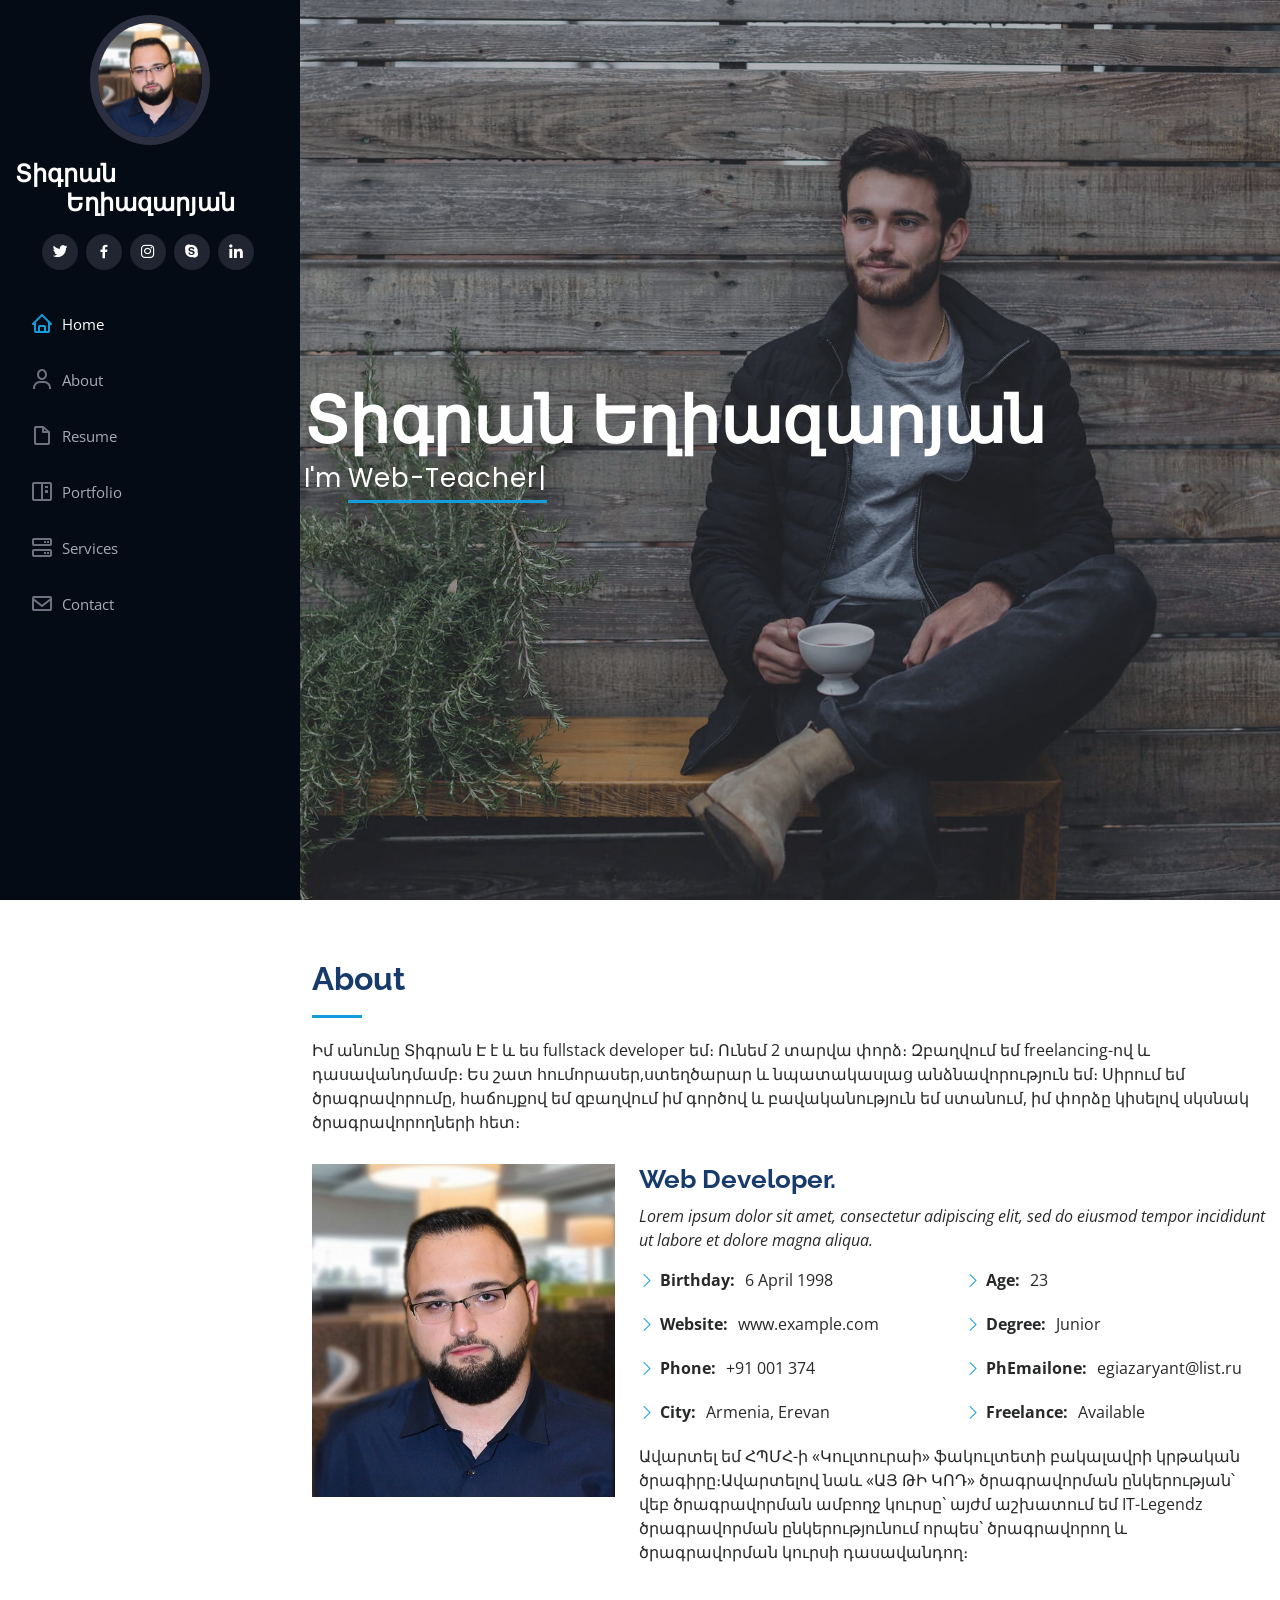
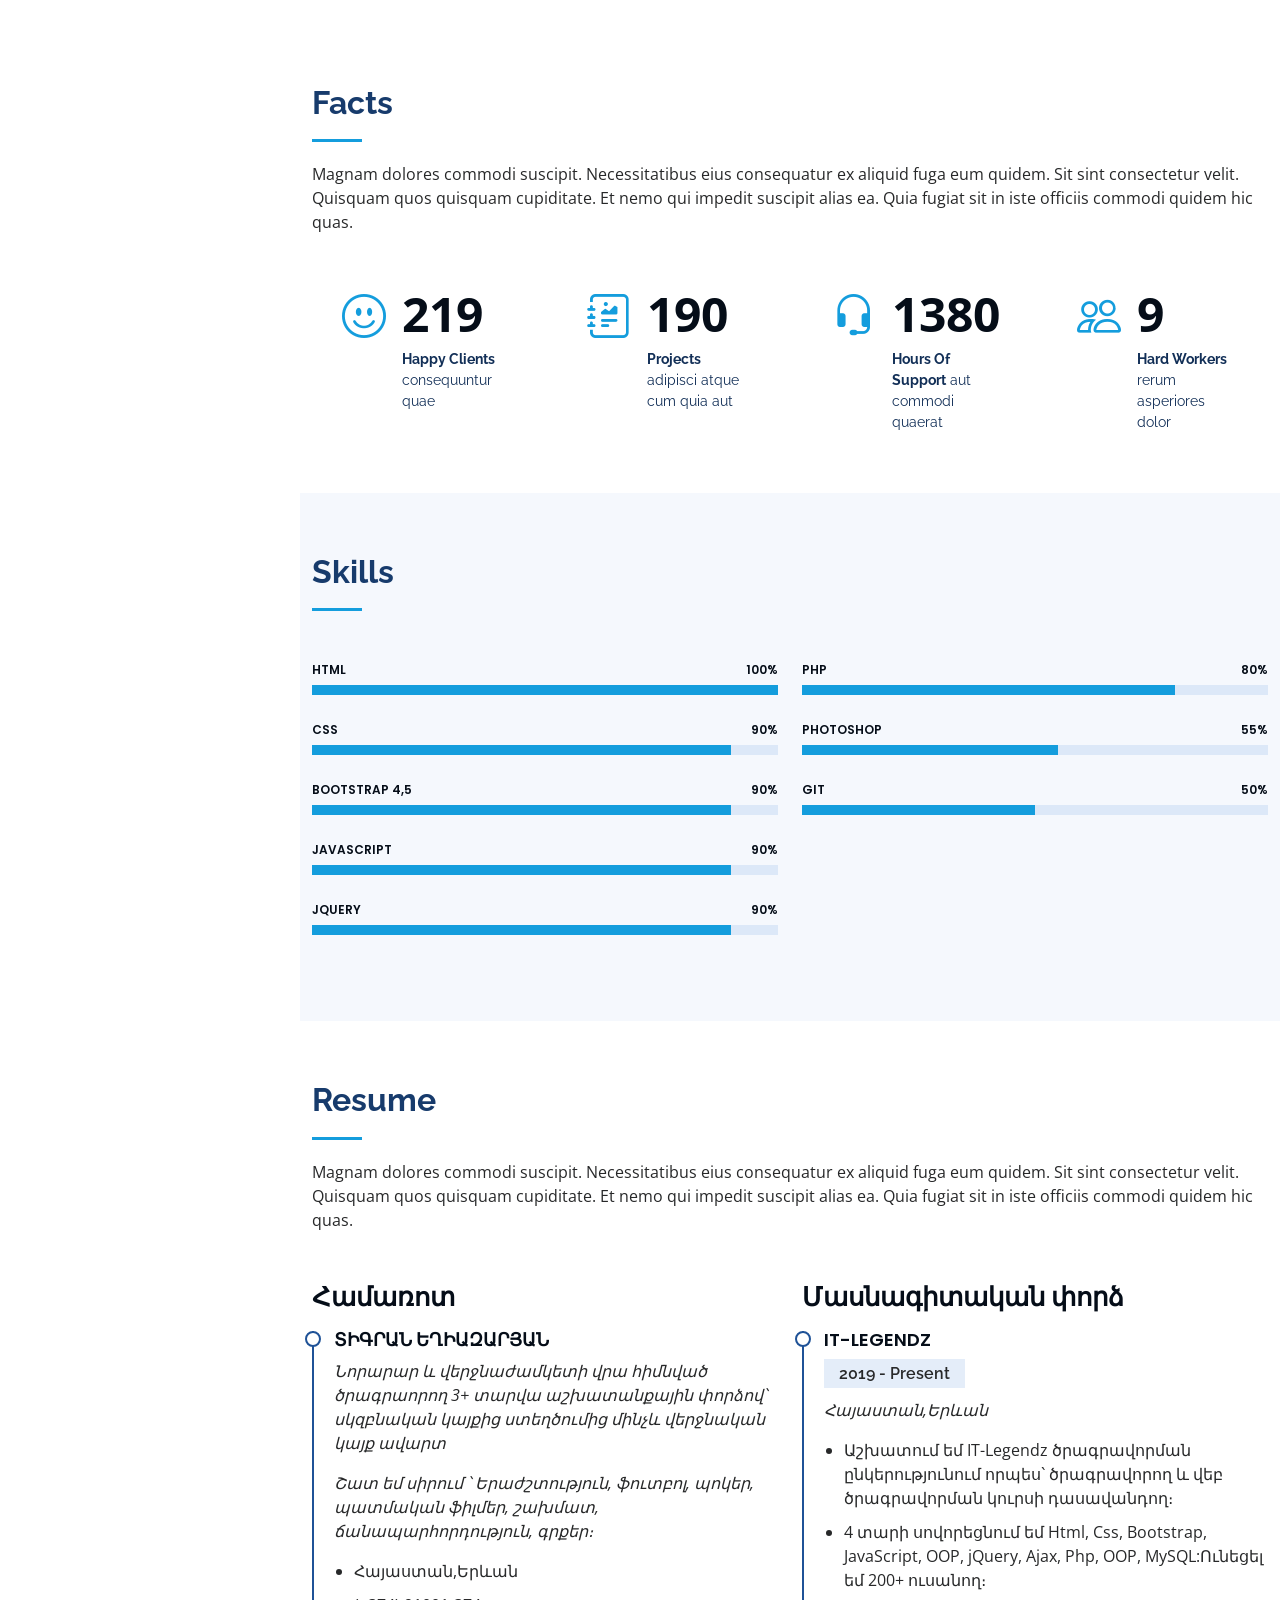
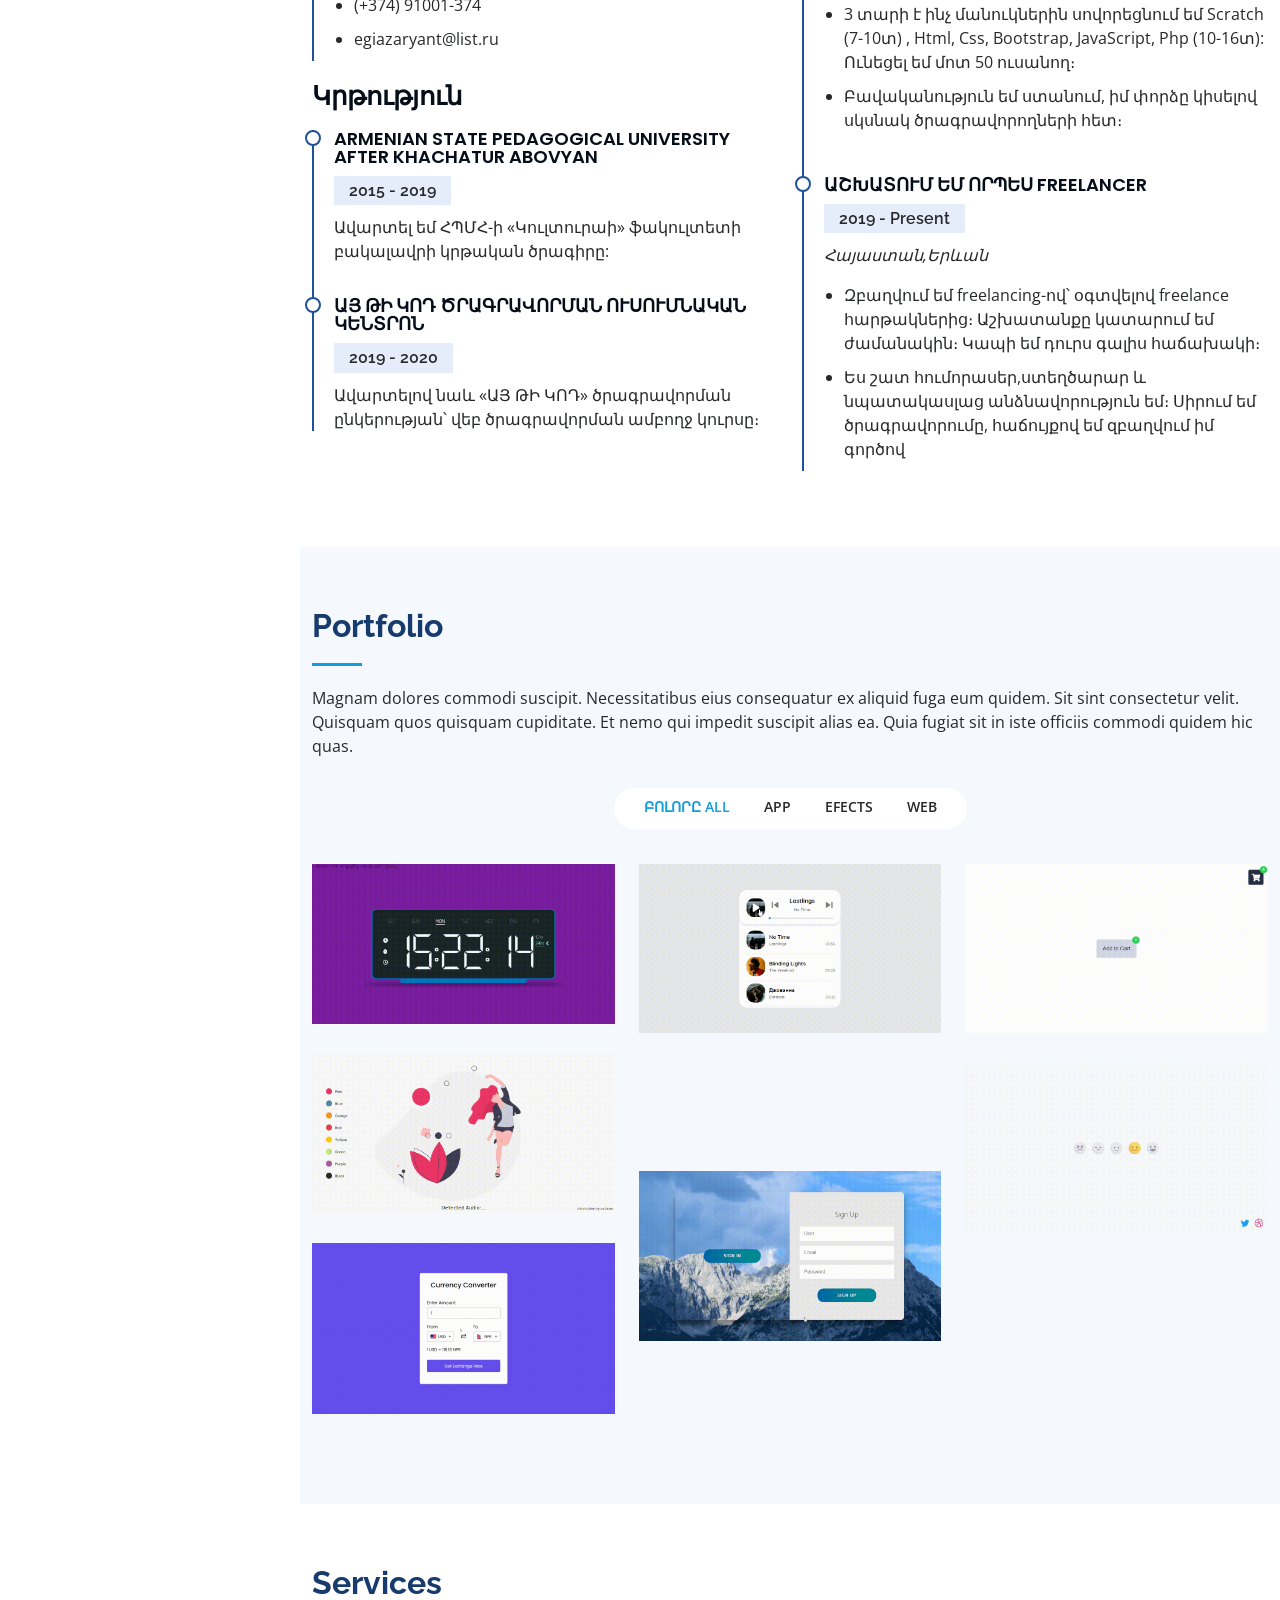
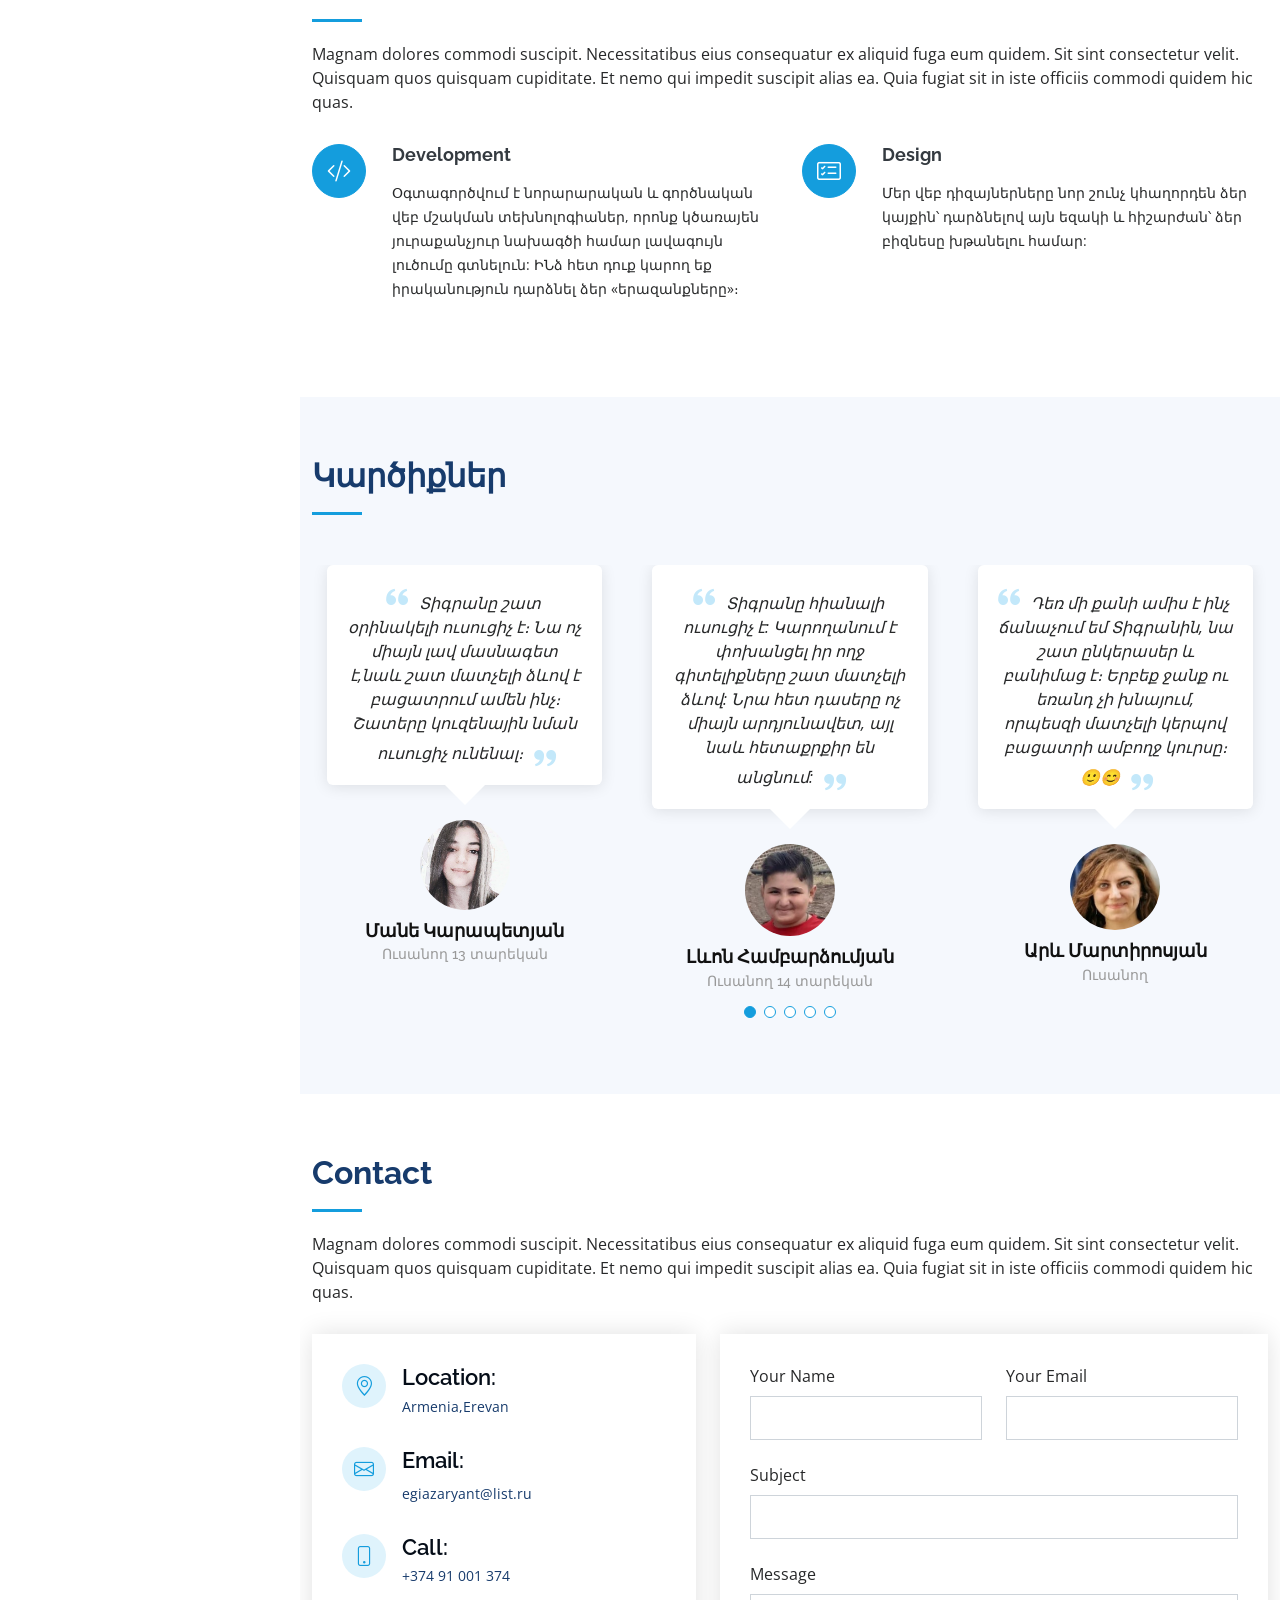
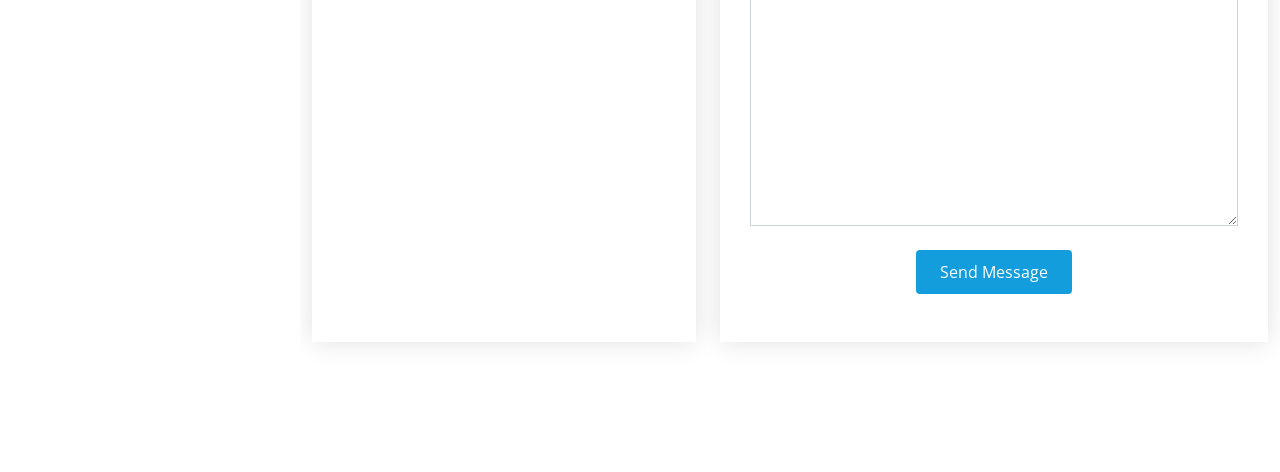
==== commit a1f854e5: "50% ready" ====
--- a/index.html
+++ b/index.html
@@ -184,8 +184,8 @@
   <meta content="" name="keywords">
 
   <!-- Favicons -->
-  <link href="assets/img/logo.png" rel="icon">
-  <link href="assets/img/logo.png" rel="apple-touch-icon">
+  <link href="assets/img/logo.png" rel="icon" sizes="16x16">
+  <link href="assets/img/logo.png" rel="apple-touch-icon"sizes="16x16 32x32" >
 
   <!-- Google Fonts -->
   <link href="https://fonts.googleapis.com/css?family=Open+Sans:300,300i,400,400i,600,600i,700,700i|Raleway:300,300i,400,400i,500,500i,600,600i,700,700i|Poppins:300,300i,400,400i,500,500i,600,600i,700,700i" rel="stylesheet">
@@ -628,36 +628,18 @@
         </div>
 
         <div class="row">
-          <div class="col-lg-4 col-md-6 icon-box" data-aos="fade-up">
-            <div class="icon"><i class="bi bi-briefcase"></i></div>
-            <h4 class="title"><a href="">Lorem Ipsum</a></h4>
-            <p class="description">Voluptatum deleniti atque corrupti quos dolores et quas molestias excepturi sint occaecati cupiditate non provident</p>
-          </div>
-          <div class="col-lg-4 col-md-6 icon-box" data-aos="fade-up" data-aos-delay="100">
+          <div class="col-lg-6 col-md-6 icon-box" data-aos="fade-up">
+            <div class="icon"><i class="bi bi-code-slash"></i> </div>
+           
+            <h4 class="title"><a href="">Development</a></h4>
+            <p class="description">Օգտագործվում է նորարարական և գործնական վեբ մշակման տեխնոլոգիաներ, որոնք կծառայեն յուրաքանչյուր նախագծի համար լավագույն լուծումը գտնելուն: ԻՆձ հետ դուք կարող եք իրականություն դարձնել ձեր «երազանքները»։</p>
+          </div>
+          <div class="col-lg-6 col-md-6 icon-box" data-aos="fade-up" data-aos-delay="100">
             <div class="icon"><i class="bi bi-card-checklist"></i></div>
-            <h4 class="title"><a href="">Dolor Sitema</a></h4>
-            <p class="description">Minim veniam, quis nostrud exercitation ullamco laboris nisi ut aliquip ex ea commodo consequat tarad limino ata</p>
-          </div>
-          <div class="col-lg-4 col-md-6 icon-box" data-aos="fade-up" data-aos-delay="200">
-            <div class="icon"><i class="bi bi-bar-chart"></i></div>
-            <h4 class="title"><a href="">Sed ut perspiciatis</a></h4>
-            <p class="description">Duis aute irure dolor in reprehenderit in voluptate velit esse cillum dolore eu fugiat nulla pariatur</p>
-          </div>
-          <div class="col-lg-4 col-md-6 icon-box" data-aos="fade-up" data-aos-delay="300">
-            <div class="icon"><i class="bi bi-binoculars"></i></div>
-            <h4 class="title"><a href="">Magni Dolores</a></h4>
-            <p class="description">Excepteur sint occaecat cupidatat non proident, sunt in culpa qui officia deserunt mollit anim id est laborum</p>
-          </div>
-          <div class="col-lg-4 col-md-6 icon-box" data-aos="fade-up" data-aos-delay="400">
-            <div class="icon"><i class="bi bi-brightness-high"></i></div>
-            <h4 class="title"><a href="">Nemo Enim</a></h4>
-            <p class="description">At vero eos et accusamus et iusto odio dignissimos ducimus qui blanditiis praesentium voluptatum deleniti atque</p>
-          </div>
-          <div class="col-lg-4 col-md-6 icon-box" data-aos="fade-up" data-aos-delay="500">
-            <div class="icon"><i class="bi bi-calendar4-week"></i></div>
-            <h4 class="title"><a href="">Eiusmod Tempor</a></h4>
-            <p class="description">Et harum quidem rerum facilis est et expedita distinctio. Nam libero tempore, cum soluta nobis est eligendi</p>
-          </div>
+            <h4 class="title"><a href="">Design</a></h4>
+            <p class="description">Մեր վեբ դիզայներները նոր շունչ կհաղորդեն ձեր կայքին՝ դարձնելով այն եզակի և հիշարժան՝ ձեր բիզնեսը խթանելու համար:</p>
+          </div>
+
         </div>
 
       </div>
@@ -668,8 +650,7 @@
       <div class="container">
 
         <div class="section-title">
-          <h2>Testimonials</h2>
-          <p>Magnam dolores commodi suscipit. Necessitatibus eius consequatur ex aliquid fuga eum quidem. Sit sint consectetur velit. Quisquam quos quisquam cupiditate. Et nemo qui impedit suscipit alias ea. Quia fugiat sit in iste officiis commodi quidem hic quas.</p>
+          <h2>Կարծիքներ</h2>
         </div>
 
         <div class="testimonials-slider swiper" data-aos="fade-up" data-aos-delay="100">
@@ -679,12 +660,12 @@
               <div class="testimonial-item" data-aos="fade-up">
                 <p>
                   <i class="bx bxs-quote-alt-left quote-icon-left"></i>
-                  Proin iaculis purus consequat sem cure digni ssim donec porttitora entum suscipit rhoncus. Accusantium quam, ultricies eget id, aliquam eget nibh et. Maecen aliquam, risus at semper.
+                  Տիգրանը շատ օրինակելի ուսուցիչ է։ Նա ոչ միայն լավ մասնագետ է,նաև շատ մատչելի ձևով է բացատրում ամեն ինչ։ Շատերը կուզենային նման ուսուցիչ ունենալ։
                   <i class="bx bxs-quote-alt-right quote-icon-right"></i>
                 </p>
-                <img src="assets/img/testimonials/testimonials-1.jpg" class="testimonial-img" alt="">
-                <h3>Saul Goodman</h3>
-                <h4>Ceo &amp; Founder</h4>
+                <img src="assets/img/testimonials/mane_karapetyan.png" class="testimonial-img" alt="">
+                <h3>Մանե Կարապետյան</h3>
+                <h4>Ուսանող 13 տարեկան</h4>
               </div>
             </div><!-- End testimonial item -->
 
@@ -692,12 +673,12 @@
               <div class="testimonial-item" data-aos="fade-up" data-aos-delay="100">
                 <p>
                   <i class="bx bxs-quote-alt-left quote-icon-left"></i>
-                  Export tempor illum tamen malis malis eram quae irure esse labore quem cillum quid cillum eram malis quorum velit fore eram velit sunt aliqua noster fugiat irure amet legam anim culpa.
+                Տիգրանը հիանալի ուսուցիչ է: Կարողանում է փոխանցել իր ողջ գիտելիքները շատ մատչելի ձևով: Նրա հետ դասերը ոչ միայն արդյունավետ, այլ նաև հետաքրքիր են անցնում:
                   <i class="bx bxs-quote-alt-right quote-icon-right"></i>
                 </p>
-                <img src="assets/img/testimonials/testimonials-2.jpg" class="testimonial-img" alt="">
-                <h3>Sara Wilsson</h3>
-                <h4>Designer</h4>
+                <img src="assets/img/testimonials/levon hambardzumyan.jpg" class="testimonial-img" alt="">
+                <h3>Լևոն Համբարձումյան</h3>
+                <h4>Ուսանող 14 տարեկան</h4>
               </div>
             </div><!-- End testimonial item -->
 
@@ -705,12 +686,12 @@
               <div class="testimonial-item" data-aos="fade-up" data-aos-delay="200">
                 <p>
                   <i class="bx bxs-quote-alt-left quote-icon-left"></i>
-                  Enim nisi quem export duis labore cillum quae magna enim sint quorum nulla quem veniam duis minim tempor labore quem eram duis noster aute amet eram fore quis sint minim.
+                  Դեռ մի քանի ամիս է ինչ ճանաչում եմ Տիգրանին, նա շատ ընկերասեր և բանիմաց է։ Երբեք ջանք ու եռանդ չի խնայում, որպեսզի մատչելի կերպով բացատրի ամբողջ կուրսը։🙂😊
                   <i class="bx bxs-quote-alt-right quote-icon-right"></i>
                 </p>
-                <img src="assets/img/testimonials/testimonials-3.jpg" class="testimonial-img" alt="">
-                <h3>Jena Karlis</h3>
-                <h4>Store Owner</h4>
+                <img src="assets/img/testimonials/arev martirosyan .jpg" class="testimonial-img" alt="">
+                <h3>Արև Մարտիրոսյան</h3>
+                <h4>Ուսանող</h4>
               </div>
             </div><!-- End testimonial item -->
 
@@ -718,11 +699,11 @@
               <div class="testimonial-item" data-aos="fade-up" data-aos-delay="300">
                 <p>
                   <i class="bx bxs-quote-alt-left quote-icon-left"></i>
-                  Fugiat enim eram quae cillum dolore dolor amet nulla culpa multos export minim fugiat minim velit minim dolor enim duis veniam ipsum anim magna sunt elit fore quem dolore labore illum veniam.
+                  Եթե ուսուցիչը սիրում է իր աշխատանքը և իր աշակերտին, ապա նա կատարյալ է:Տիգրանը Կարողանում է փոխանցել իր ողջ գիտելիքները շատ մատչելի ձևով:
                   <i class="bx bxs-quote-alt-right quote-icon-right"></i>
                 </p>
-                <img src="assets/img/testimonials/testimonials-4.jpg" class="testimonial-img" alt="">
-                <h3>Matt Brandon</h3>
+                <img src="assets/img/testimonials/rrr.jpg" class="testimonial-img" alt="">
+                <h3>Տիգրան Մելքոնյան</h3>
                 <h4>Freelancer</h4>
               </div>
             </div><!-- End testimonial item -->
@@ -731,10 +712,12 @@
               <div class="testimonial-item" data-aos="fade-up" data-aos-delay="400">
                 <p>
                   <i class="bx bxs-quote-alt-left quote-icon-left"></i>
-                  Quis quorum aliqua sint quem legam fore sunt eram irure aliqua veniam tempor noster veniam enim culpa labore duis sunt culpa nulla illum cillum fugiat legam esse veniam culpa fore nisi cillum quid.
+                  Ուսուցիչն այն մարդն է, ով դժվար բաները դարձնում է հեշտ: Եվ Տիգրանը այդպիսի ուսուցիչ է: Նրա հետ դասերը անցնում են հետաքրքիր տրամաբանությամբ  և արդյունավետ։
+
+
                   <i class="bx bxs-quote-alt-right quote-icon-right"></i>
                 </p>
-                <img src="assets/img/testimonials/testimonials-5.jpg" class="testimonial-img" alt="">
+                <img src="assets/img/testimonials/ara.jpg" class="testimonial-img" alt="">
                 <h3>John Larson</h3>
                 <h4>Entrepreneur</h4>
               </div>
--- a/assets/css/style.css
+++ b/assets/css/style.css
@@ -217,7 +217,7 @@
   min-width: 300px;
 }
 #hero h1 {
-  margin: 0 0 10px 0;
+  margin: 0 0 10px 70px;
   font-size: 64px;
   font-weight: 700;
   line-height: 56px;
@@ -228,6 +228,7 @@
   margin-bottom: 50px;
   font-size: 26px;
   font-family: "Poppins", sans-serif;
+  margin: 0 0 10px 70px;
 }
 #hero p span {
   color: #fff;
